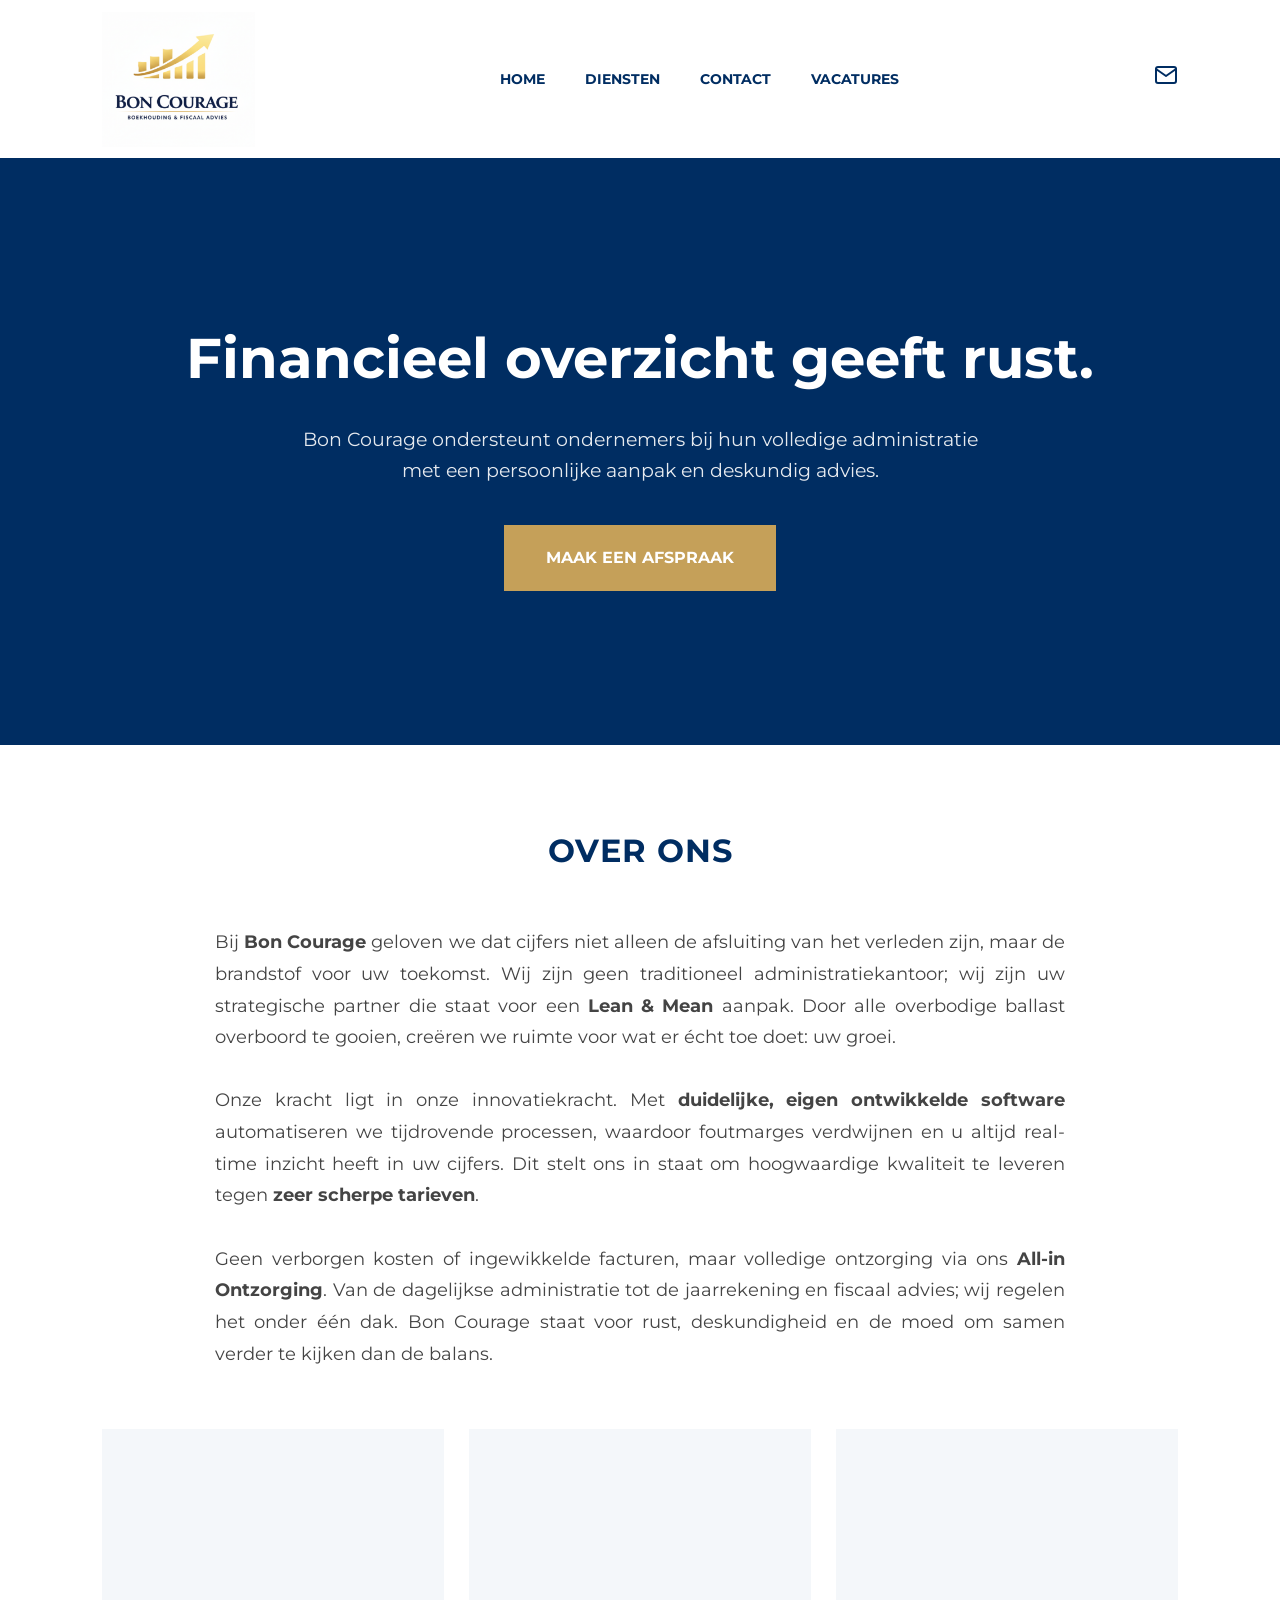
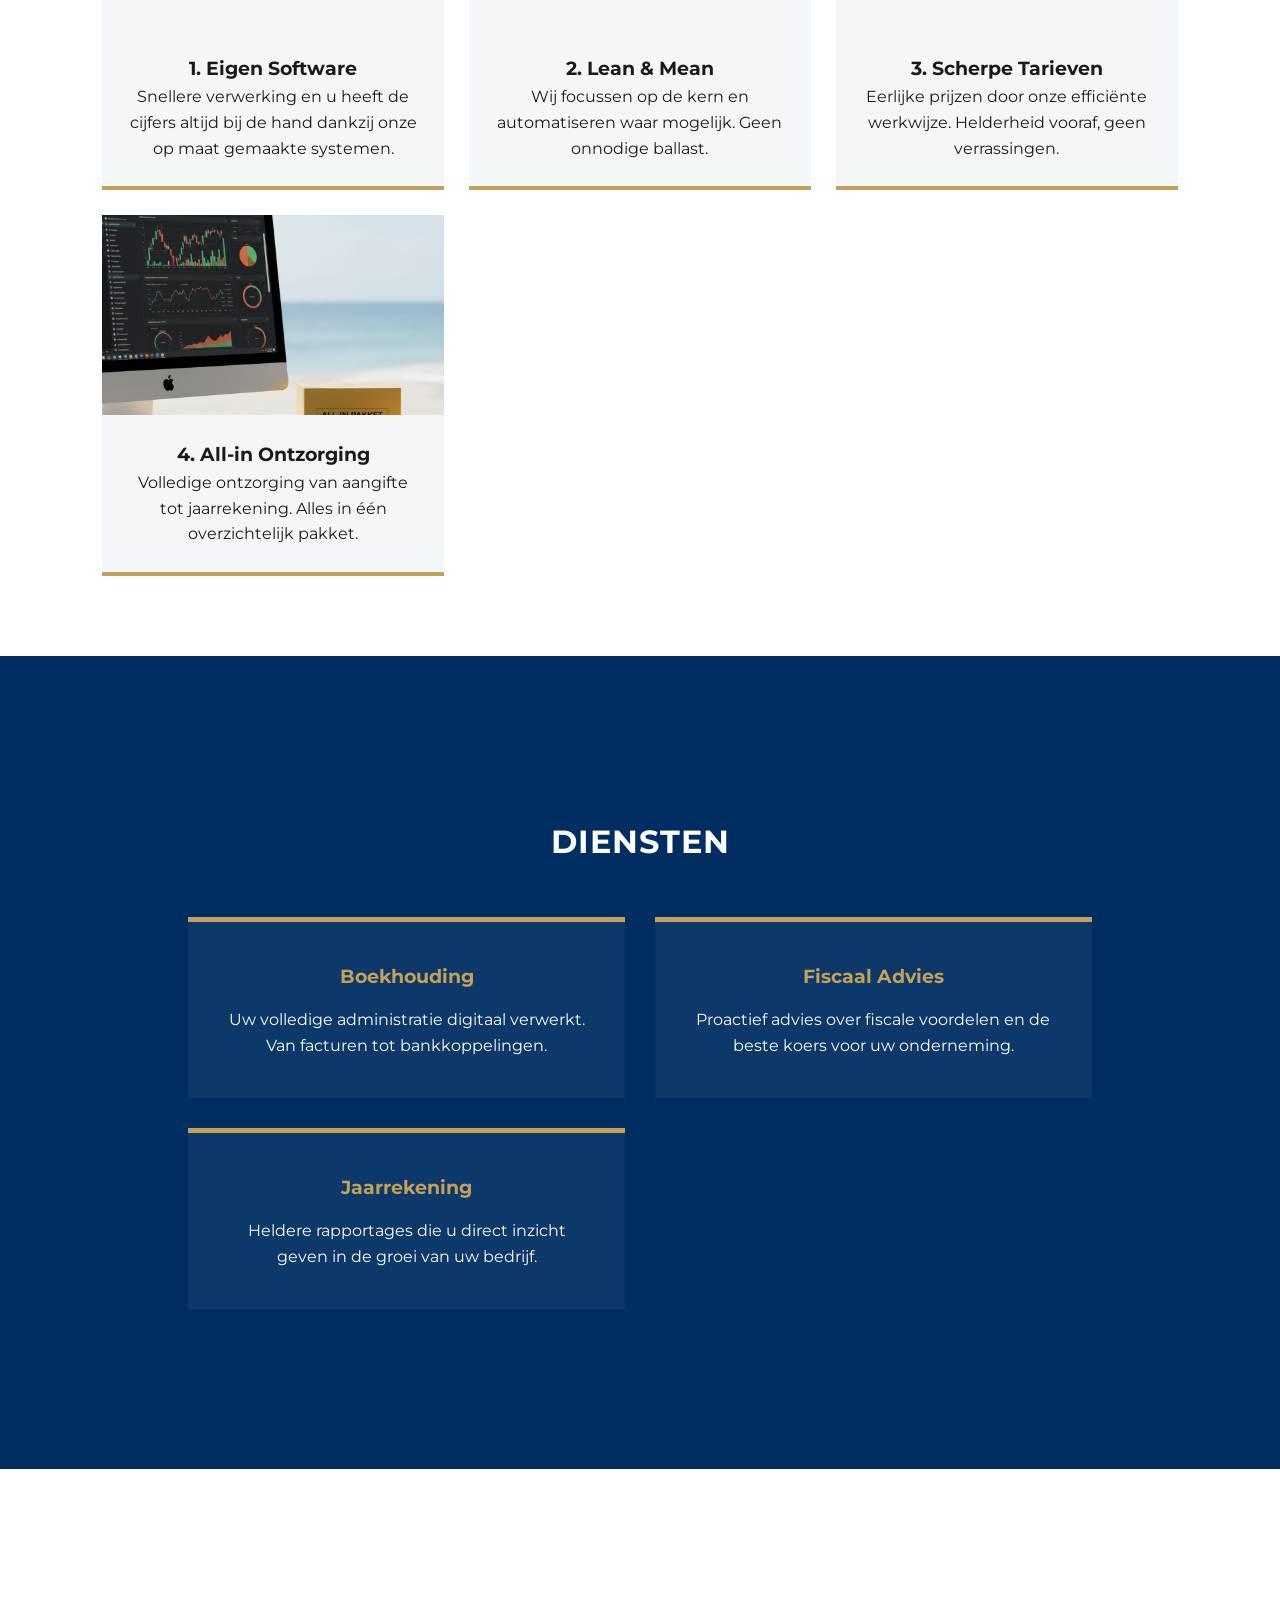
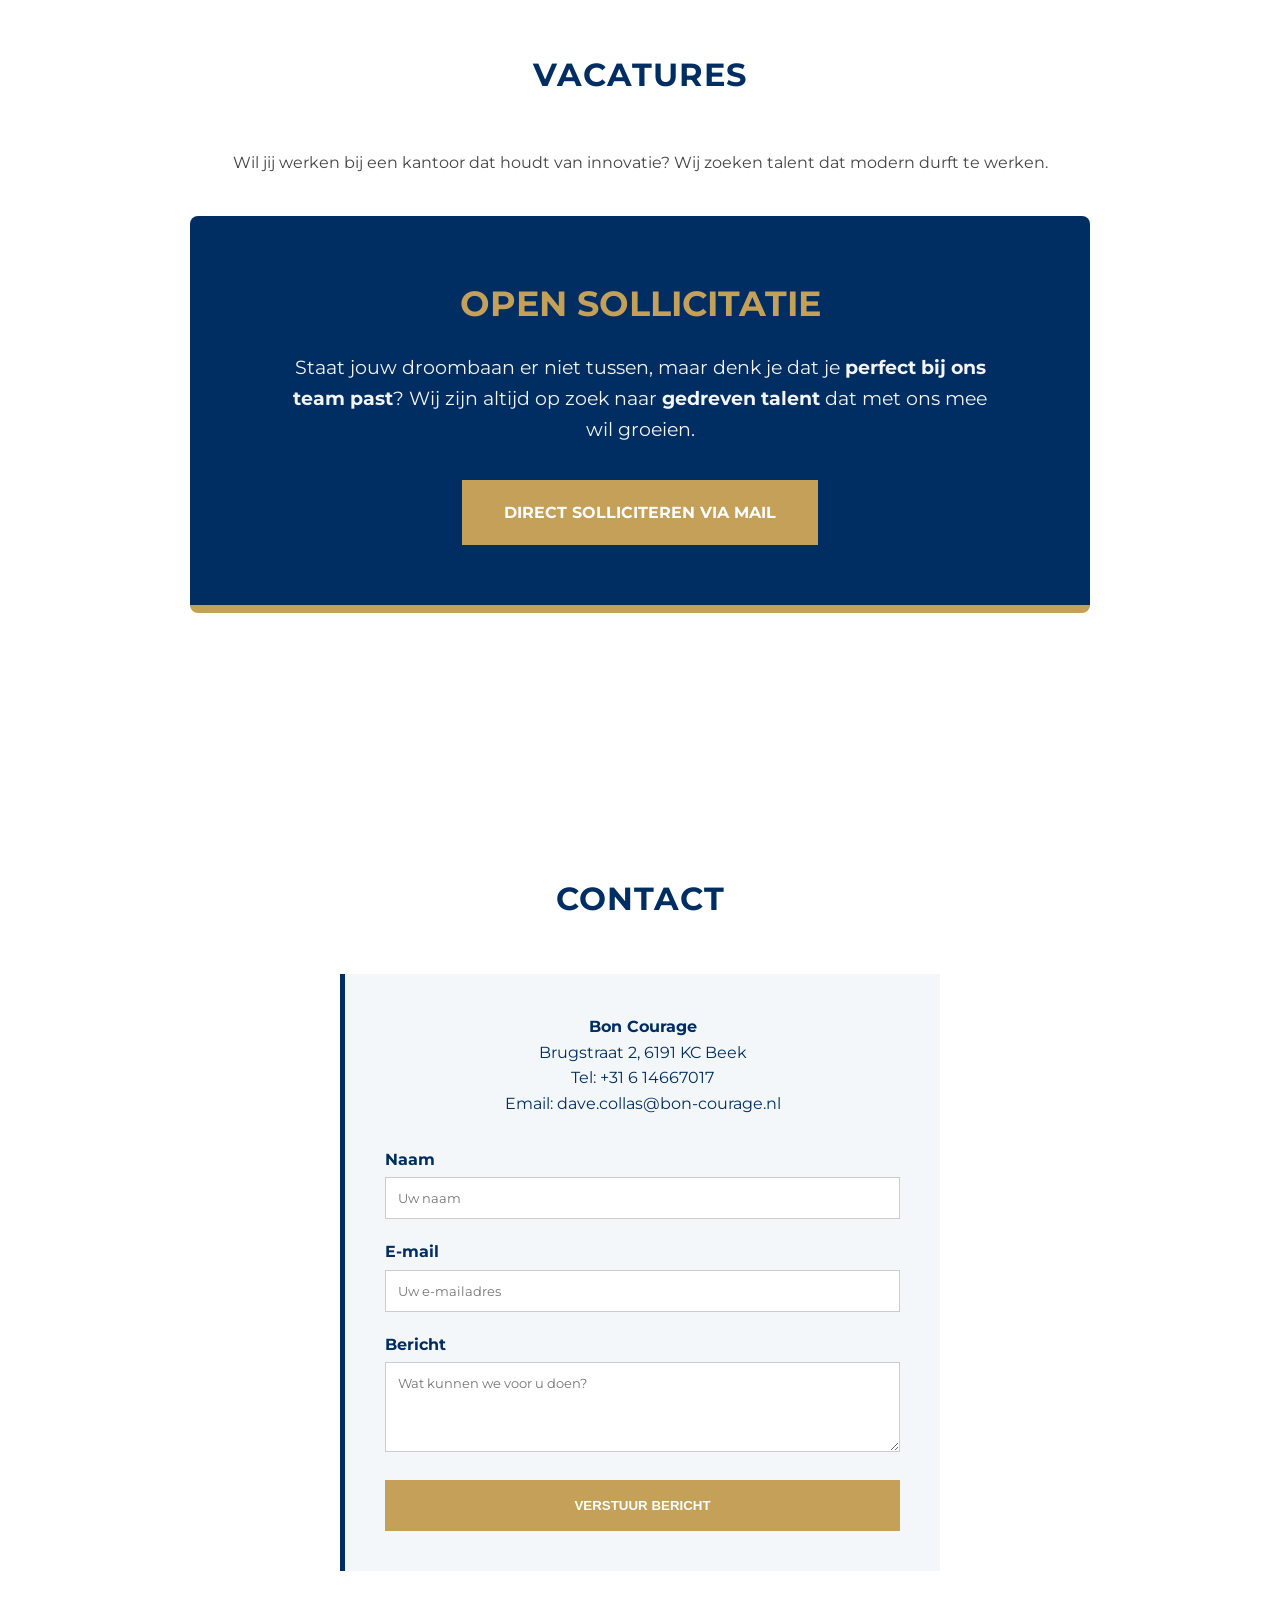
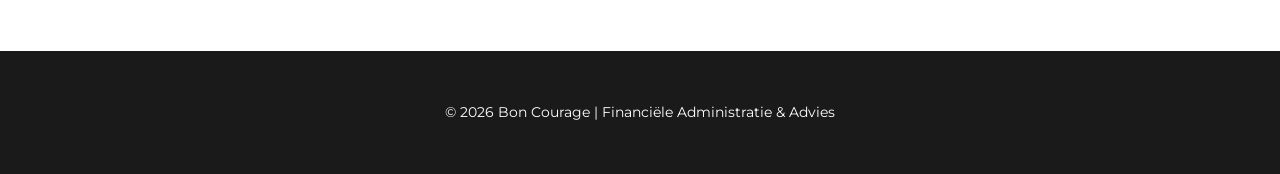
==== index.html @ af7e7f85 "Add files via upload" ====
<!DOCTYPE html>
<html lang="nl">
<head>
    <meta charset="UTF-8">
    <meta name="viewport" content="width=device-width, initial-scale=1.0">
    <title>Bon Courage | Financiële Administratie & Advies</title>
    <link href="https://fonts.googleapis.com/css2?family=Montserrat:wght@400;700&display=swap" rel="stylesheet">
    <link rel="stylesheet" href="style.css?v=1.2">
</head>
<body>

    <nav class="navbar">
        <div class="logo-container">
            <a href="#home">
                <img src="logo.png" alt="Bon Courage Logo" class="site-logo">
            </a>
        </div>
        
        <ul class="nav-links">
            <li><a href="#home">Home</a></li>
            <li><a href="#diensten">Diensten</a></li>
            <li><a href="#contact">Contact</a></li>
            <li><a href="#vacatures">Vacatures</a></li>
        </ul>
        
        <div class="nav-icons">
            <a href="mailto:dave.collas@bon-courage.nl" class="mail-icon">
                <svg xmlns="http://www.w3.org/2000/svg" width="24" height="24" viewBox="0 0 24 24" fill="none" stroke="currentColor" stroke-width="2" stroke-linecap="round" stroke-linejoin="round"><path d="M4 4h16c1.1 0 2 .9 2 2v12c0 1.1-.9 2-2 2H4c-1.1 0-2-.9-2-2V6c0-1.1.9-2 2-2z"></path><polyline points="22,6 12,13 2,6"></polyline></svg>
            </a>
        </div>
    </nav>

    <header id="home" class="hero">
        <div class="hero-content">
            <h1>Financieel overzicht geeft rust.</h1>
            <p>Bon Courage ondersteunt ondernemers bij hun volledige administratie met een persoonlijke aanpak en deskundig advies.</p>
            <a href="#contact" class="cta-button">Maak een afspraak</a>
        </div>
    </header>

    <section class="home-info container">
        <div class="mission-box">
            <h2 class="section-title">Over Ons</h2>
            <p class="mission-text">
                Bij <strong>Bon Courage</strong> geloven we dat cijfers niet alleen de afsluiting van het verleden zijn, maar de brandstof voor uw toekomst. Wij zijn geen traditioneel administratiekantoor; wij zijn uw strategische partner die staat voor een <strong>Lean & Mean</strong> aanpak. Door alle overbodige ballast overboord te gooien, creëren we ruimte voor wat er écht toe doet: uw groei.
                <br><br>
                Onze kracht ligt in onze innovatiekracht. Met <strong>duidelijke, eigen ontwikkelde software</strong> automatiseren we tijdrovende processen, waardoor foutmarges verdwijnen en u altijd real-time inzicht heeft in uw cijfers. Dit stelt ons in staat om hoogwaardige kwaliteit te leveren tegen <strong>zeer scherpe tarieven</strong>. 
                <br><br>
                Geen verborgen kosten of ingewikkelde facturen, maar volledige ontzorging via ons <strong>All-in Ontzorging</strong>. Van de dagelijkse administratie tot de jaarrekening en fiscaal advies; wij regelen het onder één dak. Bon Courage staat voor rust, deskundigheid en de moed om samen verder te kijken dan de balans.
            </p>
        </div>

        <div class="benefits-grid">
            <div class="benefit-item">
                <div class="benefit-img" style="background-image: url('https://images.unsplash.com/photo-1460925895917-afdab827c52f?auto=format&fit=crop&q=80&w=500');"></div>
                <div class="benefit-content">
                    <h3>1. Eigen Software</h3>
                    <p>Snellere verwerking en u heeft de cijfers altijd bij de hand dankzij onze op maat gemaakte systemen.</p>
                </div>
            </div>
            <div class="benefit-item">
                <div class="benefit-img" style="background-image: url('https://images.unsplash.com/photo-1499750310107-5fef28a66643?auto=format&fit=crop&q=80&w=500');"></div>
                <div class="benefit-content">
                    <h3>2. Lean & Mean</h3>
                    <p>Wij focussen op de kern en automatiseren waar mogelijk. Geen onnodige ballast.</p>
                </div>
            </div>
            <div class="benefit-item">
                <div class="benefit-img" style="background-image: url('https://images.unsplash.com/photo-1556742044-3c52d6e88c62?auto=format&fit=crop&q=80&w=500');"></div>
                <div class="benefit-content">
                    <h3>3. Scherpe Tarieven</h3>
                    <p>Eerlijke prijzen door onze efficiënte werkwijze. Helderheid vooraf, geen verrassingen.</p>
                </div>
            </div>
            <div class="benefit-item">
                <div class="benefit-img" style="background-image: url('all-in.jpg');"></div>
                <div class="benefit-content">
                    <h3>4. All-in Ontzorging</h3>
                    <p>Volledige ontzorging van aangifte tot jaarrekening. Alles in één overzichtelijk pakket.</p>
                </div>
            </div>
        </div>
    </section>

    <section id="diensten" class="services-section">
        <div class="container">
            <h2 class="section-title white-text">Diensten</h2>
            <div class="services-grid">
                <div class="service-card dark-card">
                    <h3>Boekhouding</h3>
                    <p>Uw volledige administratie digitaal verwerkt. Van facturen tot bankkoppelingen.</p>
                </div>
                <div class="service-card dark-card">
                    <h3>Fiscaal Advies</h3>
                    <p>Proactief advies over fiscale voordelen en de beste koers voor uw onderneming.</p>
                </div>
                <div class="service-card dark-card">
                    <h3>Jaarrekening</h3>
                    <p>Heldere rapportages die u direct inzicht geven in de groei van uw bedrijf.</p>
                </div>
            </div>
        </div>
    </section>

    <section id="vacatures" class="vacatures-section-white">
        <div class="container" style="text-align: center;">
            <h2 class="section-title">Vacatures</h2>
            <p style="margin-bottom: 40px; color: #444;">Wil jij werken bij een kantoor dat houdt van innovatie? Wij zoeken talent dat modern durft te werken.</p>
            
            <div class="open-sollicitatie-box standout">
                <h3>Open Sollicitatie</h3>
                <p>Staat jouw droombaan er niet tussen, maar denk je dat je <strong>perfect bij ons team past</strong>? Wij zijn altijd op zoek naar <strong>gedreven talent</strong> dat met ons mee wil groeien.</p>
                <a href="mailto:dave.collas@bon-courage.nl?subject=Open%20Sollicitatie%20Bon%20Courage" class="cta-button pulse-btn">Direct solliciteren via mail</a>
            </div>
        </div>
    </section>

    <section id="contact" class="container">
        <h2 class="section-title">Contact</h2>
        <div class="contact-wrapper">
            <div style="margin-bottom: 30px; text-align: center; color: #002D62;">
                <p><strong>Bon Courage</strong></p>
                <p>Brugstraat 2, 6191 KC Beek</p>
                <p>Tel: <a href="tel:+31614667017" style="color: inherit; text-decoration: none;">+31 6 14667017</a></p>
                <p>Email: <a href="mailto:dave.collas@bon-courage.nl" style="color: inherit; text-decoration: none;">dave.collas@bon-courage.nl</a></p>
            </div>
            <form class="contact-form">
                <div class="form-group">
                    <label>Naam</label>
                    <input type="text" placeholder="Uw naam" required>
                </div>
                <div class="form-group">
                    <label>E-mail</label>
                    <input type="email" placeholder="Uw e-mailadres" required>
                </div>
                <div class="form-group">
                    <label>Bericht</label>
                    <textarea rows="4" placeholder="Wat kunnen we voor u doen?"></textarea>
                </div>
                <button type="submit" class="cta-button" style="width: 100%; border: none;">Verstuur bericht</button>
            </form>
        </div>
    </section>

    <footer>
        <p>&copy; 2026 Bon Courage | Financiële Administratie & Advies</p>
    </footer>

</body>
</html>
---- style.css ----
/* =========================================
   1. RESET & BASIS
   ========================================= */
* {
    margin: 0;
    padding: 0;
    box-sizing: border-box;
}

body {
    font-family: 'Montserrat', sans-serif;
    line-height: 1.6;
    color: #1A1A1A;
    background-color: #FFFFFF;
    scroll-behavior: smooth;
    overflow-x: hidden;
}

/* =========================================
   2. NAVIGATIEBALK
   ========================================= */
.navbar {
    display: flex;
    justify-content: space-between;
    align-items: center;
    padding: 0 8%;
    background: #FFFFFF;
    position: sticky;
    top: 0;
    z-index: 1000;
    border-bottom: 2px solid #002D62;
    height: 160px; 
    transition: all 0.3s ease;
}

.logo-container {
    height: 100%;
    display: flex;
    align-items: center;
    flex: 1.5;
}

.site-logo {
    height: 135px; 
    width: auto;
    display: block;
    object-fit: contain;
}

.nav-links {
    display: flex;
    list-style: none;
    justify-content: center;
    align-items: center;
    height: 100%;
    flex: 2;
}

.nav-links li {
    margin: 0 20px;
}

.nav-links a {
    text-decoration: none;
    color: #002D62;
    font-size: 0.9rem;
    font-weight: 700;
    text-transform: uppercase;
    transition: 0.3s ease;
}

.nav-links a:hover {
    color: #C5A059;
}

.nav-icons {
    flex: 1;
    display: flex;
    justify-content: flex-end;
    align-items: center;
}

.mail-icon {
    color: #002D62;
    transition: 0.3s ease;
}

.mail-icon:hover {
    color: #C5A059;
    transform: scale(1.1);
}

/* =========================================
   3. HERO SECTIE
   ========================================= */
.hero {
    height: 65vh;
    min-height: 400px;
    background-color: #002D62;
    display: flex;
    align-items: center;
    justify-content: center;
    text-align: center;
    color: #FFFFFF;
    padding: 0 20px;
}

.hero h1 {
    font-size: clamp(2rem, 5vw, 3.5rem);
    margin-bottom: 20px;
    font-weight: 700;
}

.hero p {
    font-size: clamp(1rem, 2vw, 1.2rem);
    max-width: 700px;
    margin: 0 auto 40px auto;
    opacity: 0.9;
}

/* =========================================
   4. KNOPPEN & INTERACTIE
   ========================================= */
.cta-button {
    display: inline-block;
    background: #C5A059;
    color: #FFFFFF;
    padding: 18px 40px;
    text-decoration: none;
    font-weight: 700;
    text-transform: uppercase;
    border: 2px solid #C5A059;
    transition: 0.3s;
    cursor: pointer;
    text-align: center;
}

.cta-button:hover {
    background: transparent;
    border-color: #FFFFFF;
    color: #C5A059;
}

.pulse-btn:hover {
    background: #d4ae6a;
    box-shadow: 0 0 20px 5px rgba(197, 160, 89, 0.4);
    border-color: #d4ae6a;
    color: #FFFFFF;
}

/* =========================================
   5. OVER ONS
   ========================================= */
.container {
    padding: 80px 8%;
}

.section-title {
    text-align: center;
    margin-bottom: 50px;
    font-size: clamp(1.5rem, 4vw, 2rem);
    color: #002D62;
    text-transform: uppercase;
    letter-spacing: 1px;
}

.white-text {
    color: #FFFFFF !important;
}

.mission-box {
    text-align: center;
    max-width: 850px;
    margin: 0 auto 60px auto;
}

.mission-text {
    font-size: 1.1rem;
    color: #444;
    text-align: justify;
    text-justify: inter-word;
    line-height: 1.8;
}

.benefits-grid {
    display: grid;
    grid-template-columns: repeat(auto-fit, minmax(280px, 1fr));
    gap: 25px;
}

.benefit-item {
    background: #F4F7FA;
    border-bottom: 4px solid #C5A059;
    transition: 0.3s;
    overflow: hidden;
}

.benefit-item:hover {
    transform: translateY(-5px);
}

.benefit-img {
    width: 100%;
    height: 200px;
    background-size: cover;
    background-position: center;
}

.benefit-content {
    padding: 25px;
    text-align: center;
}

/* =========================================
   6. DIENSTEN (Blauw)
   ========================================= */
.services-section {
    background: #002D62;
    color: #FFFFFF;
    padding: 80px 8%;
}

.services-grid {
    display: grid;
    grid-template-columns: repeat(auto-fit, minmax(300px, 1fr));
    gap: 30px;
}

.service-card {
    padding: 40px;
    text-align: center;
    transition: 0.3s;
}

.dark-card {
    background: rgba(255, 255, 255, 0.05);
    border-top: 5px solid #C5A059;
}

.dark-card h3 {
    color: #C5A059;
    margin-bottom: 15px;
}

/* =========================================
   7. VACATURES
   ========================================= */
.vacatures-section-white {
    background: #FFFFFF;
    padding: 100px 8%;
}

.open-sollicitatie-box {
    background: #002D62;
    color: #FFF;
    padding: 60px 40px;
    border-radius: 8px;
    max-width: 900px;
    margin: 0 auto;
    border-bottom: 8px solid #C5A059;
    text-align: center;
}

.standout h3 {
    color: #C5A059;
    font-size: clamp(1.5rem, 4vw, 2.2rem);
    margin-bottom: 20px;
    font-weight: 700;
    text-transform: uppercase;
}

.standout p {
    font-size: 1.2rem;
    margin-bottom: 35px;
    opacity: 0.95;
    max-width: 700px;
    margin-left: auto;
    margin-right: auto;
}

/* =========================================
   8. CONTACT & FOOTER
   ========================================= */
.contact-wrapper {
    max-width: 600px;
    margin: auto;
    background: #F4F7FA;
    padding: 40px;
    border-left: 5px solid #002D62;
}

.form-group {
    margin-bottom: 20px;
}

.form-group label {
    display: block;
    margin-bottom: 5px;
    font-weight: 700;
    color: #002D62;
}

.form-group input, .form-group textarea {
    width: 100%;
    padding: 12px;
    border: 1px solid #CCC;
    font-family: inherit;
}

footer {
    text-align: center;
    padding: 50px;
    background: #1A1A1A;
    color: #FFF;
    font-size: 0.9rem;
}

/* =========================================
   9. RESPONSIVE DESIGN (MOBIEL)
   ========================================= */

@media (max-width: 1024px) {
    .navbar {
        padding: 0 4%;
        height: 130px;
    }
    .site-logo {
        height: 100px;
    }
}

@media (max-width: 768px) {
    .navbar {
        flex-direction: column;
        height: auto;
        padding: 20px 0;
    }

    .logo-container {
        margin-bottom: 10px;
    }

    .site-logo {
        height: 100px; /* Groter logo voor telefoon (was 80px) */
    }

    .nav-links {
        margin-bottom: 15px;
        width: 100%;
        justify-content: center;
    }

    .nav-links li {
        margin: 5px 10px;
    }

    .nav-links a {
        font-size: 0.8rem;
    }

    .nav-icons {
        display: none; 
    }

    .container {
        padding: 60px 5%;
    }

    .mission-text {
        text-align: center;
    }

    .hero {
        height: auto;
        padding: 100px 20px;
    }

    .open-sollicitatie-box {
        padding: 40px 20px;
    }
}

@media (max-width: 480px) {
    .site-logo {
        height: 90px; /* Blijft goed zichtbaar op kleine schermen */
    }
    .nav-links li {
        margin: 5px 6px;
    }
    .cta-button {
        padding: 15px 25px;
        width: 100%; 
    }
}
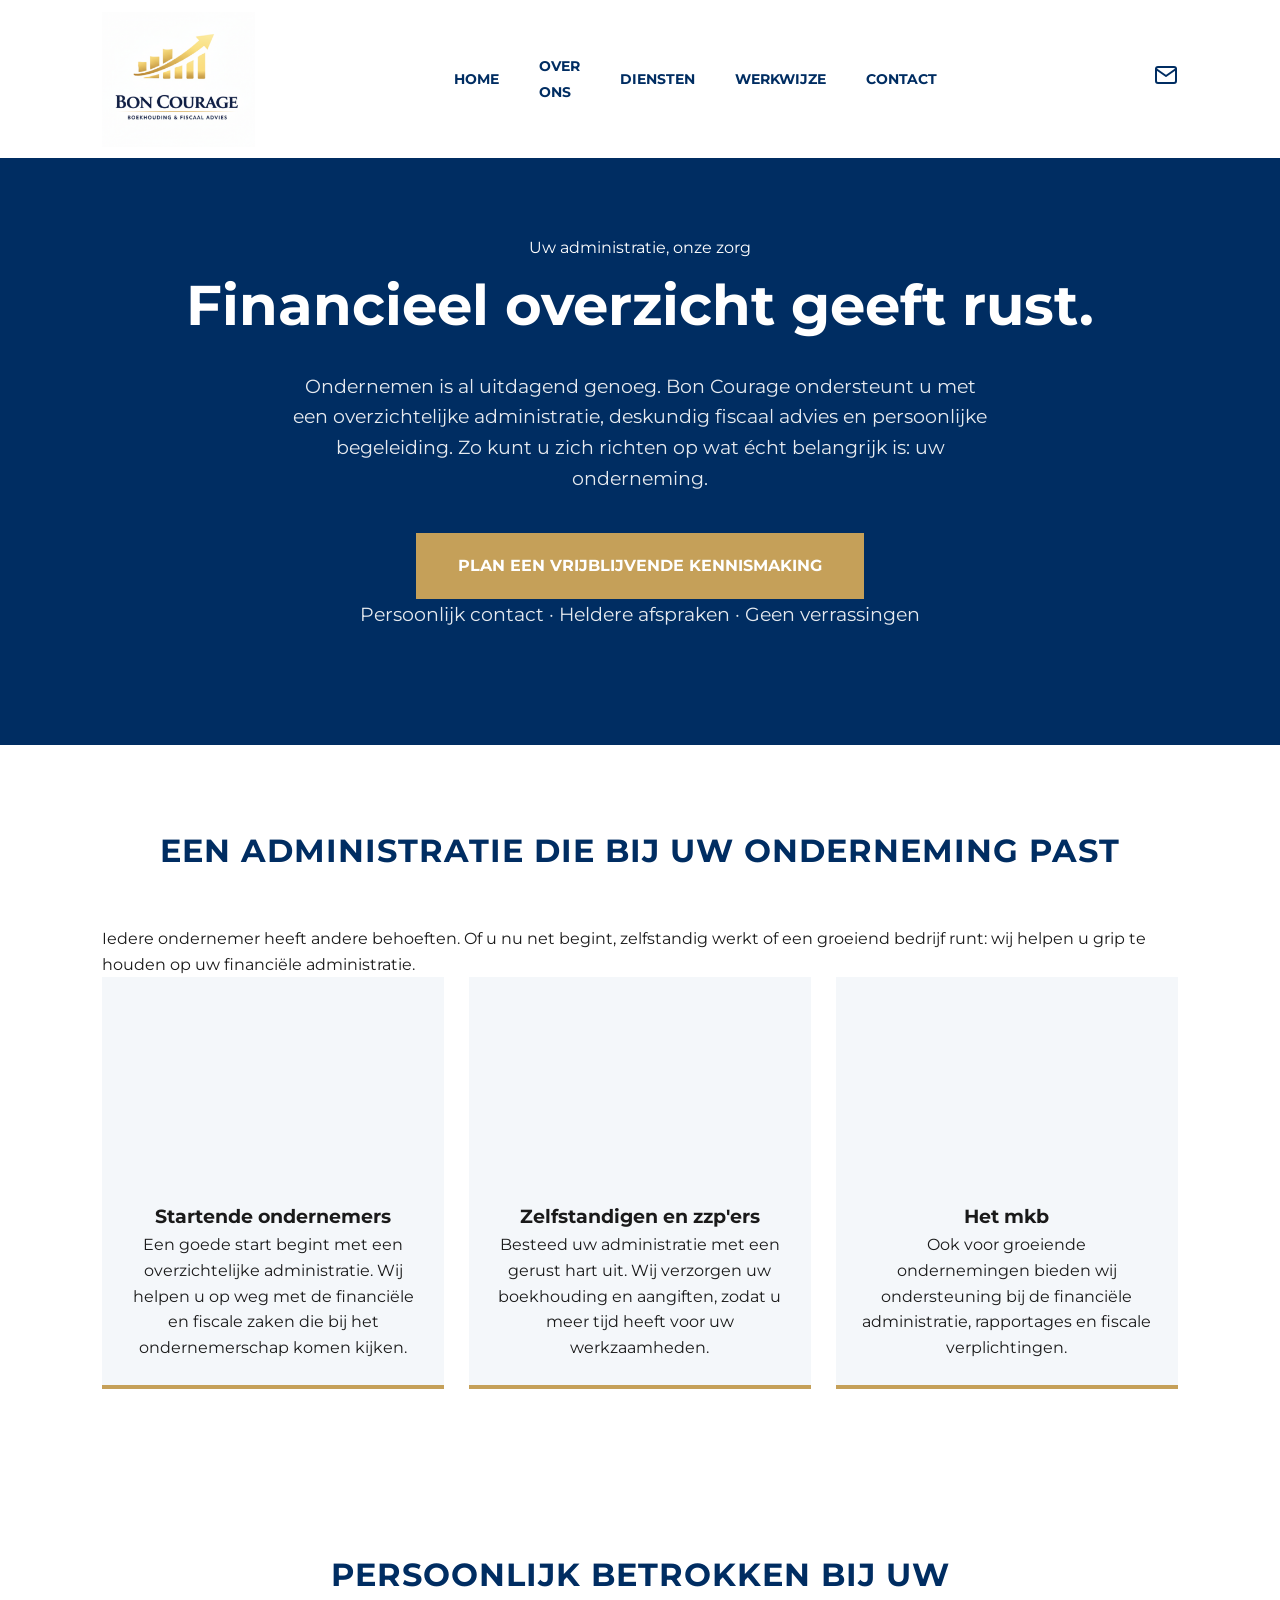
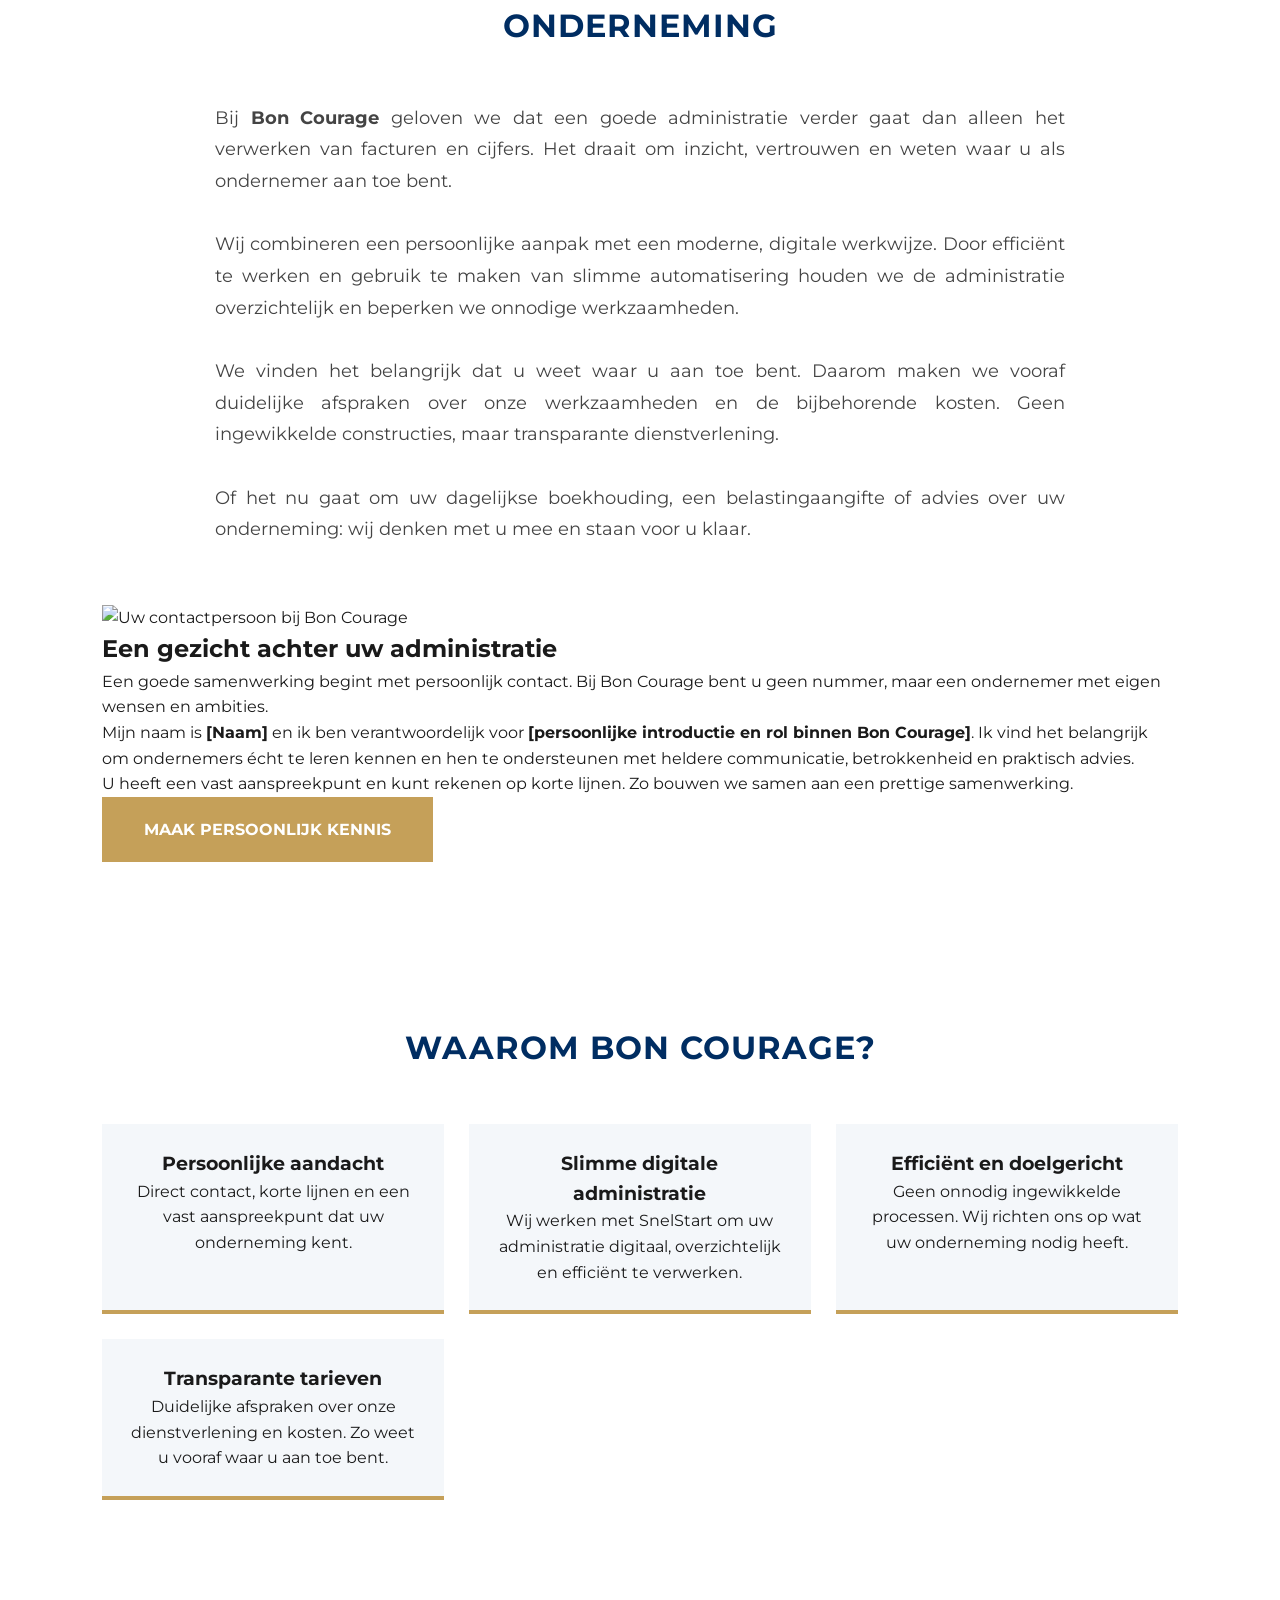
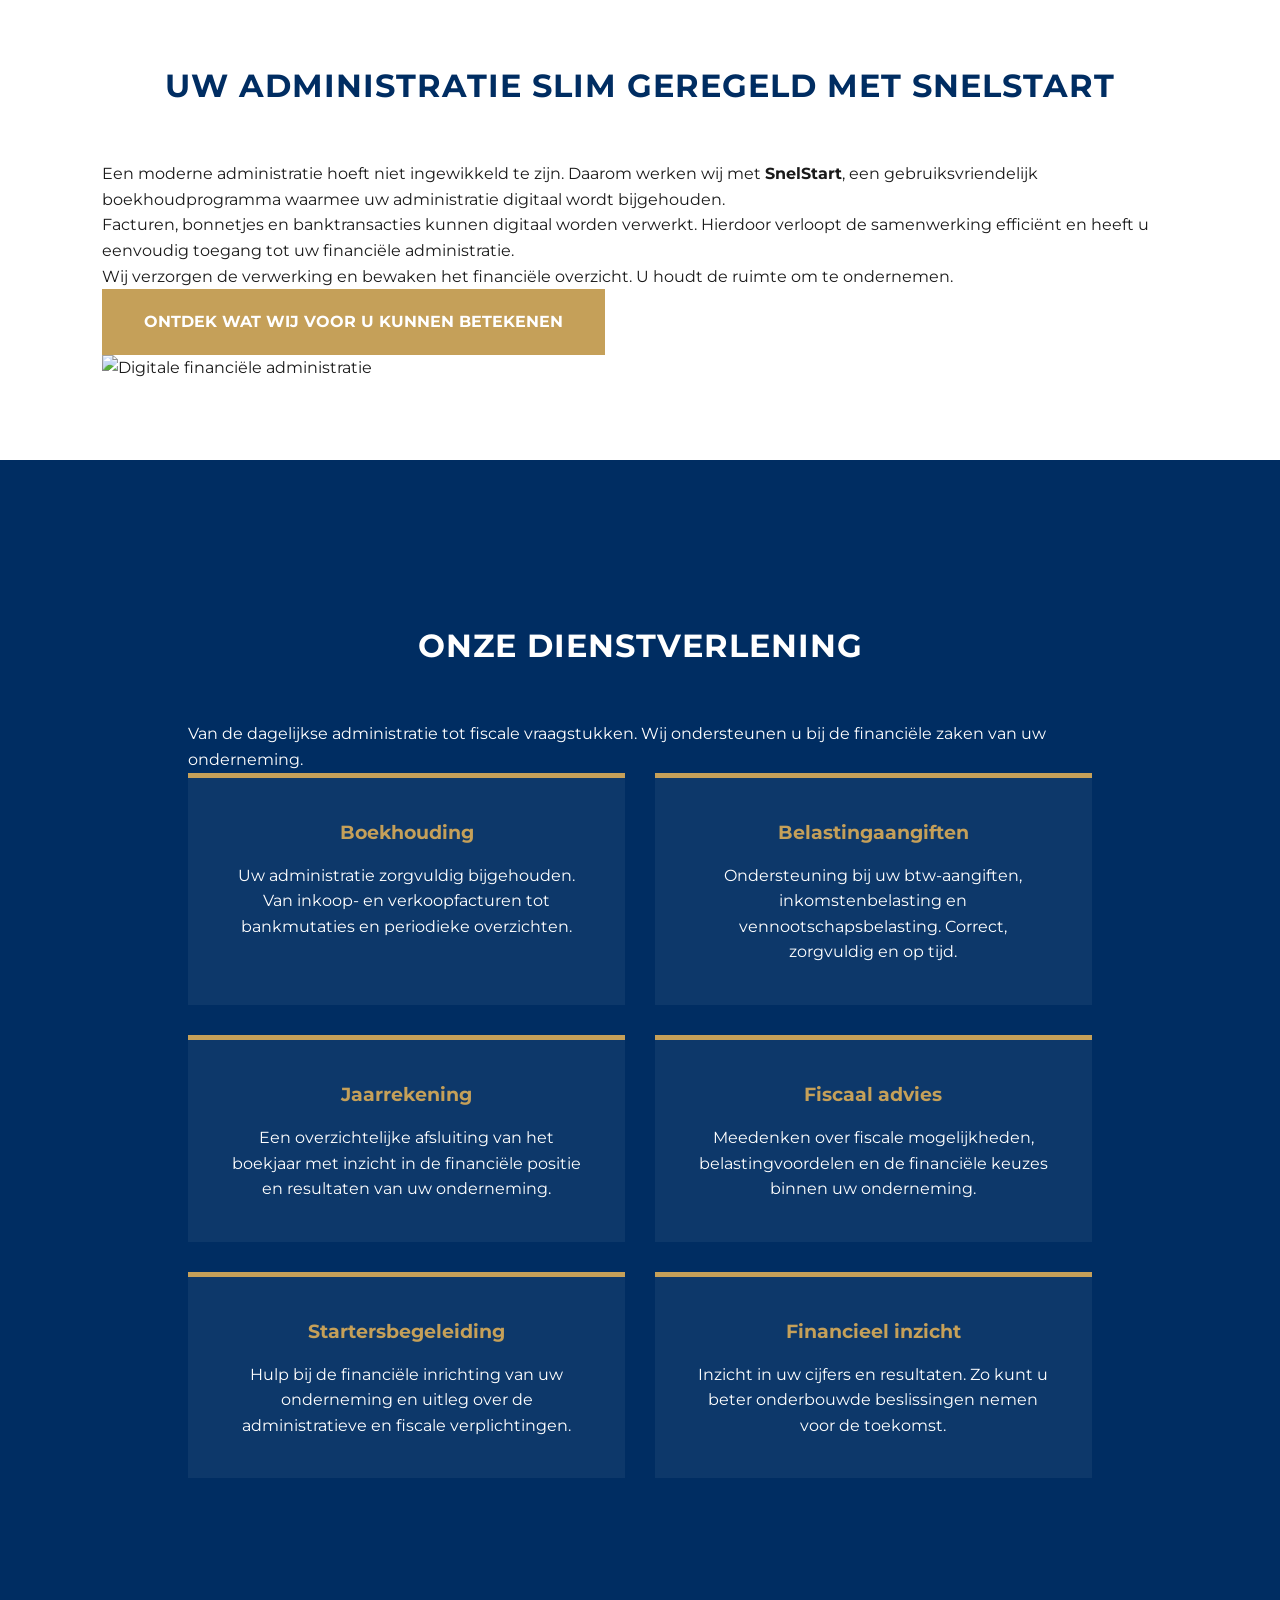
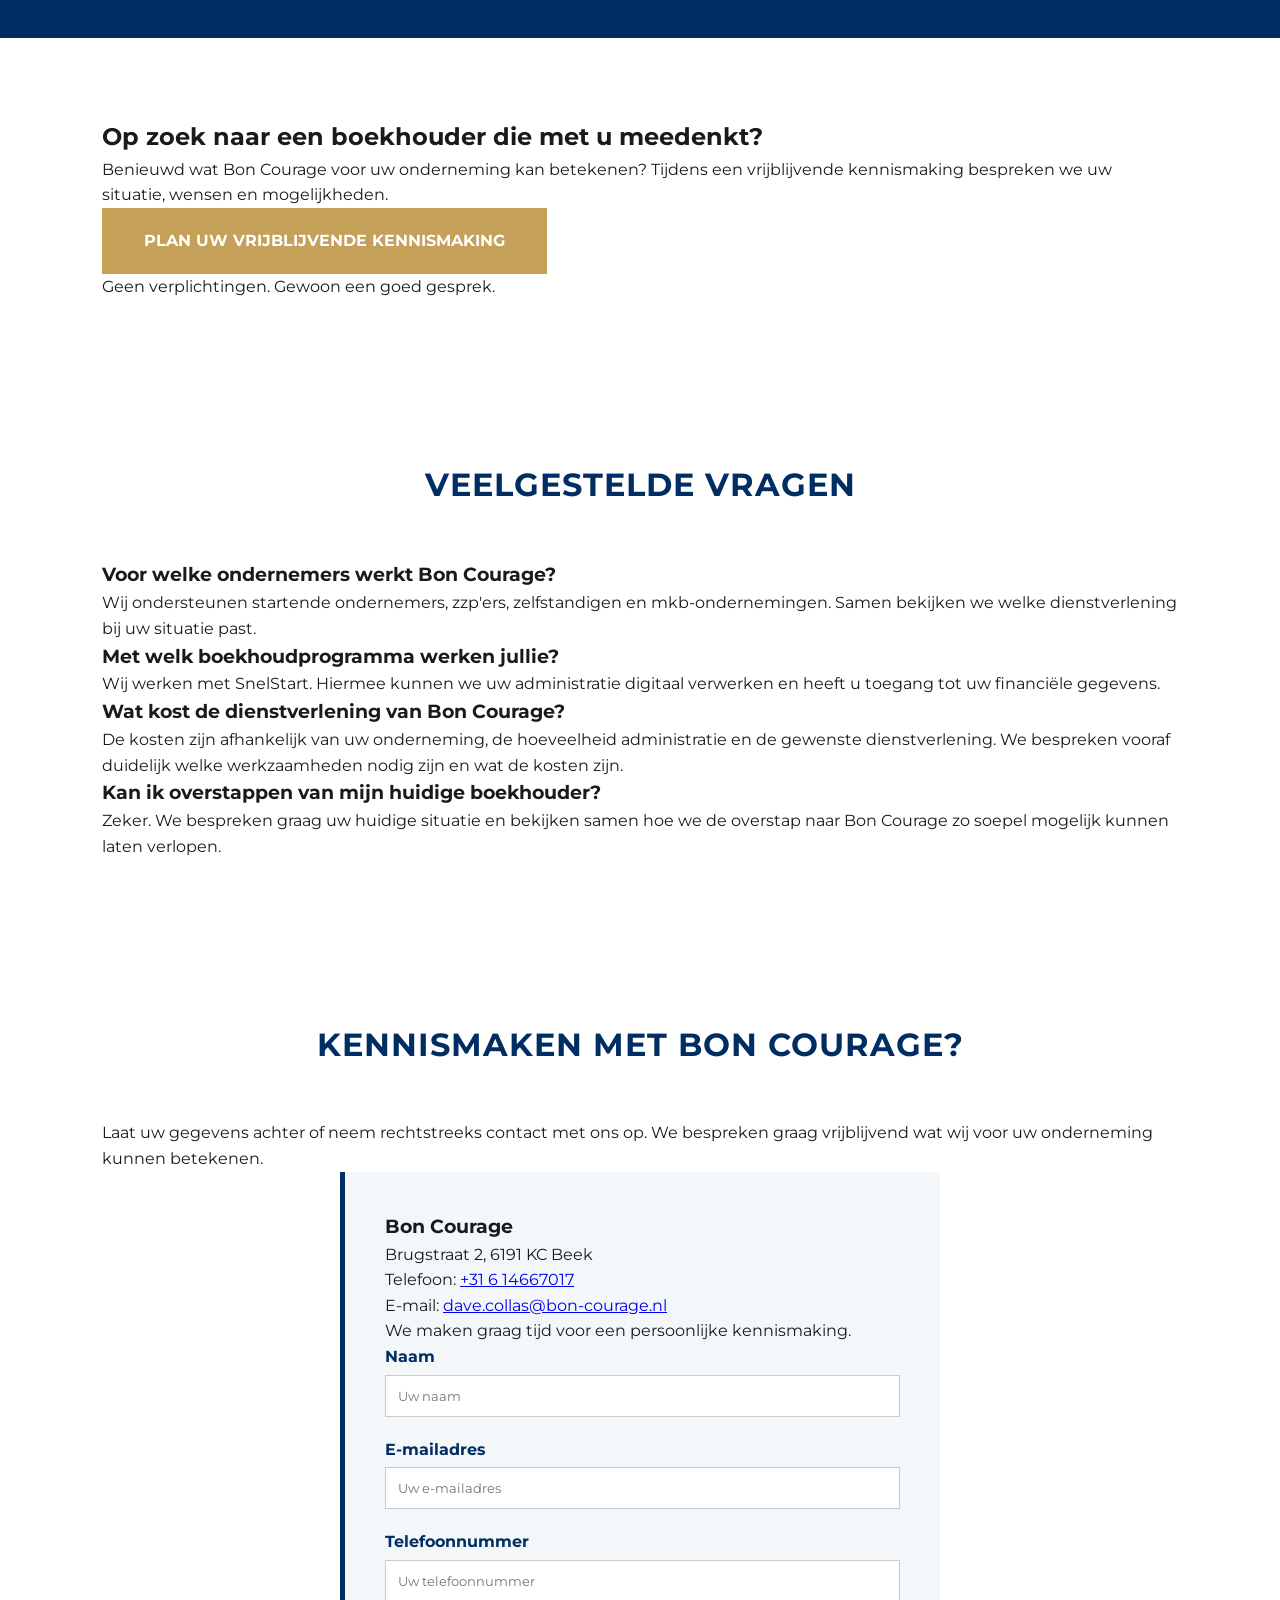
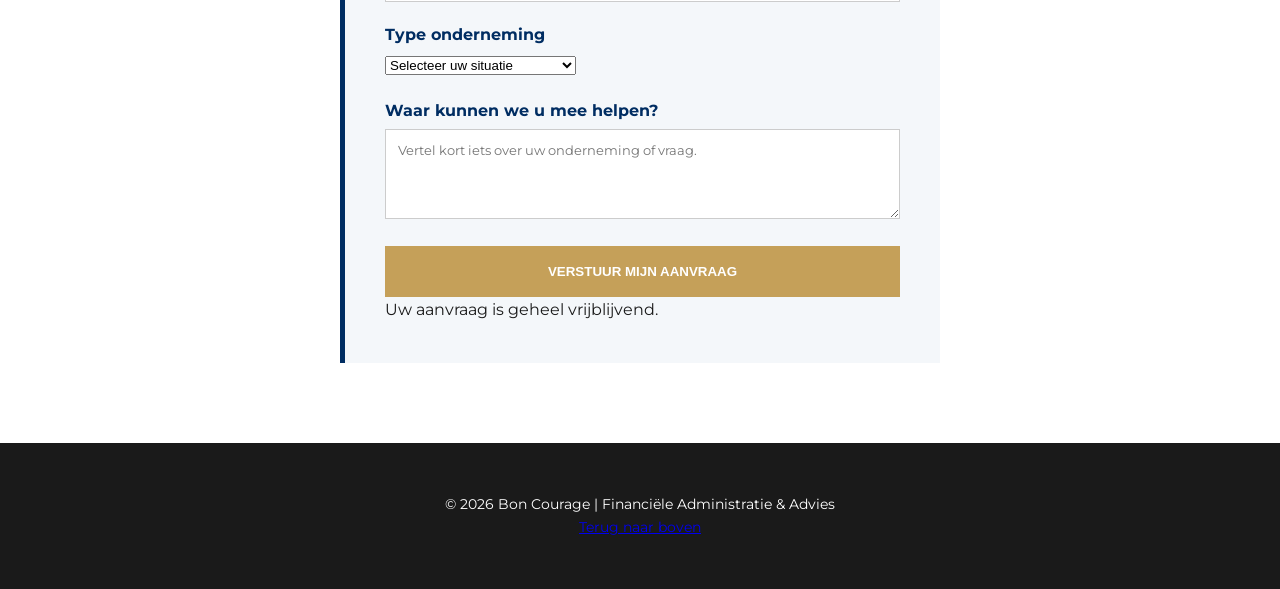
==== commit 3951c52e: "Revise index.html for updated branding and services Updated the content and structure of the index.h" ====
--- a/index.html
+++ b/index.html
@@ -1,150 +1,535 @@
+
 <!DOCTYPE html>
 <html lang="nl">
 <head>
     <meta charset="UTF-8">
     <meta name="viewport" content="width=device-width, initial-scale=1.0">
-    <title>Bon Courage | Financiële Administratie & Advies</title>
-    <link href="https://fonts.googleapis.com/css2?family=Montserrat:wght@400;700&display=swap" rel="stylesheet">
-    <link rel="stylesheet" href="style.css?v=1.2">
+
+    <title>Bon Courage | Boekhouding, Belastingadvies & Administratie</title>
+    <meta name="description" content="Bon Courage helpt zzp'ers, starters en mkb-ondernemers met hun boekhouding, belastingaangiften en jaarrekening. Persoonlijk, digitaal en transparant.">
+
+    <link href="https://fonts.googleapis.com/css2?family=Montserrat:wght@400;500;600;700&display=swap" rel="stylesheet">
+    <link rel="stylesheet" href="style.css?v=2.0">
 </head>
+
 <body>
 
+    <!-- Navigatie -->
     <nav class="navbar">
         <div class="logo-container">
             <a href="#home">
-                <img src="logo.png" alt="Bon Courage Logo" class="site-logo">
+                <img src="logo.png" alt="Bon Courage" class="site-logo">
             </a>
         </div>
-        
+
         <ul class="nav-links">
             <li><a href="#home">Home</a></li>
+            <li><a href="#over-ons">Over ons</a></li>
             <li><a href="#diensten">Diensten</a></li>
+            <li><a href="#werkwijze">Werkwijze</a></li>
             <li><a href="#contact">Contact</a></li>
-            <li><a href="#vacatures">Vacatures</a></li>
         </ul>
-        
+
         <div class="nav-icons">
-            <a href="mailto:dave.collas@bon-courage.nl" class="mail-icon">
-                <svg xmlns="http://www.w3.org/2000/svg" width="24" height="24" viewBox="0 0 24 24" fill="none" stroke="currentColor" stroke-width="2" stroke-linecap="round" stroke-linejoin="round"><path d="M4 4h16c1.1 0 2 .9 2 2v12c0 1.1-.9 2-2 2H4c-1.1 0-2-.9-2-2V6c0-1.1.9-2 2-2z"></path><polyline points="22,6 12,13 2,6"></polyline></svg>
+            <a href="mailto:dave.collas@bon-courage.nl" class="mail-icon" aria-label="Mail Bon Courage">
+                <svg xmlns="http://www.w3.org/2000/svg" width="24" height="24" viewBox="0 0 24 24" fill="none" stroke="currentColor" stroke-width="2" stroke-linecap="round" stroke-linejoin="round">
+                    <path d="M4 4h16c1.1 0 2 .9 2 2v12c0 1.1-.9 2-2 2H4c-1.1 0-2-.9-2-2V6c0-1.1.9-2 2-2z"></path>
+                    <polyline points="22,6 12,13 2,6"></polyline>
+                </svg>
             </a>
         </div>
     </nav>
 
+
+    <!-- Hero -->
     <header id="home" class="hero">
         <div class="hero-content">
+            <span class="hero-label">Uw administratie, onze zorg</span>
+
             <h1>Financieel overzicht geeft rust.</h1>
-            <p>Bon Courage ondersteunt ondernemers bij hun volledige administratie met een persoonlijke aanpak en deskundig advies.</p>
-            <a href="#contact" class="cta-button">Maak een afspraak</a>
+
+            <p>
+                Ondernemen is al uitdagend genoeg. Bon Courage ondersteunt
+                u met een overzichtelijke administratie, deskundig fiscaal
+                advies en persoonlijke begeleiding. Zo kunt u zich richten
+                op wat écht belangrijk is: uw onderneming.
+            </p>
+
+            <a href="#contact" class="cta-button">
+                Plan een vrijblijvende kennismaking
+            </a>
+
+            <p class="hero-subtext">
+                Persoonlijk contact · Heldere afspraken · Geen verrassingen
+            </p>
         </div>
     </header>
 
-    <section class="home-info container">
+
+    <!-- Voor wie -->
+    <section class="container doelgroep-section">
+        <h2 class="section-title">Een administratie die bij uw onderneming past</h2>
+
+        <p class="section-intro">
+            Iedere ondernemer heeft andere behoeften. Of u nu net begint,
+            zelfstandig werkt of een groeiend bedrijf runt: wij helpen u
+            grip te houden op uw financiële administratie.
+        </p>
+
+        <div class="benefits-grid">
+
+            <div class="benefit-item">
+                <div class="benefit-img"
+                     style="background-image: url('https://images.unsplash.com/photo-1454165804606-c3d57bc86b40?auto=format&fit=crop&q=80&w=500');">
+                </div>
+                <div class="benefit-content">
+                    <h3>Startende ondernemers</h3>
+                    <p>
+                        Een goede start begint met een overzichtelijke
+                        administratie. Wij helpen u op weg met de financiële
+                        en fiscale zaken die bij het ondernemerschap komen kijken.
+                    </p>
+                </div>
+            </div>
+
+            <div class="benefit-item">
+                <div class="benefit-img"
+                     style="background-image: url('https://images.unsplash.com/photo-1521737711867-e3b97375f902?auto=format&fit=crop&q=80&w=500');">
+                </div>
+                <div class="benefit-content">
+                    <h3>Zelfstandigen en zzp'ers</h3>
+                    <p>
+                        Besteed uw administratie met een gerust hart uit.
+                        Wij verzorgen uw boekhouding en aangiften, zodat
+                        u meer tijd heeft voor uw werkzaamheden.
+                    </p>
+                </div>
+            </div>
+
+            <div class="benefit-item">
+                <div class="benefit-img"
+                     style="background-image: url('https://images.unsplash.com/photo-1497366754035-f200968a6e72?auto=format&fit=crop&q=80&w=500');">
+                </div>
+                <div class="benefit-content">
+                    <h3>Het mkb</h3>
+                    <p>
+                        Ook voor groeiende ondernemingen bieden wij
+                        ondersteuning bij de financiële administratie,
+                        rapportages en fiscale verplichtingen.
+                    </p>
+                </div>
+            </div>
+
+        </div>
+    </section>
+
+
+    <!-- Over ons -->
+    <section id="over-ons" class="home-info container">
+
         <div class="mission-box">
-            <h2 class="section-title">Over Ons</h2>
+            <h2 class="section-title">Persoonlijk betrokken bij uw onderneming</h2>
+
             <p class="mission-text">
-                Bij <strong>Bon Courage</strong> geloven we dat cijfers niet alleen de afsluiting van het verleden zijn, maar de brandstof voor uw toekomst. Wij zijn geen traditioneel administratiekantoor; wij zijn uw strategische partner die staat voor een <strong>Lean & Mean</strong> aanpak. Door alle overbodige ballast overboord te gooien, creëren we ruimte voor wat er écht toe doet: uw groei.
+                Bij <strong>Bon Courage</strong> geloven we dat een goede
+                administratie verder gaat dan alleen het verwerken van
+                facturen en cijfers. Het draait om inzicht, vertrouwen
+                en weten waar u als ondernemer aan toe bent.
+
                 <br><br>
-                Onze kracht ligt in onze innovatiekracht. Met <strong>duidelijke, eigen ontwikkelde software</strong> automatiseren we tijdrovende processen, waardoor foutmarges verdwijnen en u altijd real-time inzicht heeft in uw cijfers. Dit stelt ons in staat om hoogwaardige kwaliteit te leveren tegen <strong>zeer scherpe tarieven</strong>. 
+
+                Wij combineren een persoonlijke aanpak met een moderne,
+                digitale werkwijze. Door efficiënt te werken en gebruik
+                te maken van slimme automatisering houden we de administratie
+                overzichtelijk en beperken we onnodige werkzaamheden.
+
                 <br><br>
-                Geen verborgen kosten of ingewikkelde facturen, maar volledige ontzorging via ons <strong>All-in Ontzorging</strong>. Van de dagelijkse administratie tot de jaarrekening en fiscaal advies; wij regelen het onder één dak. Bon Courage staat voor rust, deskundigheid en de moed om samen verder te kijken dan de balans.
-            </p>
-        </div>
-
-        <div class="benefits-grid">
-            <div class="benefit-item">
-                <div class="benefit-img" style="background-image: url('https://images.unsplash.com/photo-1460925895917-afdab827c52f?auto=format&fit=crop&q=80&w=500');"></div>
-                <div class="benefit-content">
-                    <h3>1. Eigen Software</h3>
-                    <p>Snellere verwerking en u heeft de cijfers altijd bij de hand dankzij onze op maat gemaakte systemen.</p>
-                </div>
-            </div>
-            <div class="benefit-item">
-                <div class="benefit-img" style="background-image: url('https://images.unsplash.com/photo-1499750310107-5fef28a66643?auto=format&fit=crop&q=80&w=500');"></div>
-                <div class="benefit-content">
-                    <h3>2. Lean & Mean</h3>
-                    <p>Wij focussen op de kern en automatiseren waar mogelijk. Geen onnodige ballast.</p>
-                </div>
-            </div>
-            <div class="benefit-item">
-                <div class="benefit-img" style="background-image: url('https://images.unsplash.com/photo-1556742044-3c52d6e88c62?auto=format&fit=crop&q=80&w=500');"></div>
-                <div class="benefit-content">
-                    <h3>3. Scherpe Tarieven</h3>
-                    <p>Eerlijke prijzen door onze efficiënte werkwijze. Helderheid vooraf, geen verrassingen.</p>
-                </div>
-            </div>
-            <div class="benefit-item">
-                <div class="benefit-img" style="background-image: url('all-in.jpg');"></div>
-                <div class="benefit-content">
-                    <h3>4. All-in Ontzorging</h3>
-                    <p>Volledige ontzorging van aangifte tot jaarrekening. Alles in één overzichtelijk pakket.</p>
-                </div>
-            </div>
-        </div>
-    </section>
-
+
+                We vinden het belangrijk dat u weet waar u aan toe bent.
+                Daarom maken we vooraf duidelijke afspraken over onze
+                werkzaamheden en de bijbehorende kosten. Geen ingewikkelde
+                constructies, maar transparante dienstverlening.
+
+                <br><br>
+
+                Of het nu gaat om uw dagelijkse boekhouding, een
+                belastingaangifte of advies over uw onderneming:
+                wij denken met u mee en staan voor u klaar.
+            </p>
+        </div>
+
+
+        <!-- Persoonlijke introductie -->
+        <div class="personal-intro">
+
+            <div class="personal-photo">
+                <!-- Vervang door een persoonlijke foto -->
+                <img src="persoonlijk.jpg" alt="Uw contactpersoon bij Bon Courage">
+            </div>
+
+            <div class="personal-content">
+                <h2>Een gezicht achter uw administratie</h2>
+
+                <p>
+                    Een goede samenwerking begint met persoonlijk contact.
+                    Bij Bon Courage bent u geen nummer, maar een ondernemer
+                    met eigen wensen en ambities.
+                </p>
+
+                <p>
+                    Mijn naam is <strong>[Naam]</strong> en ik ben
+                    verantwoordelijk voor <strong>[persoonlijke introductie
+                    en rol binnen Bon Courage]</strong>.
+                    Ik vind het belangrijk om ondernemers écht te leren
+                    kennen en hen te ondersteunen met heldere communicatie,
+                    betrokkenheid en praktisch advies.
+                </p>
+
+                <p>
+                    U heeft een vast aanspreekpunt en kunt rekenen op
+                    korte lijnen. Zo bouwen we samen aan een prettige
+                    samenwerking.
+                </p>
+
+                <a href="#contact" class="cta-button">
+                    Maak persoonlijk kennis
+                </a>
+            </div>
+
+        </div>
+
+    </section>
+
+
+    <!-- Voordelen -->
+    <section class="benefits-section">
+        <div class="container">
+
+            <h2 class="section-title">Waarom Bon Courage?</h2>
+
+            <div class="benefits-grid">
+
+                <div class="benefit-item">
+                    <div class="benefit-content">
+                        <h3>Persoonlijke aandacht</h3>
+                        <p>
+                            Direct contact, korte lijnen en een vast
+                            aanspreekpunt dat uw onderneming kent.
+                        </p>
+                    </div>
+                </div>
+
+                <div class="benefit-item">
+                    <div class="benefit-content">
+                        <h3>Slimme digitale administratie</h3>
+                        <p>
+                            Wij werken met SnelStart om uw administratie
+                            digitaal, overzichtelijk en efficiënt te verwerken.
+                        </p>
+                    </div>
+                </div>
+
+                <div class="benefit-item">
+                    <div class="benefit-content">
+                        <h3>Efficiënt en doelgericht</h3>
+                        <p>
+                            Geen onnodig ingewikkelde processen.
+                            Wij richten ons op wat uw onderneming nodig heeft.
+                        </p>
+                    </div>
+                </div>
+
+                <div class="benefit-item">
+                    <div class="benefit-content">
+                        <h3>Transparante tarieven</h3>
+                        <p>
+                            Duidelijke afspraken over onze dienstverlening
+                            en kosten. Zo weet u vooraf waar u aan toe bent.
+                        </p>
+                    </div>
+                </div>
+
+            </div>
+        </div>
+    </section>
+
+
+    <!-- SnelStart / werkwijze -->
+    <section id="werkwijze" class="werkwijze-section container">
+
+        <div class="werkwijze-content">
+            <h2 class="section-title">Uw administratie slim geregeld met SnelStart</h2>
+
+            <p>
+                Een moderne administratie hoeft niet ingewikkeld te zijn.
+                Daarom werken wij met <strong>SnelStart</strong>, een
+                gebruiksvriendelijk boekhoudprogramma waarmee uw
+                administratie digitaal wordt bijgehouden.
+            </p>
+
+            <p>
+                Facturen, bonnetjes en banktransacties kunnen digitaal
+                worden verwerkt. Hierdoor verloopt de samenwerking
+                efficiënt en heeft u eenvoudig toegang tot uw financiële
+                administratie.
+            </p>
+
+            <p>
+                Wij verzorgen de verwerking en bewaken het financiële
+                overzicht. U houdt de ruimte om te ondernemen.
+            </p>
+
+            <a href="#contact" class="cta-button">
+                Ontdek wat wij voor u kunnen betekenen
+            </a>
+        </div>
+
+        <div class="werkwijze-image">
+            <img src="https://images.unsplash.com/photo-1554224155-6726b3ff858f?auto=format&fit=crop&q=80&w=800"
+                 alt="Digitale financiële administratie">
+        </div>
+
+    </section>
+
+
+    <!-- Diensten -->
     <section id="diensten" class="services-section">
         <div class="container">
-            <h2 class="section-title white-text">Diensten</h2>
+
+            <h2 class="section-title white-text">Onze dienstverlening</h2>
+
+            <p class="section-intro white-text">
+                Van de dagelijkse administratie tot fiscale vraagstukken.
+                Wij ondersteunen u bij de financiële zaken van uw onderneming.
+            </p>
+
             <div class="services-grid">
+
                 <div class="service-card dark-card">
                     <h3>Boekhouding</h3>
-                    <p>Uw volledige administratie digitaal verwerkt. Van facturen tot bankkoppelingen.</p>
-                </div>
+                    <p>
+                        Uw administratie zorgvuldig bijgehouden.
+                        Van inkoop- en verkoopfacturen tot bankmutaties
+                        en periodieke overzichten.
+                    </p>
+                </div>
+
                 <div class="service-card dark-card">
-                    <h3>Fiscaal Advies</h3>
-                    <p>Proactief advies over fiscale voordelen en de beste koers voor uw onderneming.</p>
-                </div>
+                    <h3>Belastingaangiften</h3>
+                    <p>
+                        Ondersteuning bij uw btw-aangiften,
+                        inkomstenbelasting en vennootschapsbelasting.
+                        Correct, zorgvuldig en op tijd.
+                    </p>
+                </div>
+
                 <div class="service-card dark-card">
                     <h3>Jaarrekening</h3>
-                    <p>Heldere rapportages die u direct inzicht geven in de groei van uw bedrijf.</p>
-                </div>
-            </div>
-        </div>
-    </section>
-
-    <section id="vacatures" class="vacatures-section-white">
-        <div class="container" style="text-align: center;">
-            <h2 class="section-title">Vacatures</h2>
-            <p style="margin-bottom: 40px; color: #444;">Wil jij werken bij een kantoor dat houdt van innovatie? Wij zoeken talent dat modern durft te werken.</p>
-            
-            <div class="open-sollicitatie-box standout">
-                <h3>Open Sollicitatie</h3>
-                <p>Staat jouw droombaan er niet tussen, maar denk je dat je <strong>perfect bij ons team past</strong>? Wij zijn altijd op zoek naar <strong>gedreven talent</strong> dat met ons mee wil groeien.</p>
-                <a href="mailto:dave.collas@bon-courage.nl?subject=Open%20Sollicitatie%20Bon%20Courage" class="cta-button pulse-btn">Direct solliciteren via mail</a>
-            </div>
-        </div>
-    </section>
-
-    <section id="contact" class="container">
-        <h2 class="section-title">Contact</h2>
+                    <p>
+                        Een overzichtelijke afsluiting van het boekjaar
+                        met inzicht in de financiële positie en resultaten
+                        van uw onderneming.
+                    </p>
+                </div>
+
+                <div class="service-card dark-card">
+                    <h3>Fiscaal advies</h3>
+                    <p>
+                        Meedenken over fiscale mogelijkheden,
+                        belastingvoordelen en de financiële keuzes
+                        binnen uw onderneming.
+                    </p>
+                </div>
+
+                <div class="service-card dark-card">
+                    <h3>Startersbegeleiding</h3>
+                    <p>
+                        Hulp bij de financiële inrichting van uw
+                        onderneming en uitleg over de administratieve
+                        en fiscale verplichtingen.
+                    </p>
+                </div>
+
+                <div class="service-card dark-card">
+                    <h3>Financieel inzicht</h3>
+                    <p>
+                        Inzicht in uw cijfers en resultaten.
+                        Zo kunt u beter onderbouwde beslissingen
+                        nemen voor de toekomst.
+                    </p>
+                </div>
+
+            </div>
+        </div>
+    </section>
+
+
+    <!-- Kennismaking -->
+    <section class="kennismaking-section">
+        <div class="container">
+
+            <h2>Op zoek naar een boekhouder die met u meedenkt?</h2>
+
+            <p>
+                Benieuwd wat Bon Courage voor uw onderneming kan betekenen?
+                Tijdens een vrijblijvende kennismaking bespreken we uw
+                situatie, wensen en mogelijkheden.
+            </p>
+
+            <a href="#contact" class="cta-button">
+                Plan uw vrijblijvende kennismaking
+            </a>
+
+            <p class="kennismaking-subtext">
+                Geen verplichtingen. Gewoon een goed gesprek.
+            </p>
+
+        </div>
+    </section>
+
+
+    <!-- FAQ -->
+    <section class="faq-section container">
+
+        <h2 class="section-title">Veelgestelde vragen</h2>
+
+        <div class="faq-item">
+            <h3>Voor welke ondernemers werkt Bon Courage?</h3>
+            <p>
+                Wij ondersteunen startende ondernemers, zzp'ers,
+                zelfstandigen en mkb-ondernemingen. Samen bekijken
+                we welke dienstverlening bij uw situatie past.
+            </p>
+        </div>
+
+        <div class="faq-item">
+            <h3>Met welk boekhoudprogramma werken jullie?</h3>
+            <p>
+                Wij werken met SnelStart. Hiermee kunnen we uw
+                administratie digitaal verwerken en heeft u
+                toegang tot uw financiële gegevens.
+            </p>
+        </div>
+
+        <div class="faq-item">
+            <h3>Wat kost de dienstverlening van Bon Courage?</h3>
+            <p>
+                De kosten zijn afhankelijk van uw onderneming,
+                de hoeveelheid administratie en de gewenste
+                dienstverlening. We bespreken vooraf duidelijk
+                welke werkzaamheden nodig zijn en wat de kosten zijn.
+            </p>
+        </div>
+
+        <div class="faq-item">
+            <h3>Kan ik overstappen van mijn huidige boekhouder?</h3>
+            <p>
+                Zeker. We bespreken graag uw huidige situatie en
+                bekijken samen hoe we de overstap naar Bon Courage
+                zo soepel mogelijk kunnen laten verlopen.
+            </p>
+        </div>
+
+    </section>
+
+
+    <!-- Contact -->
+    <section id="contact" class="container contact-section">
+
+        <h2 class="section-title">Kennismaken met Bon Courage?</h2>
+
+        <p class="section-intro">
+            Laat uw gegevens achter of neem rechtstreeks contact met ons op.
+            We bespreken graag vrijblijvend wat wij voor uw onderneming
+            kunnen betekenen.
+        </p>
+
         <div class="contact-wrapper">
-            <div style="margin-bottom: 30px; text-align: center; color: #002D62;">
-                <p><strong>Bon Courage</strong></p>
+
+            <div class="contact-details">
+                <h3>Bon Courage</h3>
+
                 <p>Brugstraat 2, 6191 KC Beek</p>
-                <p>Tel: <a href="tel:+31614667017" style="color: inherit; text-decoration: none;">+31 6 14667017</a></p>
-                <p>Email: <a href="mailto:dave.collas@bon-courage.nl" style="color: inherit; text-decoration: none;">dave.collas@bon-courage.nl</a></p>
-            </div>
+
+                <p>
+                    Telefoon:
+                    <a href="tel:+31614667017">+31 6 14667017</a>
+                </p>
+
+                <p>
+                    E-mail:
+                    <a href="mailto:dave.collas@bon-courage.nl">
+                        dave.collas@bon-courage.nl
+                    </a>
+                </p>
+
+                <p class="contact-highlight">
+                    We maken graag tijd voor een persoonlijke kennismaking.
+                </p>
+            </div>
+
+
             <form class="contact-form">
+
                 <div class="form-group">
-                    <label>Naam</label>
-                    <input type="text" placeholder="Uw naam" required>
-                </div>
+                    <label for="naam">Naam</label>
+                    <input type="text" id="naam" name="naam"
+                           placeholder="Uw naam" required>
+                </div>
+
                 <div class="form-group">
-                    <label>E-mail</label>
-                    <input type="email" placeholder="Uw e-mailadres" required>
-                </div>
+                    <label for="email">E-mailadres</label>
+                    <input type="email" id="email" name="email"
+                           placeholder="Uw e-mailadres" required>
+                </div>
+
                 <div class="form-group">
-                    <label>Bericht</label>
-                    <textarea rows="4" placeholder="Wat kunnen we voor u doen?"></textarea>
-                </div>
-                <button type="submit" class="cta-button" style="width: 100%; border: none;">Verstuur bericht</button>
+                    <label for="telefoon">Telefoonnummer</label>
+                    <input type="tel" id="telefoon" name="telefoon"
+                           placeholder="Uw telefoonnummer">
+                </div>
+
+                <div class="form-group">
+                    <label for="onderneming">Type onderneming</label>
+                    <select id="onderneming" name="onderneming">
+                        <option value="">Selecteer uw situatie</option>
+                        <option value="Starter">Startende ondernemer</option>
+                        <option value="ZZP">Zelfstandige / ZZP</option>
+                        <option value="Eenmanszaak">Eenmanszaak</option>
+                        <option value="BV">Besloten vennootschap (BV)</option>
+                        <option value="MKB">Mkb-onderneming</option>
+                        <option value="Anders">Anders</option>
+                    </select>
+                </div>
+
+                <div class="form-group">
+                    <label for="bericht">Waar kunnen we u mee helpen?</label>
+                    <textarea id="bericht" name="bericht" rows="4"
+                              placeholder="Vertel kort iets over uw onderneming of vraag."></textarea>
+                </div>
+
+                <button type="submit" class="cta-button"
+                        style="width: 100%; border: none;">
+                    Verstuur mijn aanvraag
+                </button>
+
+                <p class="form-subtext">
+                    Uw aanvraag is geheel vrijblijvend.
+                </p>
+
             </form>
-        </div>
-    </section>
-
+
+        </div>
+    </section>
+
+
+    <!-- Footer -->
     <footer>
         <p>&copy; 2026 Bon Courage | Financiële Administratie & Advies</p>
+        <p>
+            <a href="#home">Terug naar boven</a>
+        </p>
     </footer>
 
 </body>
-</html>+</html>
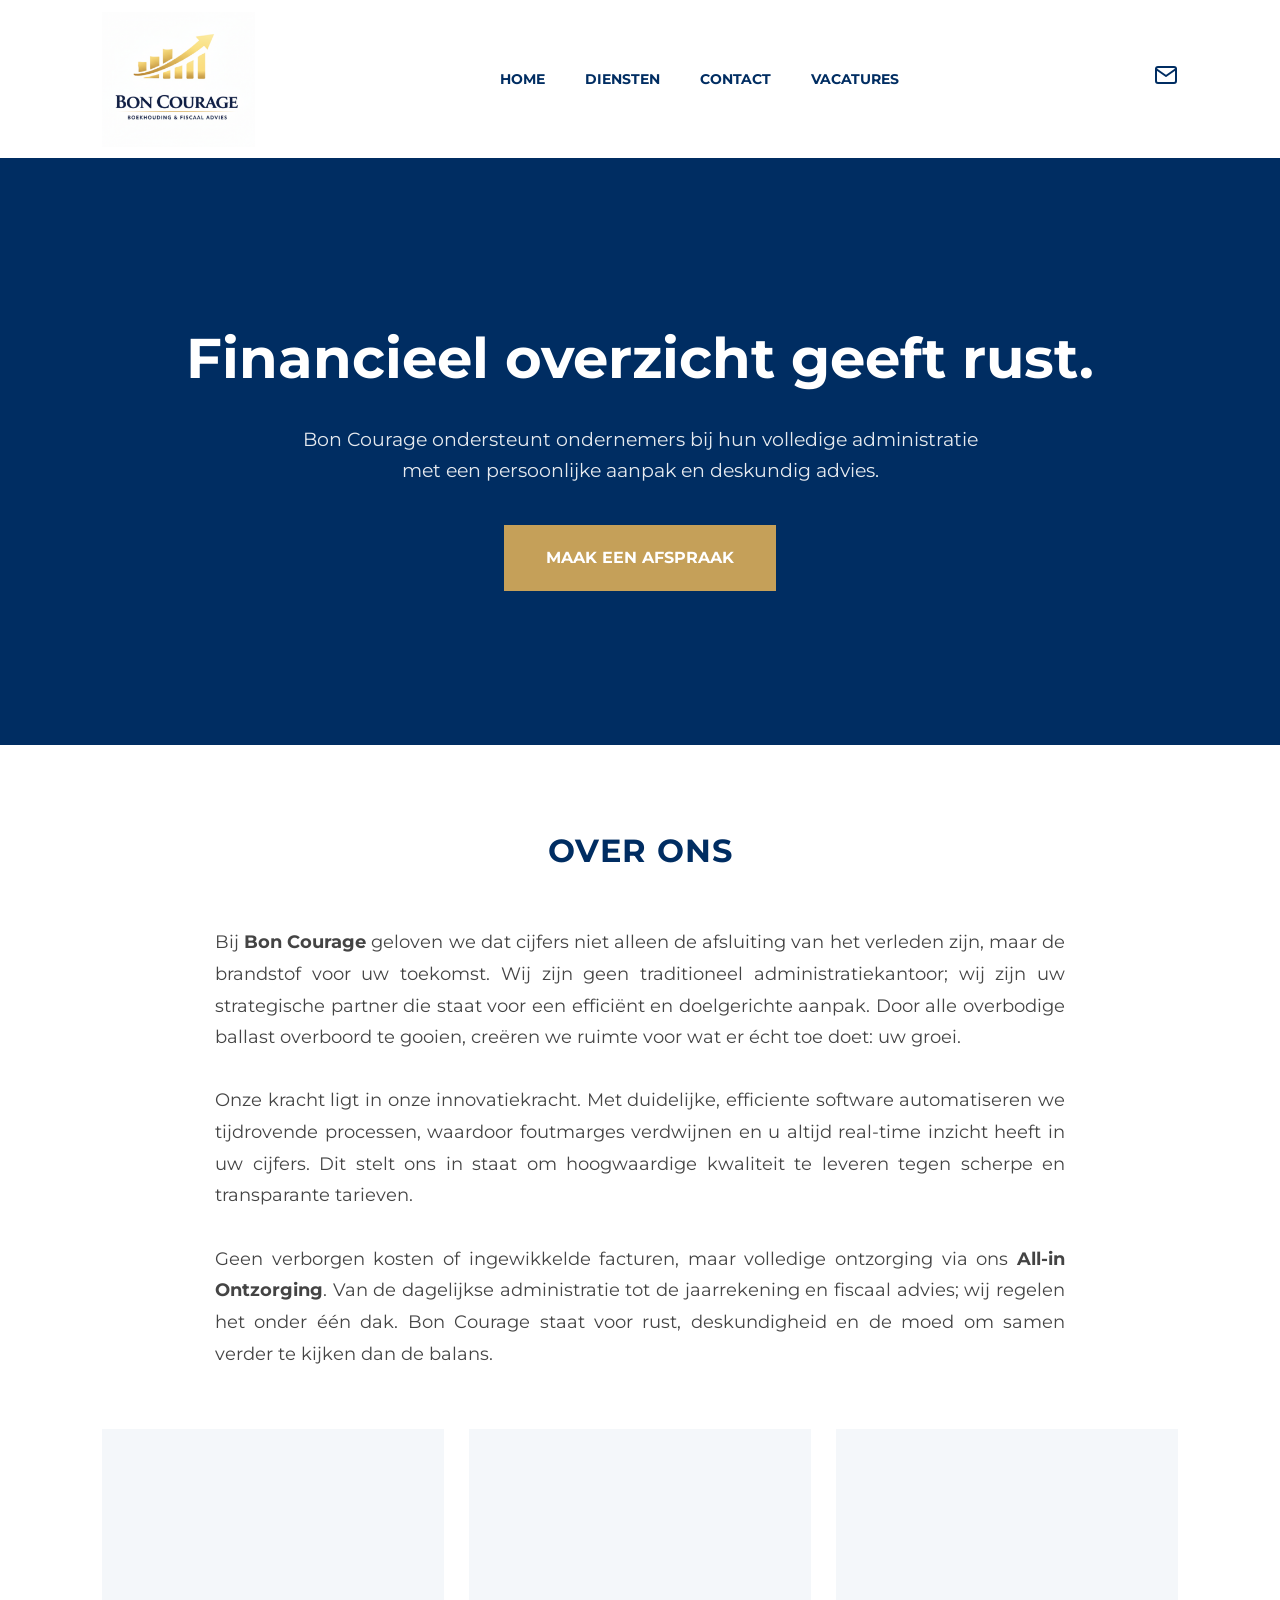
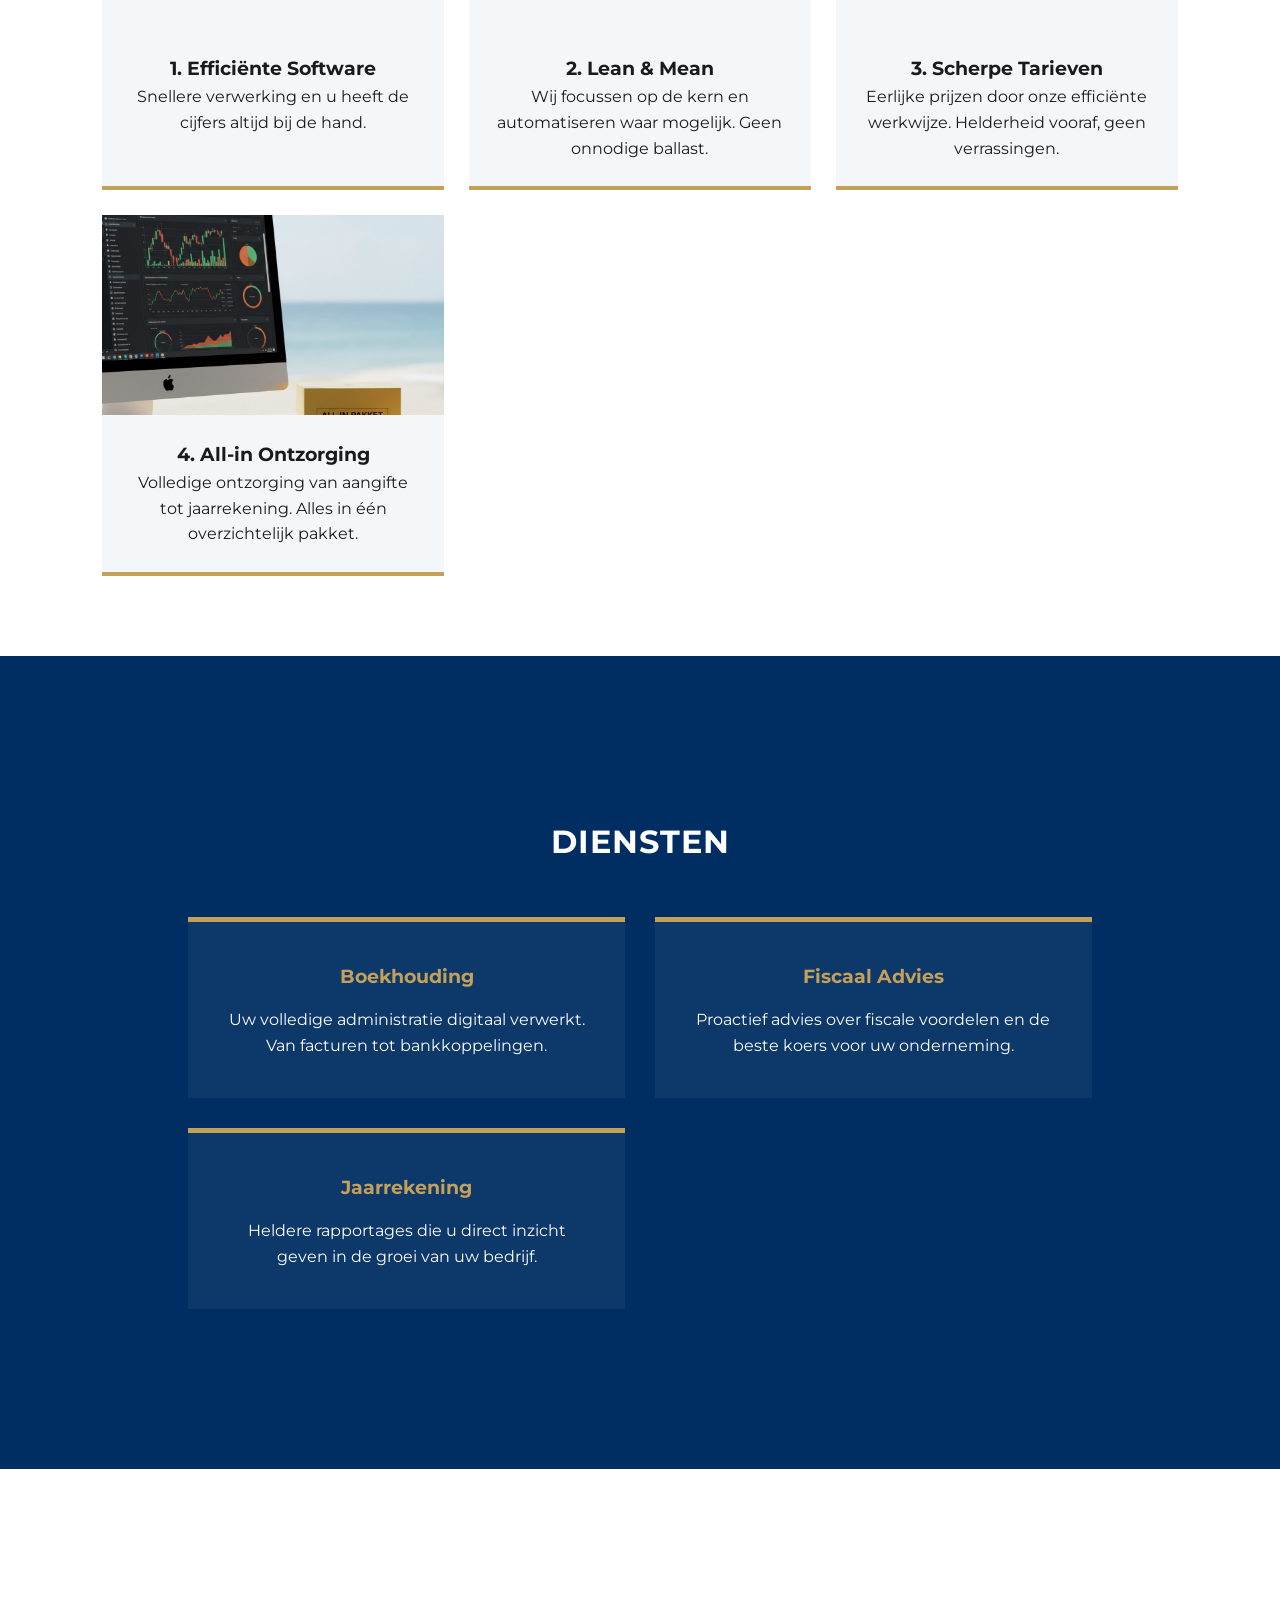
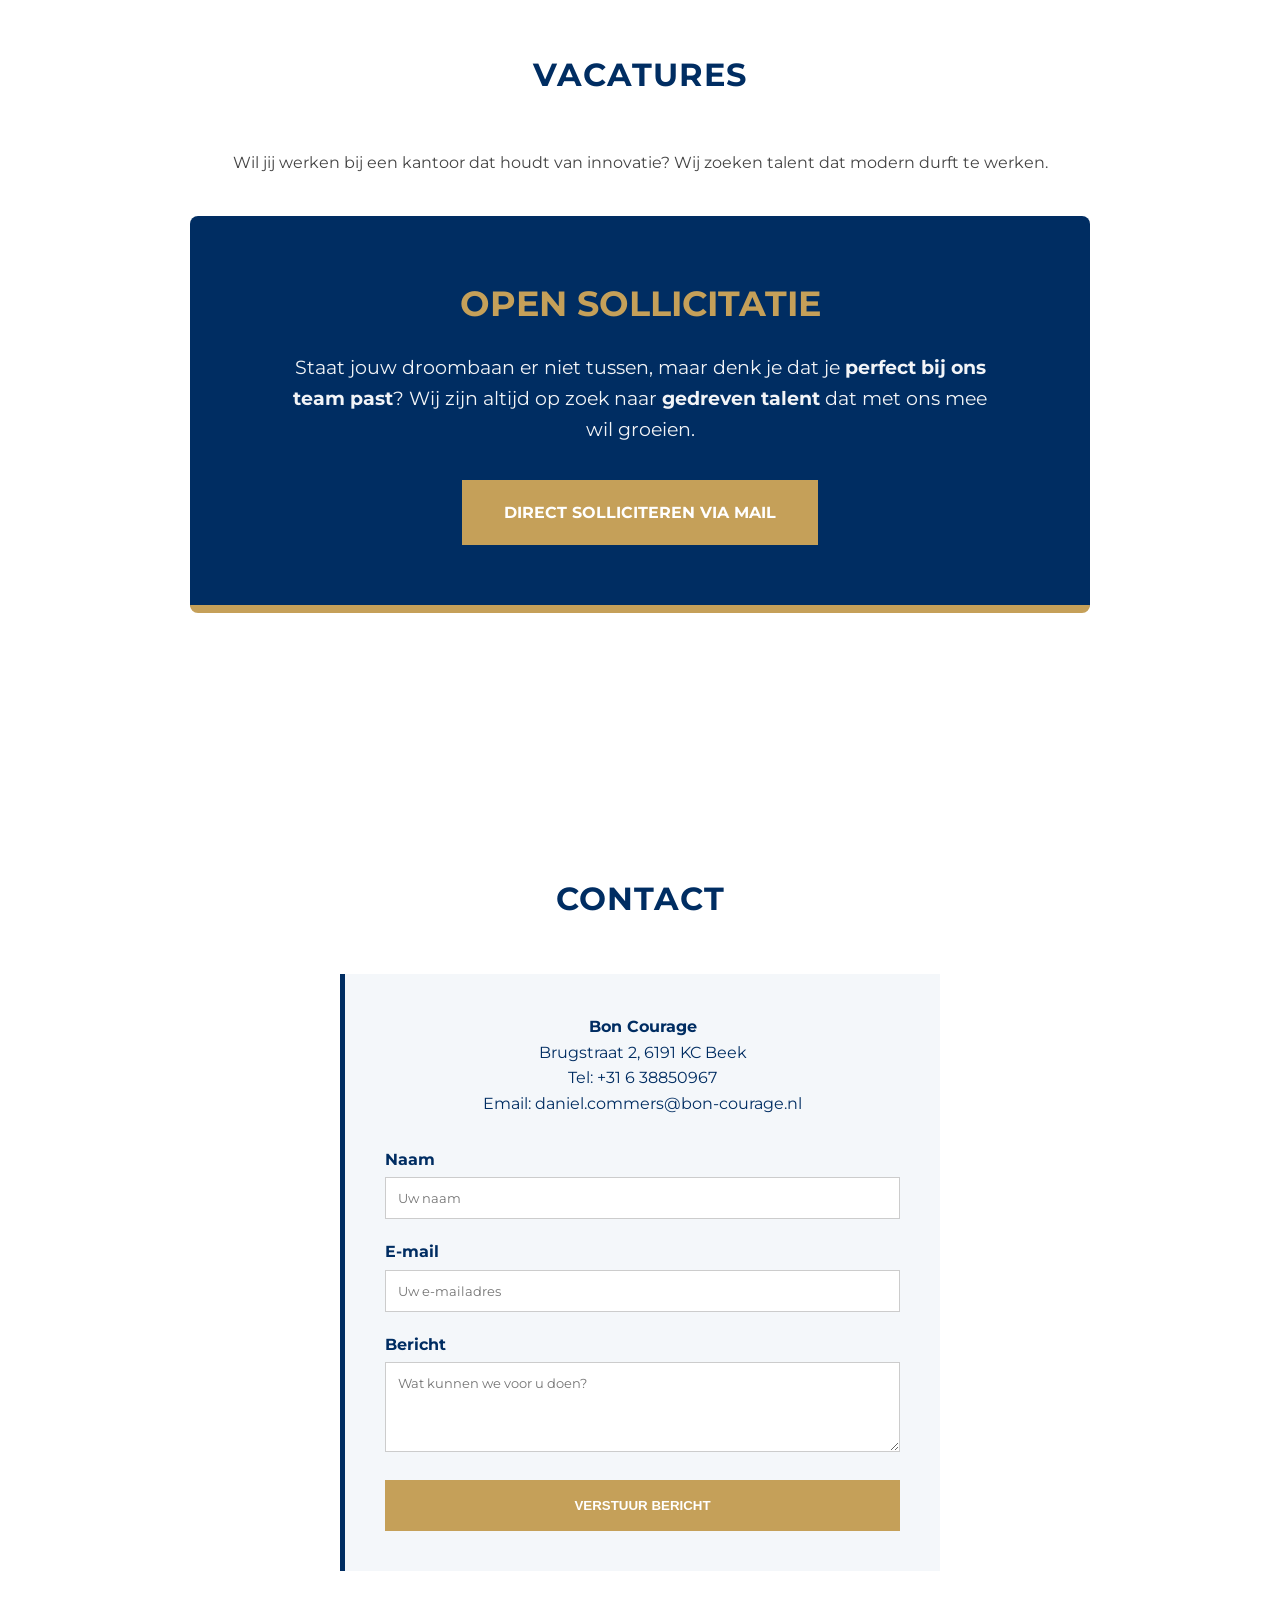
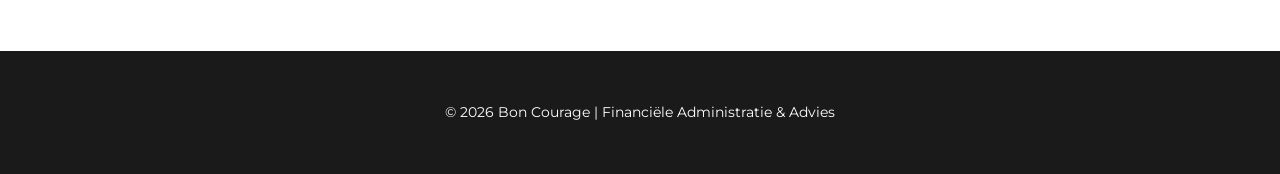
==== commit e8bd5803: "Update index.html for branding and content changes" ====
--- a/index.html
+++ b/index.html
@@ -1,534 +1,149 @@
-
 <!DOCTYPE html>
 <html lang="nl">
 <head>
     <meta charset="UTF-8">
     <meta name="viewport" content="width=device-width, initial-scale=1.0">
-
-    <title>Bon Courage | Boekhouding, Belastingadvies & Administratie</title>
-    <meta name="description" content="Bon Courage helpt zzp'ers, starters en mkb-ondernemers met hun boekhouding, belastingaangiften en jaarrekening. Persoonlijk, digitaal en transparant.">
-
-    <link href="https://fonts.googleapis.com/css2?family=Montserrat:wght@400;500;600;700&display=swap" rel="stylesheet">
-    <link rel="stylesheet" href="style.css?v=2.0">
+    <title>Bon Courage | Financiële Administratie & Advies</title>
+    <link href="https://fonts.googleapis.com/css2?family=Montserrat:wght@400;700&display=swap" rel="stylesheet">
+    <link rel="stylesheet" href="style.css?v=1.2">
 </head>
-
 <body>
 
-    <!-- Navigatie -->
     <nav class="navbar">
         <div class="logo-container">
             <a href="#home">
-                <img src="logo.png" alt="Bon Courage" class="site-logo">
+                <img src="logo.png" alt="Bon Courage Logo" class="site-logo">
             </a>
         </div>
-
+        
         <ul class="nav-links">
             <li><a href="#home">Home</a></li>
-            <li><a href="#over-ons">Over ons</a></li>
             <li><a href="#diensten">Diensten</a></li>
-            <li><a href="#werkwijze">Werkwijze</a></li>
             <li><a href="#contact">Contact</a></li>
+            <li><a href="#vacatures">Vacatures</a></li>
         </ul>
-
+        
         <div class="nav-icons">
-            <a href="mailto:dave.collas@bon-courage.nl" class="mail-icon" aria-label="Mail Bon Courage">
-                <svg xmlns="http://www.w3.org/2000/svg" width="24" height="24" viewBox="0 0 24 24" fill="none" stroke="currentColor" stroke-width="2" stroke-linecap="round" stroke-linejoin="round">
-                    <path d="M4 4h16c1.1 0 2 .9 2 2v12c0 1.1-.9 2-2 2H4c-1.1 0-2-.9-2-2V6c0-1.1.9-2 2-2z"></path>
-                    <polyline points="22,6 12,13 2,6"></polyline>
-                </svg>
+            <a href="mailto:dave.collas@bon-courage.nl" class="mail-icon">
+                <svg xmlns="http://www.w3.org/2000/svg" width="24" height="24" viewBox="0 0 24 24" fill="none" stroke="currentColor" stroke-width="2" stroke-linecap="round" stroke-linejoin="round"><path d="M4 4h16c1.1 0 2 .9 2 2v12c0 1.1-.9 2-2 2H4c-1.1 0-2-.9-2-2V6c0-1.1.9-2 2-2z"></path><polyline points="22,6 12,13 2,6"></polyline></svg>
             </a>
         </div>
     </nav>
 
-
-    <!-- Hero -->
     <header id="home" class="hero">
         <div class="hero-content">
-            <span class="hero-label">Uw administratie, onze zorg</span>
-
             <h1>Financieel overzicht geeft rust.</h1>
-
-            <p>
-                Ondernemen is al uitdagend genoeg. Bon Courage ondersteunt
-                u met een overzichtelijke administratie, deskundig fiscaal
-                advies en persoonlijke begeleiding. Zo kunt u zich richten
-                op wat écht belangrijk is: uw onderneming.
-            </p>
-
-            <a href="#contact" class="cta-button">
-                Plan een vrijblijvende kennismaking
-            </a>
-
-            <p class="hero-subtext">
-                Persoonlijk contact · Heldere afspraken · Geen verrassingen
-            </p>
+            <p>Bon Courage ondersteunt ondernemers bij hun volledige administratie met een persoonlijke aanpak en deskundig advies.</p>
+            <a href="#contact" class="cta-button">Maak een afspraak</a>
         </div>
     </header>
 
-
-    <!-- Voor wie -->
-    <section class="container doelgroep-section">
-        <h2 class="section-title">Een administratie die bij uw onderneming past</h2>
-
-        <p class="section-intro">
-            Iedere ondernemer heeft andere behoeften. Of u nu net begint,
-            zelfstandig werkt of een groeiend bedrijf runt: wij helpen u
-            grip te houden op uw financiële administratie.
-        </p>
-
-        <div class="benefits-grid">
-
-            <div class="benefit-item">
-                <div class="benefit-img"
-                     style="background-image: url('https://images.unsplash.com/photo-1454165804606-c3d57bc86b40?auto=format&fit=crop&q=80&w=500');">
-                </div>
-                <div class="benefit-content">
-                    <h3>Startende ondernemers</h3>
-                    <p>
-                        Een goede start begint met een overzichtelijke
-                        administratie. Wij helpen u op weg met de financiële
-                        en fiscale zaken die bij het ondernemerschap komen kijken.
-                    </p>
-                </div>
-            </div>
-
-            <div class="benefit-item">
-                <div class="benefit-img"
-                     style="background-image: url('https://images.unsplash.com/photo-1521737711867-e3b97375f902?auto=format&fit=crop&q=80&w=500');">
-                </div>
-                <div class="benefit-content">
-                    <h3>Zelfstandigen en zzp'ers</h3>
-                    <p>
-                        Besteed uw administratie met een gerust hart uit.
-                        Wij verzorgen uw boekhouding en aangiften, zodat
-                        u meer tijd heeft voor uw werkzaamheden.
-                    </p>
-                </div>
-            </div>
-
-            <div class="benefit-item">
-                <div class="benefit-img"
-                     style="background-image: url('https://images.unsplash.com/photo-1497366754035-f200968a6e72?auto=format&fit=crop&q=80&w=500');">
-                </div>
-                <div class="benefit-content">
-                    <h3>Het mkb</h3>
-                    <p>
-                        Ook voor groeiende ondernemingen bieden wij
-                        ondersteuning bij de financiële administratie,
-                        rapportages en fiscale verplichtingen.
-                    </p>
-                </div>
-            </div>
-
-        </div>
-    </section>
-
-
-    <!-- Over ons -->
-    <section id="over-ons" class="home-info container">
-
+    <section class="home-info container">
         <div class="mission-box">
-            <h2 class="section-title">Persoonlijk betrokken bij uw onderneming</h2>
-
+            <h2 class="section-title">Over Ons</h2>
             <p class="mission-text">
-                Bij <strong>Bon Courage</strong> geloven we dat een goede
-                administratie verder gaat dan alleen het verwerken van
-                facturen en cijfers. Het draait om inzicht, vertrouwen
-                en weten waar u als ondernemer aan toe bent.
-
+                Bij <strong>Bon Courage</strong> geloven we dat cijfers niet alleen de afsluiting van het verleden zijn, maar de brandstof voor uw toekomst. Wij zijn geen traditioneel administratiekantoor; wij zijn uw strategische partner die staat voor een efficiënt en doelgerichte aanpak. Door alle overbodige ballast overboord te gooien, creëren we ruimte voor wat er écht toe doet: uw groei.
                 <br><br>
-
-                Wij combineren een persoonlijke aanpak met een moderne,
-                digitale werkwijze. Door efficiënt te werken en gebruik
-                te maken van slimme automatisering houden we de administratie
-                overzichtelijk en beperken we onnodige werkzaamheden.
-
+                Onze kracht ligt in onze innovatiekracht. Met duidelijke, efficiente software automatiseren we tijdrovende processen, waardoor foutmarges verdwijnen en u altijd real-time inzicht heeft in uw cijfers. Dit stelt ons in staat om hoogwaardige kwaliteit te leveren tegen scherpe en transparante tarieven. 
                 <br><br>
-
-                We vinden het belangrijk dat u weet waar u aan toe bent.
-                Daarom maken we vooraf duidelijke afspraken over onze
-                werkzaamheden en de bijbehorende kosten. Geen ingewikkelde
-                constructies, maar transparante dienstverlening.
-
-                <br><br>
-
-                Of het nu gaat om uw dagelijkse boekhouding, een
-                belastingaangifte of advies over uw onderneming:
-                wij denken met u mee en staan voor u klaar.
+                Geen verborgen kosten of ingewikkelde facturen, maar volledige ontzorging via ons <strong>All-in Ontzorging</strong>. Van de dagelijkse administratie tot de jaarrekening en fiscaal advies; wij regelen het onder één dak. Bon Courage staat voor rust, deskundigheid en de moed om samen verder te kijken dan de balans.
             </p>
         </div>
 
-
-        <!-- Persoonlijke introductie -->
-        <div class="personal-intro">
-
-            <div class="personal-photo">
-                <!-- Vervang door een persoonlijke foto -->
-                <img src="persoonlijk.jpg" alt="Uw contactpersoon bij Bon Courage">
+        <div class="benefits-grid">
+            <div class="benefit-item">
+                <div class="benefit-img" style="background-image: url('https://images.unsplash.com/photo-1460925895917-afdab827c52f?auto=format&fit=crop&q=80&w=500');"></div>
+                <div class="benefit-content">
+                    <h3>1. Efficiënte Software</h3>
+                    <p>Snellere verwerking en u heeft de cijfers altijd bij de hand.</p>
+                </div>
             </div>
-
-            <div class="personal-content">
-                <h2>Een gezicht achter uw administratie</h2>
-
-                <p>
-                    Een goede samenwerking begint met persoonlijk contact.
-                    Bij Bon Courage bent u geen nummer, maar een ondernemer
-                    met eigen wensen en ambities.
-                </p>
-
-                <p>
-                    Mijn naam is <strong>[Naam]</strong> en ik ben
-                    verantwoordelijk voor <strong>[persoonlijke introductie
-                    en rol binnen Bon Courage]</strong>.
-                    Ik vind het belangrijk om ondernemers écht te leren
-                    kennen en hen te ondersteunen met heldere communicatie,
-                    betrokkenheid en praktisch advies.
-                </p>
-
-                <p>
-                    U heeft een vast aanspreekpunt en kunt rekenen op
-                    korte lijnen. Zo bouwen we samen aan een prettige
-                    samenwerking.
-                </p>
-
-                <a href="#contact" class="cta-button">
-                    Maak persoonlijk kennis
-                </a>
+            <div class="benefit-item">
+                <div class="benefit-img" style="background-image: url('https://images.unsplash.com/photo-1499750310107-5fef28a66643?auto=format&fit=crop&q=80&w=500');"></div>
+                <div class="benefit-content">
+                    <h3>2. Lean & Mean</h3>
+                    <p>Wij focussen op de kern en automatiseren waar mogelijk. Geen onnodige ballast.</p>
+                </div>
             </div>
-
-        </div>
-
-    </section>
-
-
-    <!-- Voordelen -->
-    <section class="benefits-section">
-        <div class="container">
-
-            <h2 class="section-title">Waarom Bon Courage?</h2>
-
-            <div class="benefits-grid">
-
-                <div class="benefit-item">
-                    <div class="benefit-content">
-                        <h3>Persoonlijke aandacht</h3>
-                        <p>
-                            Direct contact, korte lijnen en een vast
-                            aanspreekpunt dat uw onderneming kent.
-                        </p>
-                    </div>
+            <div class="benefit-item">
+                <div class="benefit-img" style="background-image: url('https://images.unsplash.com/photo-1556742044-3c52d6e88c62?auto=format&fit=crop&q=80&w=500');"></div>
+                <div class="benefit-content">
+                    <h3>3. Scherpe Tarieven</h3>
+                    <p>Eerlijke prijzen door onze efficiënte werkwijze. Helderheid vooraf, geen verrassingen.</p>
                 </div>
-
-                <div class="benefit-item">
-                    <div class="benefit-content">
-                        <h3>Slimme digitale administratie</h3>
-                        <p>
-                            Wij werken met SnelStart om uw administratie
-                            digitaal, overzichtelijk en efficiënt te verwerken.
-                        </p>
-                    </div>
+            </div>
+            <div class="benefit-item">
+                <div class="benefit-img" style="background-image: url('all-in.jpg');"></div>
+                <div class="benefit-content">
+                    <h3>4. All-in Ontzorging</h3>
+                    <p>Volledige ontzorging van aangifte tot jaarrekening. Alles in één overzichtelijk pakket.</p>
                 </div>
-
-                <div class="benefit-item">
-                    <div class="benefit-content">
-                        <h3>Efficiënt en doelgericht</h3>
-                        <p>
-                            Geen onnodig ingewikkelde processen.
-                            Wij richten ons op wat uw onderneming nodig heeft.
-                        </p>
-                    </div>
-                </div>
-
-                <div class="benefit-item">
-                    <div class="benefit-content">
-                        <h3>Transparante tarieven</h3>
-                        <p>
-                            Duidelijke afspraken over onze dienstverlening
-                            en kosten. Zo weet u vooraf waar u aan toe bent.
-                        </p>
-                    </div>
-                </div>
-
             </div>
         </div>
     </section>
 
-
-    <!-- SnelStart / werkwijze -->
-    <section id="werkwijze" class="werkwijze-section container">
-
-        <div class="werkwijze-content">
-            <h2 class="section-title">Uw administratie slim geregeld met SnelStart</h2>
-
-            <p>
-                Een moderne administratie hoeft niet ingewikkeld te zijn.
-                Daarom werken wij met <strong>SnelStart</strong>, een
-                gebruiksvriendelijk boekhoudprogramma waarmee uw
-                administratie digitaal wordt bijgehouden.
-            </p>
-
-            <p>
-                Facturen, bonnetjes en banktransacties kunnen digitaal
-                worden verwerkt. Hierdoor verloopt de samenwerking
-                efficiënt en heeft u eenvoudig toegang tot uw financiële
-                administratie.
-            </p>
-
-            <p>
-                Wij verzorgen de verwerking en bewaken het financiële
-                overzicht. U houdt de ruimte om te ondernemen.
-            </p>
-
-            <a href="#contact" class="cta-button">
-                Ontdek wat wij voor u kunnen betekenen
-            </a>
-        </div>
-
-        <div class="werkwijze-image">
-            <img src="https://images.unsplash.com/photo-1554224155-6726b3ff858f?auto=format&fit=crop&q=80&w=800"
-                 alt="Digitale financiële administratie">
-        </div>
-
-    </section>
-
-
-    <!-- Diensten -->
     <section id="diensten" class="services-section">
         <div class="container">
-
-            <h2 class="section-title white-text">Onze dienstverlening</h2>
-
-            <p class="section-intro white-text">
-                Van de dagelijkse administratie tot fiscale vraagstukken.
-                Wij ondersteunen u bij de financiële zaken van uw onderneming.
-            </p>
-
+            <h2 class="section-title white-text">Diensten</h2>
             <div class="services-grid">
-
                 <div class="service-card dark-card">
                     <h3>Boekhouding</h3>
-                    <p>
-                        Uw administratie zorgvuldig bijgehouden.
-                        Van inkoop- en verkoopfacturen tot bankmutaties
-                        en periodieke overzichten.
-                    </p>
+                    <p>Uw volledige administratie digitaal verwerkt. Van facturen tot bankkoppelingen.</p>
                 </div>
-
                 <div class="service-card dark-card">
-                    <h3>Belastingaangiften</h3>
-                    <p>
-                        Ondersteuning bij uw btw-aangiften,
-                        inkomstenbelasting en vennootschapsbelasting.
-                        Correct, zorgvuldig en op tijd.
-                    </p>
+                    <h3>Fiscaal Advies</h3>
+                    <p>Proactief advies over fiscale voordelen en de beste koers voor uw onderneming.</p>
                 </div>
-
                 <div class="service-card dark-card">
                     <h3>Jaarrekening</h3>
-                    <p>
-                        Een overzichtelijke afsluiting van het boekjaar
-                        met inzicht in de financiële positie en resultaten
-                        van uw onderneming.
-                    </p>
+                    <p>Heldere rapportages die u direct inzicht geven in de groei van uw bedrijf.</p>
                 </div>
-
-                <div class="service-card dark-card">
-                    <h3>Fiscaal advies</h3>
-                    <p>
-                        Meedenken over fiscale mogelijkheden,
-                        belastingvoordelen en de financiële keuzes
-                        binnen uw onderneming.
-                    </p>
-                </div>
-
-                <div class="service-card dark-card">
-                    <h3>Startersbegeleiding</h3>
-                    <p>
-                        Hulp bij de financiële inrichting van uw
-                        onderneming en uitleg over de administratieve
-                        en fiscale verplichtingen.
-                    </p>
-                </div>
-
-                <div class="service-card dark-card">
-                    <h3>Financieel inzicht</h3>
-                    <p>
-                        Inzicht in uw cijfers en resultaten.
-                        Zo kunt u beter onderbouwde beslissingen
-                        nemen voor de toekomst.
-                    </p>
-                </div>
-
             </div>
         </div>
     </section>
 
-
-    <!-- Kennismaking -->
-    <section class="kennismaking-section">
-        <div class="container">
-
-            <h2>Op zoek naar een boekhouder die met u meedenkt?</h2>
-
-            <p>
-                Benieuwd wat Bon Courage voor uw onderneming kan betekenen?
-                Tijdens een vrijblijvende kennismaking bespreken we uw
-                situatie, wensen en mogelijkheden.
-            </p>
-
-            <a href="#contact" class="cta-button">
-                Plan uw vrijblijvende kennismaking
-            </a>
-
-            <p class="kennismaking-subtext">
-                Geen verplichtingen. Gewoon een goed gesprek.
-            </p>
-
+    <section id="vacatures" class="vacatures-section-white">
+        <div class="container" style="text-align: center;">
+            <h2 class="section-title">Vacatures</h2>
+            <p style="margin-bottom: 40px; color: #444;">Wil jij werken bij een kantoor dat houdt van innovatie? Wij zoeken talent dat modern durft te werken.</p>
+            
+            <div class="open-sollicitatie-box standout">
+                <h3>Open Sollicitatie</h3>
+                <p>Staat jouw droombaan er niet tussen, maar denk je dat je <strong>perfect bij ons team past</strong>? Wij zijn altijd op zoek naar <strong>gedreven talent</strong> dat met ons mee wil groeien.</p>
+                <a href="mailto:daniel.commers@bon-courage.nl?subject=Open%20Sollicitatie%20Bon%20Courage" class="cta-button pulse-btn">Direct solliciteren via mail</a>
+            </div>
         </div>
     </section>
 
-
-    <!-- FAQ -->
-    <section class="faq-section container">
-
-        <h2 class="section-title">Veelgestelde vragen</h2>
-
-        <div class="faq-item">
-            <h3>Voor welke ondernemers werkt Bon Courage?</h3>
-            <p>
-                Wij ondersteunen startende ondernemers, zzp'ers,
-                zelfstandigen en mkb-ondernemingen. Samen bekijken
-                we welke dienstverlening bij uw situatie past.
-            </p>
-        </div>
-
-        <div class="faq-item">
-            <h3>Met welk boekhoudprogramma werken jullie?</h3>
-            <p>
-                Wij werken met SnelStart. Hiermee kunnen we uw
-                administratie digitaal verwerken en heeft u
-                toegang tot uw financiële gegevens.
-            </p>
-        </div>
-
-        <div class="faq-item">
-            <h3>Wat kost de dienstverlening van Bon Courage?</h3>
-            <p>
-                De kosten zijn afhankelijk van uw onderneming,
-                de hoeveelheid administratie en de gewenste
-                dienstverlening. We bespreken vooraf duidelijk
-                welke werkzaamheden nodig zijn en wat de kosten zijn.
-            </p>
-        </div>
-
-        <div class="faq-item">
-            <h3>Kan ik overstappen van mijn huidige boekhouder?</h3>
-            <p>
-                Zeker. We bespreken graag uw huidige situatie en
-                bekijken samen hoe we de overstap naar Bon Courage
-                zo soepel mogelijk kunnen laten verlopen.
-            </p>
-        </div>
-
-    </section>
-
-
-    <!-- Contact -->
-    <section id="contact" class="container contact-section">
-
-        <h2 class="section-title">Kennismaken met Bon Courage?</h2>
-
-        <p class="section-intro">
-            Laat uw gegevens achter of neem rechtstreeks contact met ons op.
-            We bespreken graag vrijblijvend wat wij voor uw onderneming
-            kunnen betekenen.
-        </p>
-
+    <section id="contact" class="container">
+        <h2 class="section-title">Contact</h2>
         <div class="contact-wrapper">
-
-            <div class="contact-details">
-                <h3>Bon Courage</h3>
-
+            <div style="margin-bottom: 30px; text-align: center; color: #002D62;">
+                <p><strong>Bon Courage</strong></p>
                 <p>Brugstraat 2, 6191 KC Beek</p>
-
-                <p>
-                    Telefoon:
-                    <a href="tel:+31614667017">+31 6 14667017</a>
-                </p>
-
-                <p>
-                    E-mail:
-                    <a href="mailto:dave.collas@bon-courage.nl">
-                        dave.collas@bon-courage.nl
-                    </a>
-                </p>
-
-                <p class="contact-highlight">
-                    We maken graag tijd voor een persoonlijke kennismaking.
-                </p>
+                <p>Tel: <a href="tel:+31638850967" style="color: inherit; text-decoration: none;">+31 6 38850967</a></p>
+                <p>Email: <a href="mailto:daniel.commers@bon-courage.nl" style="color: inherit; text-decoration: none;">daniel.commers@bon-courage.nl</a></p>
             </div>
-
-
             <form class="contact-form">
-
                 <div class="form-group">
-                    <label for="naam">Naam</label>
-                    <input type="text" id="naam" name="naam"
-                           placeholder="Uw naam" required>
+                    <label>Naam</label>
+                    <input type="text" placeholder="Uw naam" required>
                 </div>
-
                 <div class="form-group">
-                    <label for="email">E-mailadres</label>
-                    <input type="email" id="email" name="email"
-                           placeholder="Uw e-mailadres" required>
+                    <label>E-mail</label>
+                    <input type="email" placeholder="Uw e-mailadres" required>
                 </div>
-
                 <div class="form-group">
-                    <label for="telefoon">Telefoonnummer</label>
-                    <input type="tel" id="telefoon" name="telefoon"
-                           placeholder="Uw telefoonnummer">
+                    <label>Bericht</label>
+                    <textarea rows="4" placeholder="Wat kunnen we voor u doen?"></textarea>
                 </div>
-
-                <div class="form-group">
-                    <label for="onderneming">Type onderneming</label>
-                    <select id="onderneming" name="onderneming">
-                        <option value="">Selecteer uw situatie</option>
-                        <option value="Starter">Startende ondernemer</option>
-                        <option value="ZZP">Zelfstandige / ZZP</option>
-                        <option value="Eenmanszaak">Eenmanszaak</option>
-                        <option value="BV">Besloten vennootschap (BV)</option>
-                        <option value="MKB">Mkb-onderneming</option>
-                        <option value="Anders">Anders</option>
-                    </select>
-                </div>
-
-                <div class="form-group">
-                    <label for="bericht">Waar kunnen we u mee helpen?</label>
-                    <textarea id="bericht" name="bericht" rows="4"
-                              placeholder="Vertel kort iets over uw onderneming of vraag."></textarea>
-                </div>
-
-                <button type="submit" class="cta-button"
-                        style="width: 100%; border: none;">
-                    Verstuur mijn aanvraag
-                </button>
-
-                <p class="form-subtext">
-                    Uw aanvraag is geheel vrijblijvend.
-                </p>
-
+                <button type="submit" class="cta-button" style="width: 100%; border: none;">Verstuur bericht</button>
             </form>
-
         </div>
     </section>
 
-
-    <!-- Footer -->
     <footer>
         <p>&copy; 2026 Bon Courage | Financiële Administratie & Advies</p>
-        <p>
-            <a href="#home">Terug naar boven</a>
-        </p>
     </footer>
 
 </body>
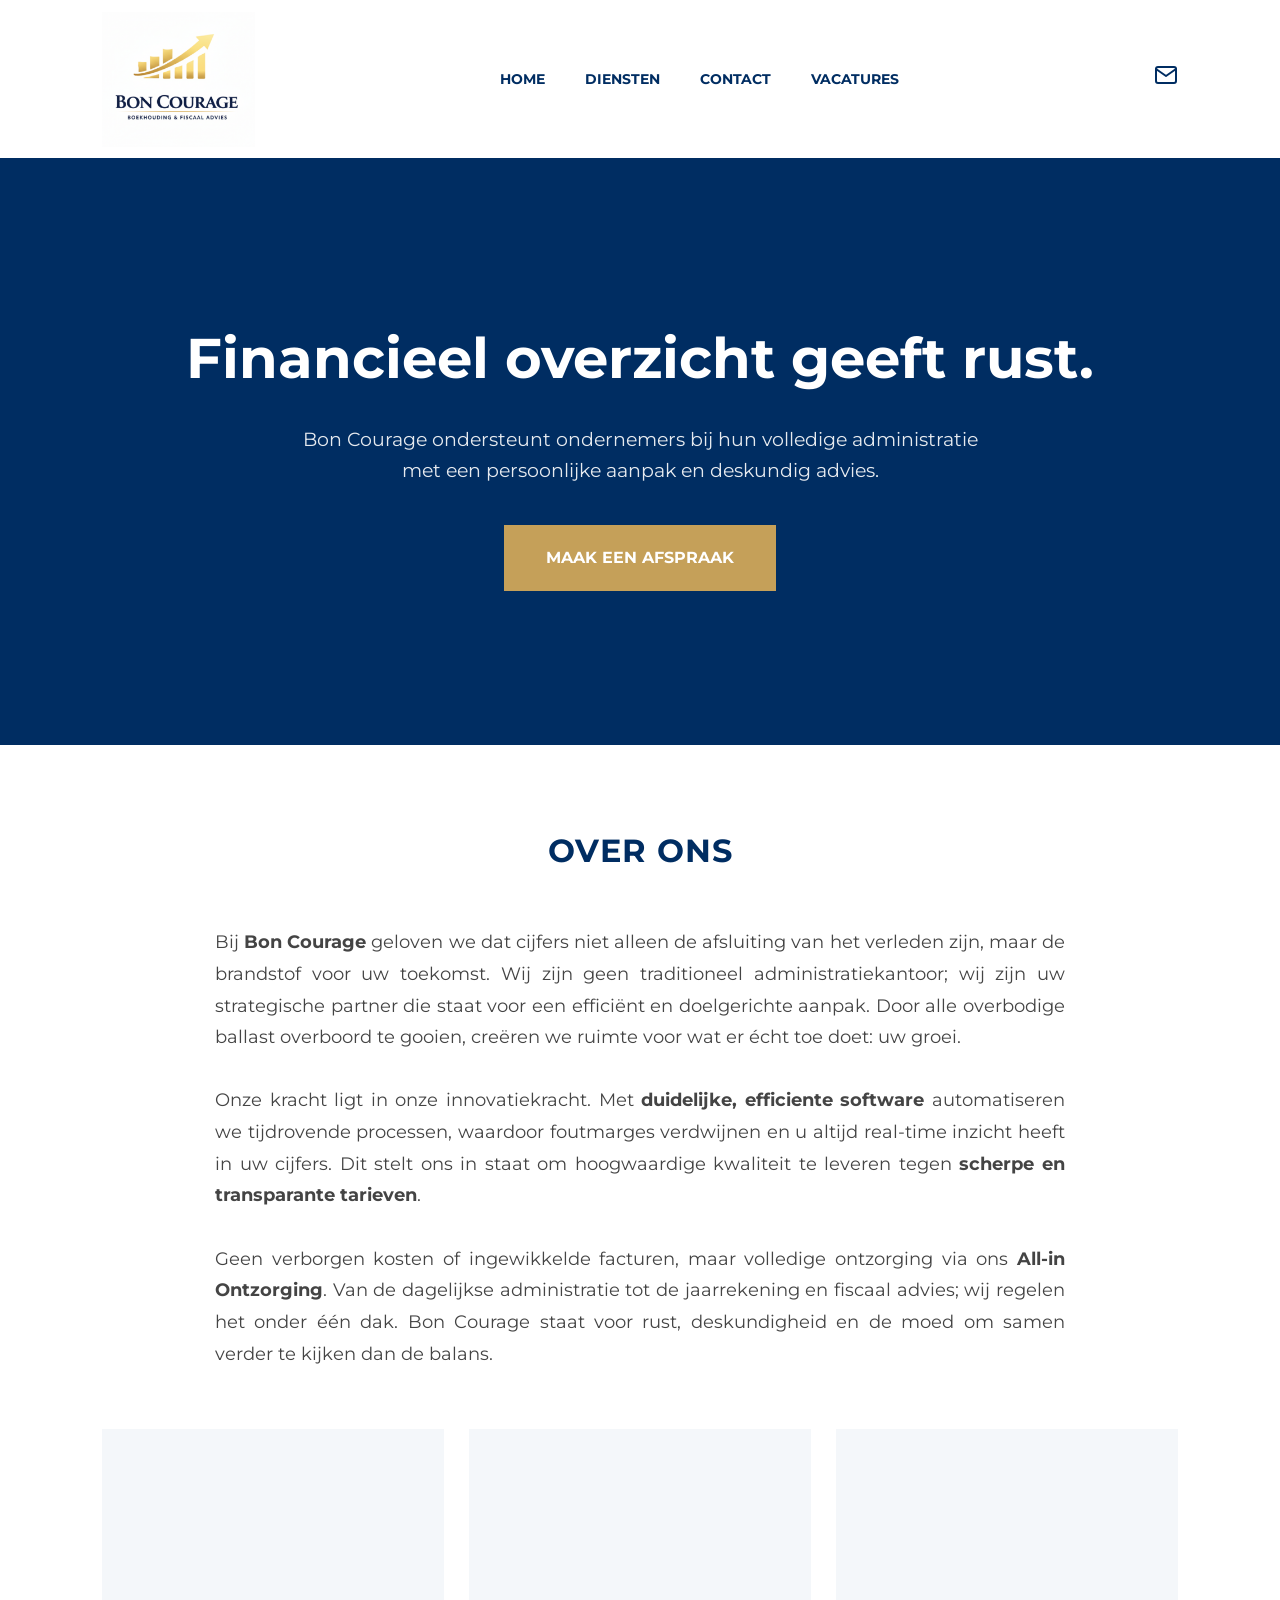
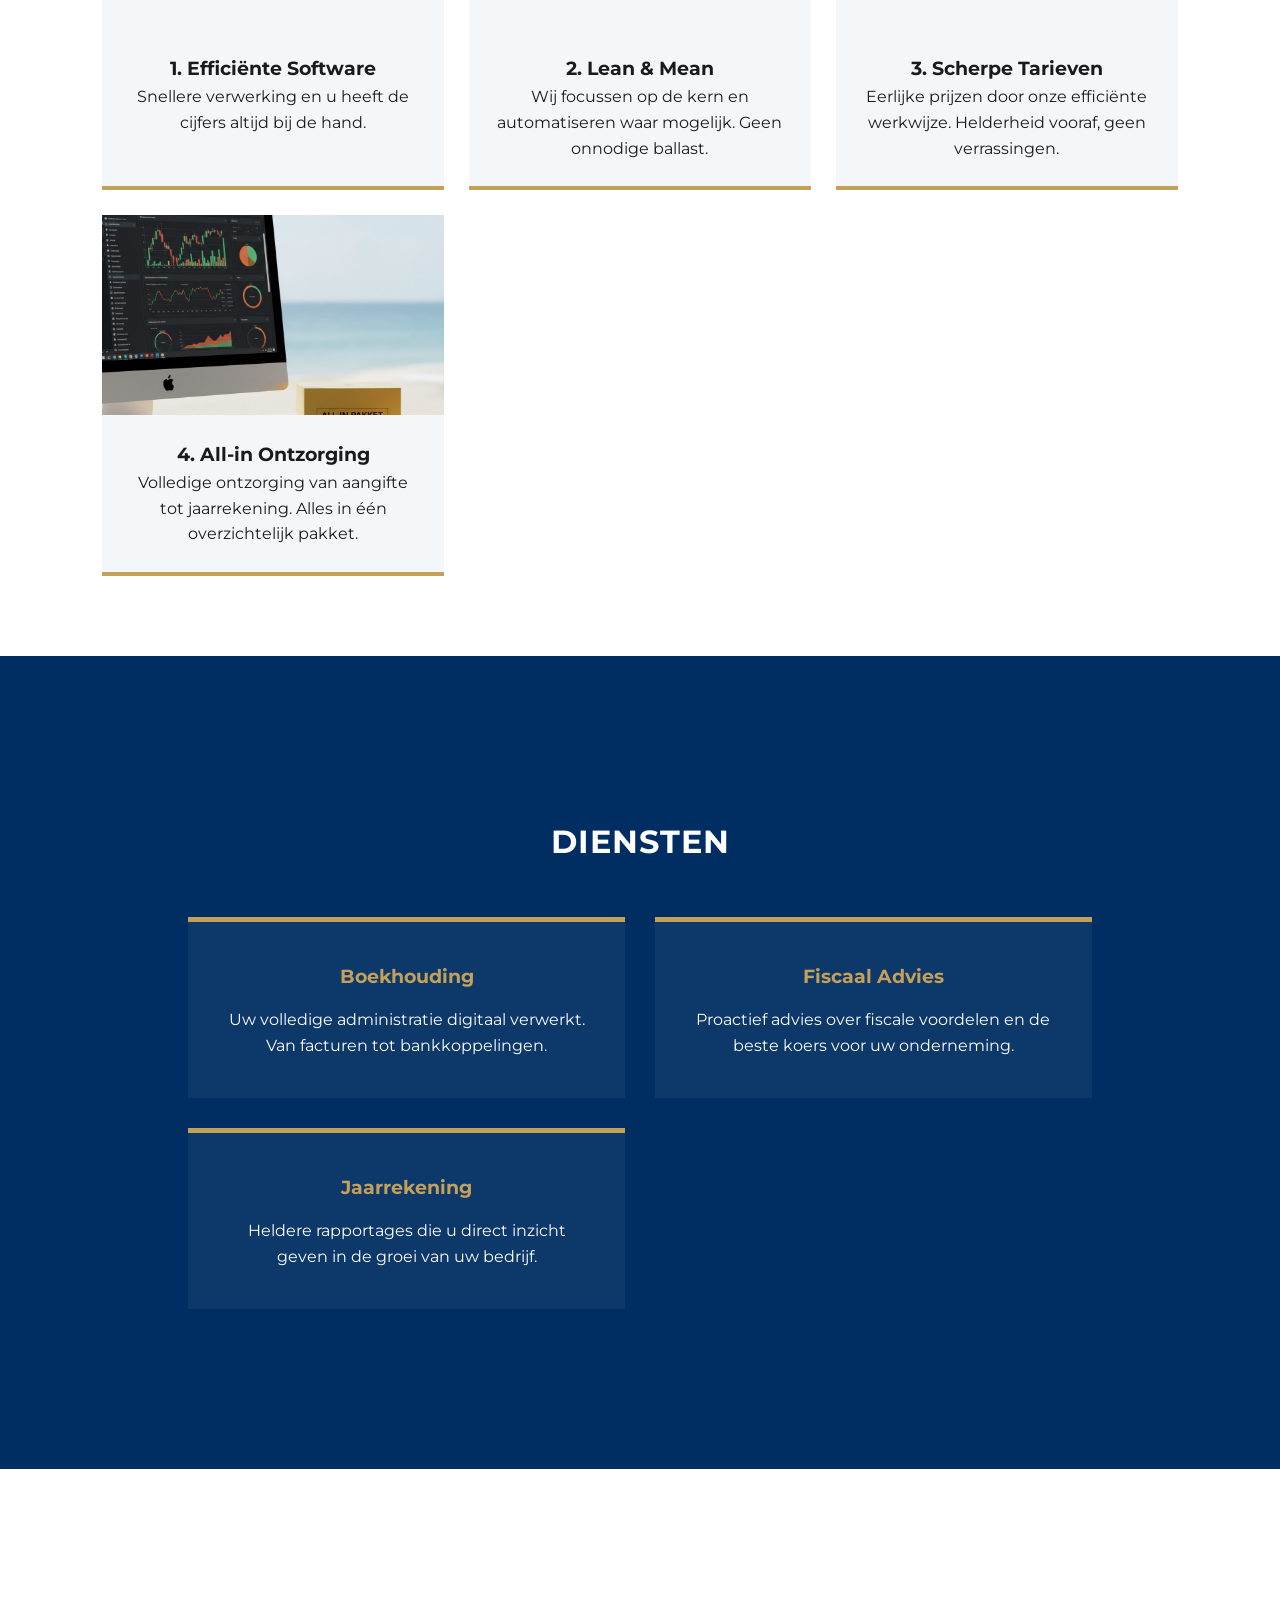
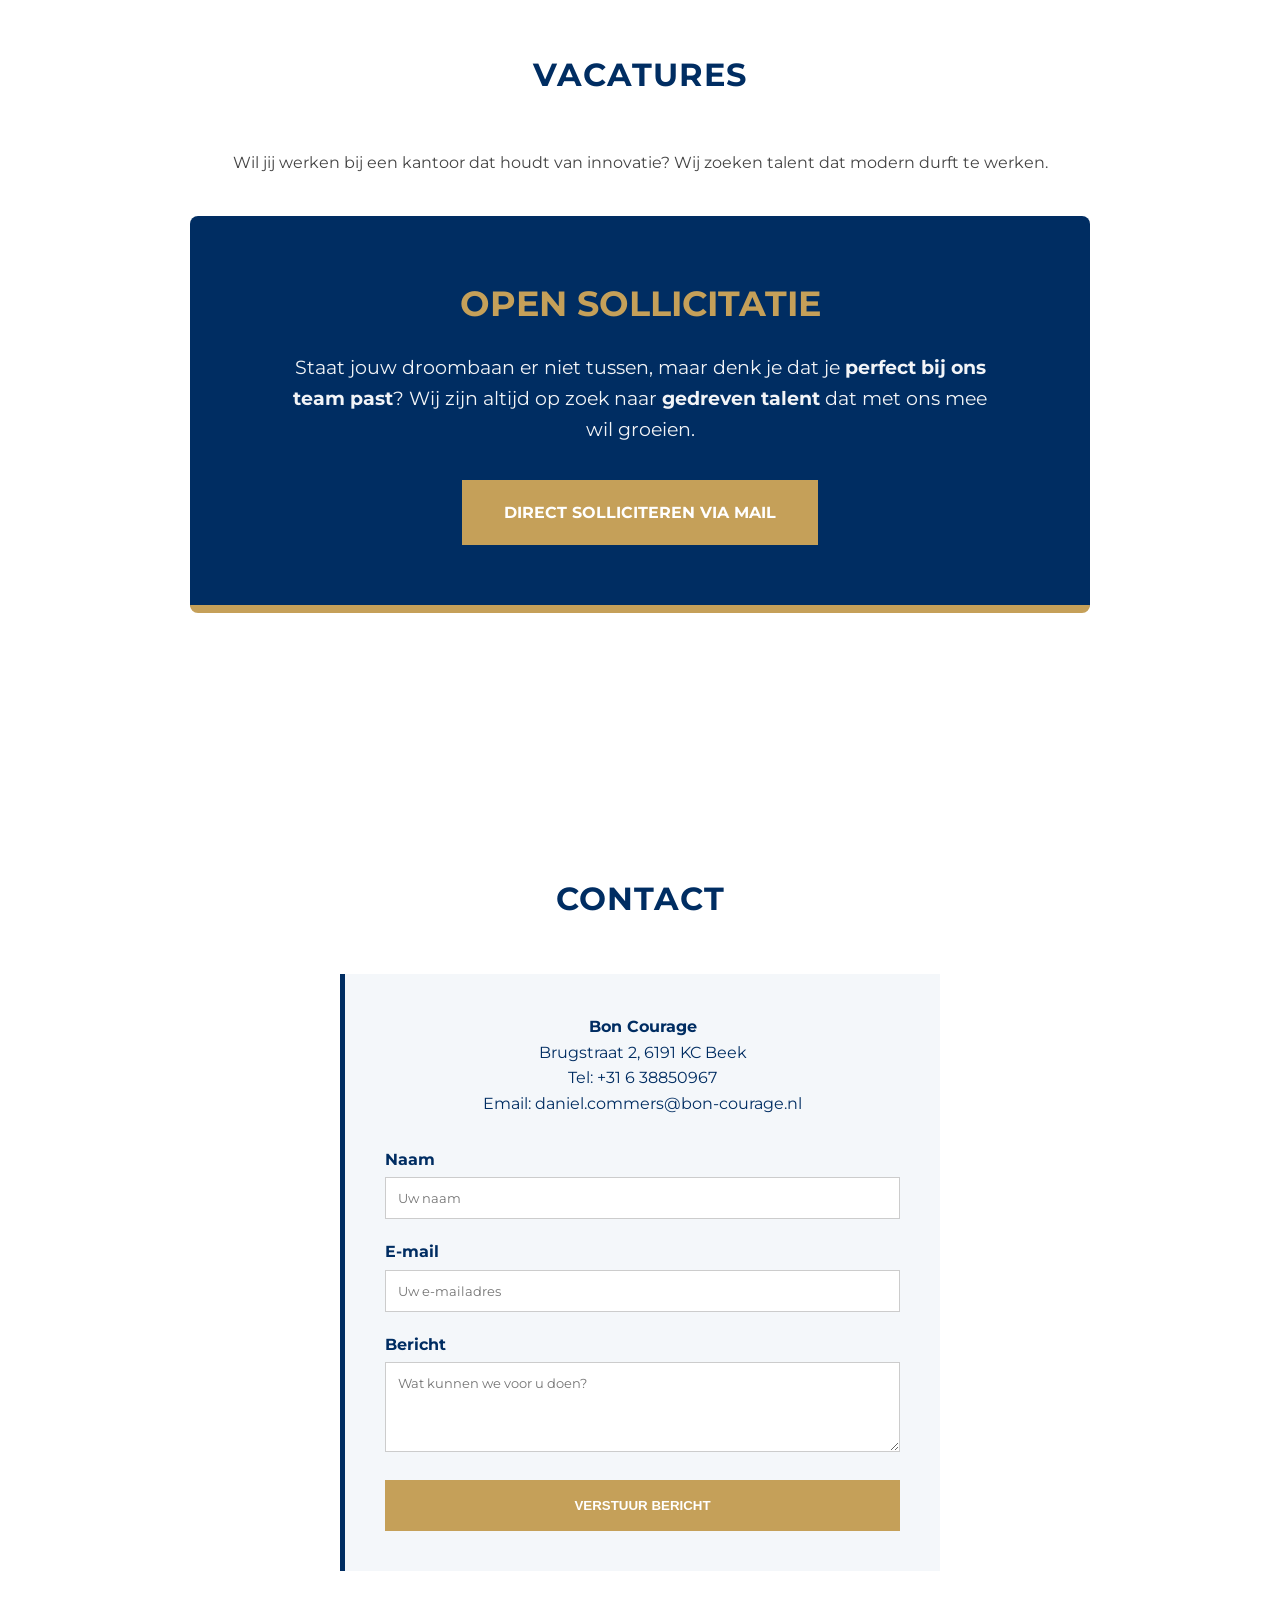
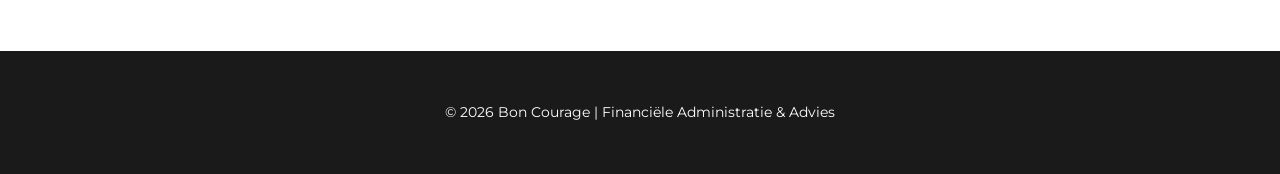
==== commit c8aca828: "Update index.html" ====
--- a/index.html
+++ b/index.html
@@ -44,7 +44,7 @@
             <p class="mission-text">
                 Bij <strong>Bon Courage</strong> geloven we dat cijfers niet alleen de afsluiting van het verleden zijn, maar de brandstof voor uw toekomst. Wij zijn geen traditioneel administratiekantoor; wij zijn uw strategische partner die staat voor een efficiënt en doelgerichte aanpak. Door alle overbodige ballast overboord te gooien, creëren we ruimte voor wat er écht toe doet: uw groei.
                 <br><br>
-                Onze kracht ligt in onze innovatiekracht. Met duidelijke, efficiente software automatiseren we tijdrovende processen, waardoor foutmarges verdwijnen en u altijd real-time inzicht heeft in uw cijfers. Dit stelt ons in staat om hoogwaardige kwaliteit te leveren tegen scherpe en transparante tarieven. 
+                Onze kracht ligt in onze innovatiekracht. Met <strong>duidelijke, efficiente software</strong> automatiseren we tijdrovende processen, waardoor foutmarges verdwijnen en u altijd real-time inzicht heeft in uw cijfers. Dit stelt ons in staat om hoogwaardige kwaliteit te leveren tegen <strong>scherpe en transparante tarieven</strong>. 
                 <br><br>
                 Geen verborgen kosten of ingewikkelde facturen, maar volledige ontzorging via ons <strong>All-in Ontzorging</strong>. Van de dagelijkse administratie tot de jaarrekening en fiscaal advies; wij regelen het onder één dak. Bon Courage staat voor rust, deskundigheid en de moed om samen verder te kijken dan de balans.
             </p>
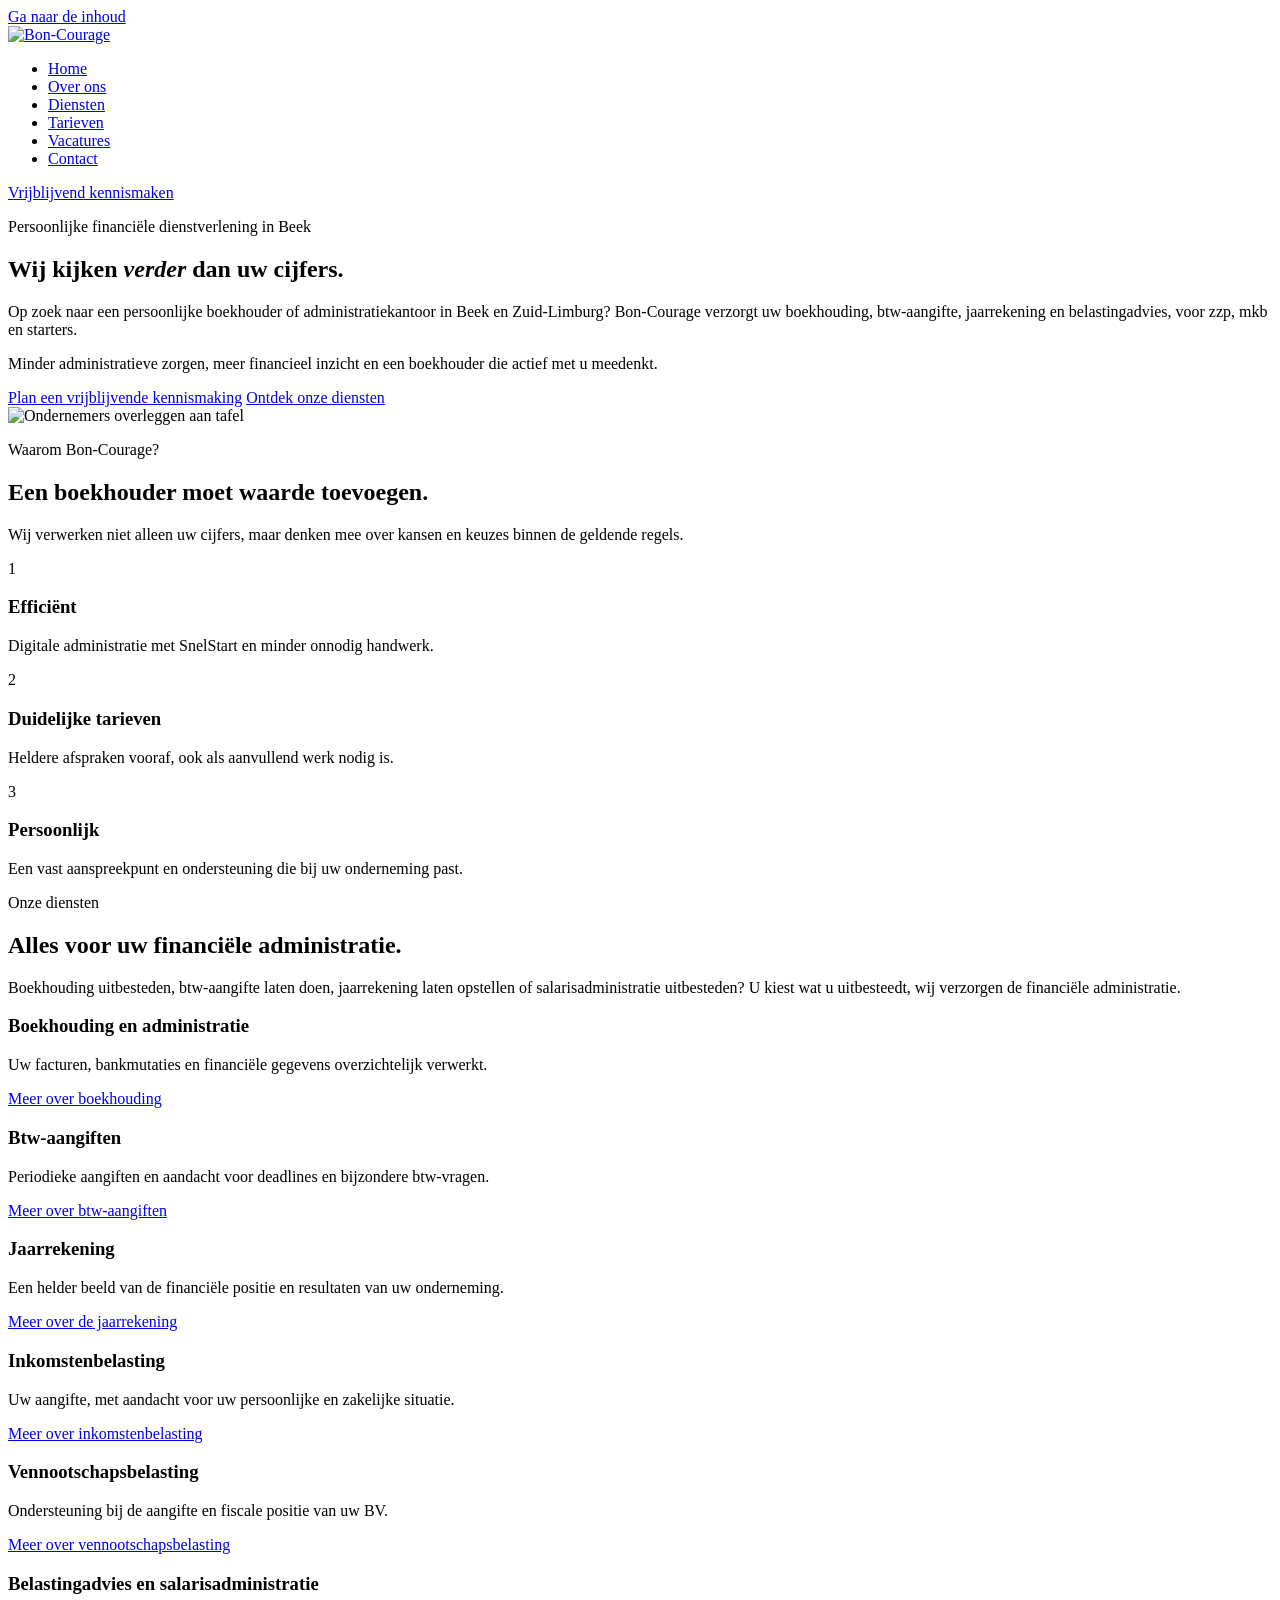
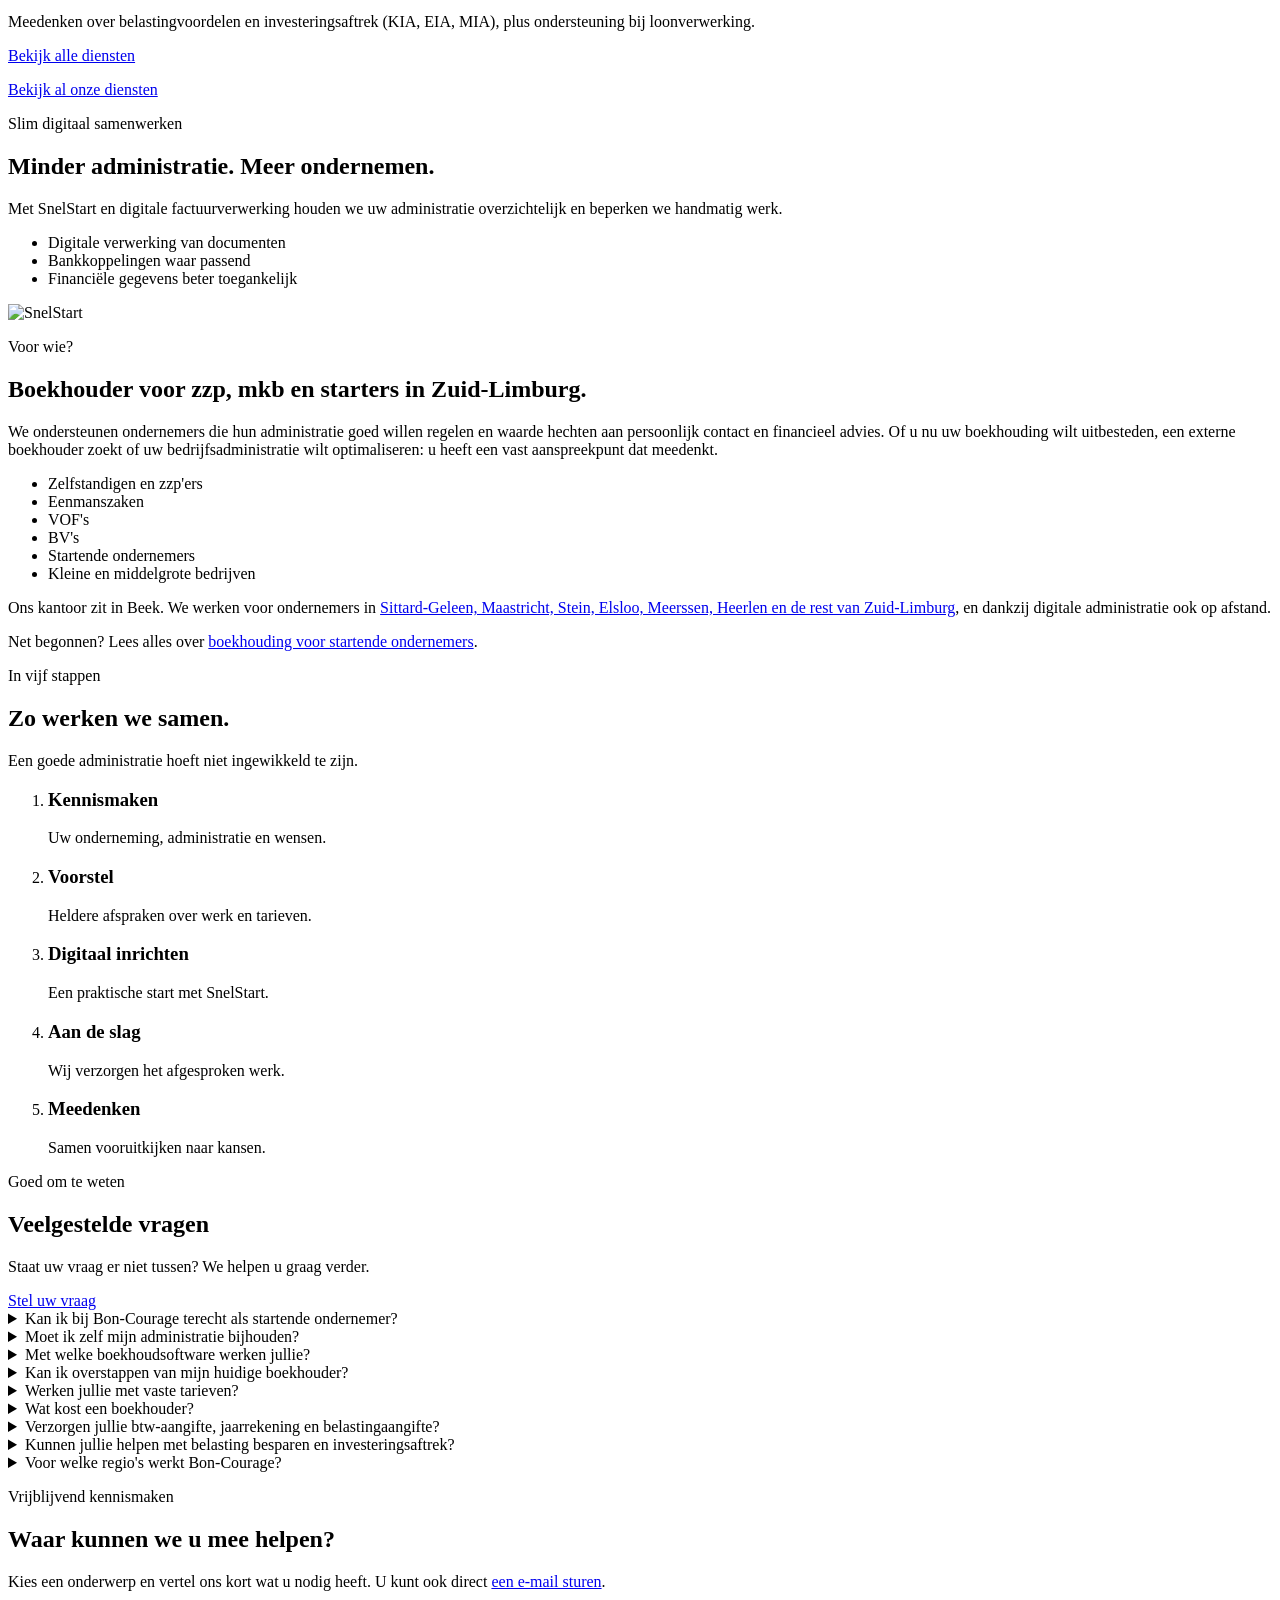
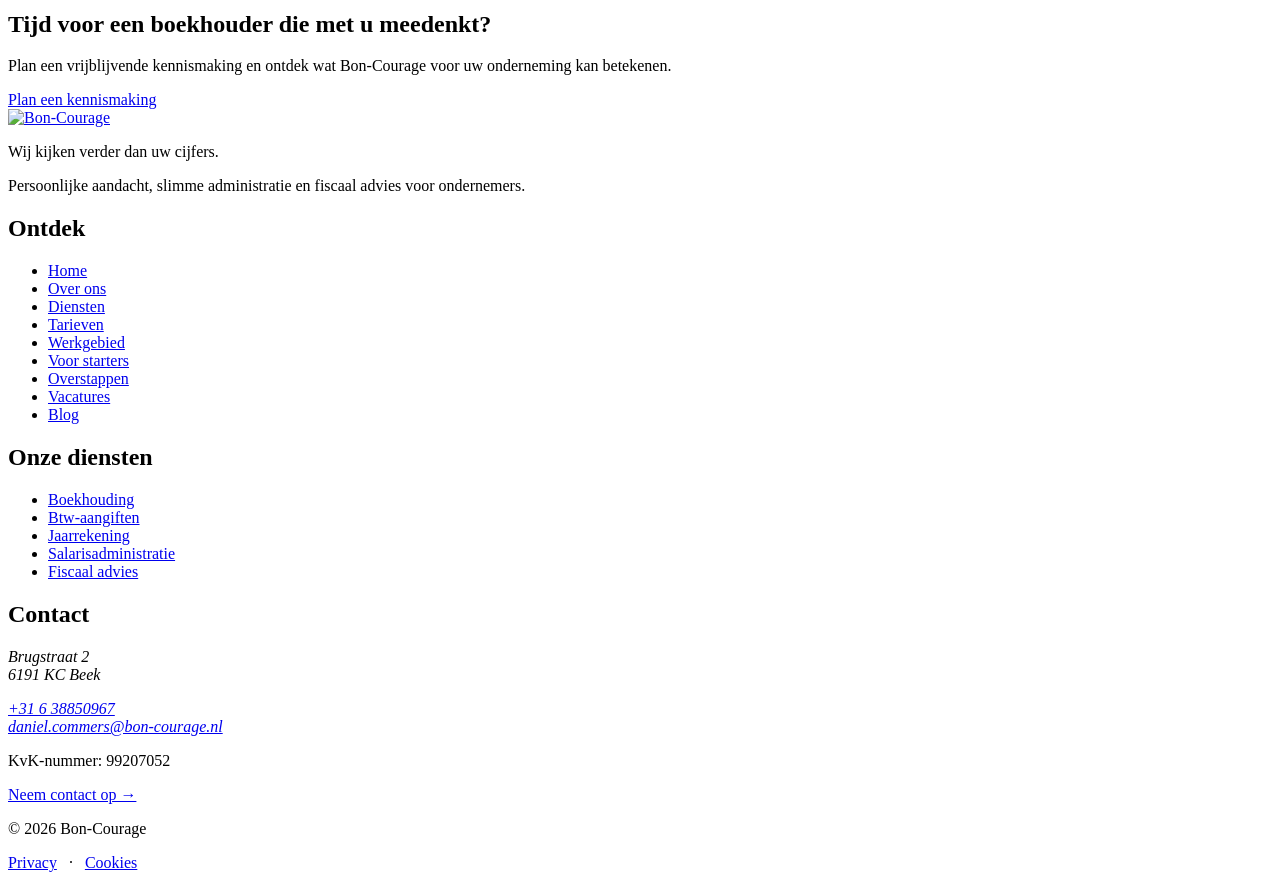
==== commit d34d8a77: "V2 website Nieuw design, betere seo,  nieuw logo" ====
--- a/index.html
+++ b/index.html
@@ -1,150 +1,308 @@
-<!DOCTYPE html>
+<!doctype html>
 <html lang="nl">
 <head>
-    <meta charset="UTF-8">
-    <meta name="viewport" content="width=device-width, initial-scale=1.0">
-    <title>Bon Courage | Financiële Administratie & Advies</title>
-    <link href="https://fonts.googleapis.com/css2?family=Montserrat:wght@400;700&display=swap" rel="stylesheet">
-    <link rel="stylesheet" href="style.css?v=1.2">
+    <meta charset="utf-8">
+    <meta name="viewport" content="width=device-width, initial-scale=1">
+    <meta name="description" content="Persoonlijke boekhouder en administratiekantoor in Beek voor zzp, mkb en starters in Zuid-Limburg. Boekhouding uitbesteden, btw, jaarrekening en belastingadvies met duidelijke tarieven.">
+    <link rel="canonical" href="https://bon-courage.nl/">
+    <meta name="theme-color" content="#f5ecde">
+    <meta property="og:type" content="website">
+    <meta property="og:locale" content="nl_NL">
+    <meta property="og:site_name" content="Bon Courage">
+    <meta property="og:url" content="https://bon-courage.nl/">
+    <meta property="og:title" content="Boekhouder Beek en Zuid-Limburg | Bon-Courage">
+    <meta property="og:description" content="Persoonlijke boekhouder en administratiekantoor voor zzp, mkb en starters in Beek, Sittard-Geleen, Maastricht en heel Zuid-Limburg.">
+    <title>Boekhouder Beek &amp; Zuid-Limburg | Administratiekantoor voor ondernemers | Bon-Courage</title>
+    <link rel="icon" href="favicon.ico" sizes="48x48">
+    <link rel="icon" href="favicon.svg" type="image/svg+xml">
+    <link rel="apple-touch-icon" href="apple-touch-icon.png">
+    <link rel="manifest" href="site.webmanifest">
+    <meta property="og:image" content="https://bon-courage.nl/assets/images/og-image-1200x630.png">
+    <link rel="stylesheet" href="assets/css/style.css">
+    <script src="assets/js/animations.js" defer></script>
+    <script src="assets/js/aanvraag.js" defer></script>
+    <script type="application/ld+json">
+        {
+            "@context": "https://schema.org",
+            "@type": "AccountingService",
+            "name": "Bon-Courage",
+            "url": "https://bon-courage.nl/",
+            "email": "daniel.commers@bon-courage.nl",
+            "telephone": "+31 6 38850967",
+            "address": {
+                "@type": "PostalAddress",
+                "streetAddress": "Brugstraat 2",
+                "postalCode": "6191 KC",
+                "addressLocality": "Beek",
+                "addressCountry": "NL"
+            },
+            "image": "https://bon-courage.nl/assets/images/logo.png",
+            "description": "Persoonlijk administratiekantoor en boekhouder voor zzp'ers, mkb, starters en BV's in Beek en Zuid-Limburg.",
+            "areaServed": [
+                {"@type": "City", "name": "Beek"},
+                {"@type": "City", "name": "Sittard-Geleen"},
+                {"@type": "City", "name": "Maastricht"},
+                {"@type": "City", "name": "Stein"},
+                {"@type": "City", "name": "Elsloo"},
+                {"@type": "City", "name": "Meerssen"},
+                {"@type": "City", "name": "Born"},
+                {"@type": "City", "name": "Echt"},
+                {"@type": "City", "name": "Schinnen"},
+                {"@type": "City", "name": "Heerlen"},
+                {"@type": "City", "name": "Valkenburg"},
+                {"@type": "City", "name": "Nuth"},
+                {"@type": "City", "name": "Brunssum"},
+                {"@type": "City", "name": "Kerkrade"},
+                {"@type": "City", "name": "Landgraaf"},
+                {"@type": "AdministrativeArea", "name": "Zuid-Limburg"},
+                {"@type": "AdministrativeArea", "name": "Limburg"}
+            ],
+            "knowsAbout": ["Boekhouding", "Btw-aangifte", "Jaarrekening", "Inkomstenbelasting", "Vennootschapsbelasting", "Salarisadministratie", "Belastingadvies", "Investeringsaftrek"],
+            "hasOfferCatalog": {
+                "@type": "OfferCatalog",
+                "name": "Diensten",
+                "itemListElement": [
+                    {"@type": "Offer", "itemOffered": {"@type": "Service", "name": "Boekhouding en financiële administratie uitbesteden"}},
+                    {"@type": "Offer", "itemOffered": {"@type": "Service", "name": "Btw-aangifte en ICP-opgaaf"}},
+                    {"@type": "Offer", "itemOffered": {"@type": "Service", "name": "Jaarrekening laten opstellen"}},
+                    {"@type": "Offer", "itemOffered": {"@type": "Service", "name": "Inkomstenbelasting- en vennootschapsbelastingaangifte"}},
+                    {"@type": "Offer", "itemOffered": {"@type": "Service", "name": "Salarisadministratie"}},
+                    {"@type": "Offer", "itemOffered": {"@type": "Service", "name": "Belastingadvies en investeringsaftrek (KIA, EIA, MIA)"}}
+                ]
+            }
+        }
+    </script>
+    <script type="application/ld+json">
+        {
+            "@context": "https://schema.org",
+            "@type": "FAQPage",
+            "mainEntity": [
+                {"@type": "Question", "name": "Kan ik bij Bon-Courage terecht als startende ondernemer?", "acceptedAnswer": {"@type": "Answer", "text": "Zeker. We helpen u de administratie praktisch in te richten en bespreken de financiële en fiscale aandachtspunten bij de start."}},
+                {"@type": "Question", "name": "Wat kost een boekhouder?", "acceptedAnswer": {"@type": "Answer", "text": "Dat hangt af van het aantal transacties, de rechtsvorm en hoeveel u zelf doet. Voor terugkerend werk maken we zoveel mogelijk vaste prijsafspraken, bijvoorbeeld een vast maandbedrag, die we vooraf met u bespreken."}},
+                {"@type": "Question", "name": "Moet ik zelf mijn administratie bijhouden?", "acceptedAnswer": {"@type": "Answer", "text": "Niet per se. U kunt uw administratie zelf voorbereiden of meer van de verwerking aan ons uitbesteden. We bespreken samen wat past."}},
+                {"@type": "Question", "name": "Met welke boekhoudsoftware werken jullie?", "acceptedAnswer": {"@type": "Answer", "text": "We werken met SnelStart om administraties digitaal te verwerken en waar mogelijk processen te automatiseren."}},
+                {"@type": "Question", "name": "Kan ik overstappen van mijn huidige boekhouder?", "acceptedAnswer": {"@type": "Answer", "text": "Ja. We bekijken samen hoe uw administratie is ingericht en wat nodig is voor een soepele overstap."}},
+                {"@type": "Question", "name": "Werken jullie met vaste tarieven?", "acceptedAnswer": {"@type": "Answer", "text": "Voor standaardwerkzaamheden maken we zoveel mogelijk vaste prijsafspraken. Aanvullende werkzaamheden bespreken we vooraf."}},
+                {"@type": "Question", "name": "Verzorgen jullie btw-aangifte, jaarrekening en belastingaangifte?", "acceptedAnswer": {"@type": "Answer", "text": "Ja. Naast de dagelijkse boekhouding verzorgen we btw-aangiften en ICP-opgaaf, de jaarrekening en de aangifte inkomstenbelasting of vennootschapsbelasting."}},
+                {"@type": "Question", "name": "Kunnen jullie helpen met belasting besparen en investeringsaftrek?", "acceptedAnswer": {"@type": "Answer", "text": "We denken actief mee over fiscale mogelijkheden binnen de geldende regels, zoals de kleinschaligheidsinvesteringsaftrek (KIA), energie-investeringsaftrek (EIA) en milieu-investeringsaftrek (MIA), en controleren of u hier gebruik van kunt maken."}},
+                {"@type": "Question", "name": "Voor welke regio's werkt Bon-Courage?", "acceptedAnswer": {"@type": "Answer", "text": "Vanuit Beek werken we voor ondernemers in heel Zuid-Limburg, onder meer in Sittard-Geleen, Maastricht, Stein, Elsloo, Meerssen, Heerlen en omgeving. Dankzij digitale administratie kan dat ook op afstand."}}
+            ]
+        }
+    </script>
 </head>
 <body>
-
-    <nav class="navbar">
-        <div class="logo-container">
-            <a href="#home">
-                <img src="logo.png" alt="Bon Courage Logo" class="site-logo">
+    <a class="skip-link" href="#main">Ga naar de inhoud</a>
+
+    <header class="site-header">
+        <nav class="navbar container" aria-label="Hoofdnavigatie">
+            <a class="brand" href="index.html" aria-label="Bon Courage, naar de startpagina">
+                <img src="assets/images/logo-navbar.png" alt="Bon-Courage" class="site-logo" width="870" height="609">
             </a>
-        </div>
-        
-        <ul class="nav-links">
-            <li><a href="#home">Home</a></li>
-            <li><a href="#diensten">Diensten</a></li>
-            <li><a href="#contact">Contact</a></li>
-            <li><a href="#vacatures">Vacatures</a></li>
-        </ul>
-        
-        <div class="nav-icons">
-            <a href="mailto:dave.collas@bon-courage.nl" class="mail-icon">
-                <svg xmlns="http://www.w3.org/2000/svg" width="24" height="24" viewBox="0 0 24 24" fill="none" stroke="currentColor" stroke-width="2" stroke-linecap="round" stroke-linejoin="round"><path d="M4 4h16c1.1 0 2 .9 2 2v12c0 1.1-.9 2-2 2H4c-1.1 0-2-.9-2-2V6c0-1.1.9-2 2-2z"></path><polyline points="22,6 12,13 2,6"></polyline></svg>
-            </a>
-        </div>
-    </nav>
-
-    <header id="home" class="hero">
-        <div class="hero-content">
-            <h1>Financieel overzicht geeft rust.</h1>
-            <p>Bon Courage ondersteunt ondernemers bij hun volledige administratie met een persoonlijke aanpak en deskundig advies.</p>
-            <a href="#contact" class="cta-button">Maak een afspraak</a>
-        </div>
+            <ul class="nav-links">
+                <li><a href="index.html" class="nav-active">Home</a></li>
+                <li><a href="over.html">Over ons</a></li>
+                <li><a href="diensten.html">Diensten</a></li>
+                <li><a href="tarieven.html">Tarieven</a></li>
+                <li><a href="vacatures.html">Vacatures</a></li>
+                <li><a href="contact.html">Contact</a></li>
+            </ul>
+            <a class="button button-primary nav-cta" href="contact.html">Vrijblijvend kennismaken</a>
+        </nav>
     </header>
 
-    <section class="home-info container">
-        <div class="mission-box">
-            <h2 class="section-title">Over Ons</h2>
-            <p class="mission-text">
-                Bij <strong>Bon Courage</strong> geloven we dat cijfers niet alleen de afsluiting van het verleden zijn, maar de brandstof voor uw toekomst. Wij zijn geen traditioneel administratiekantoor; wij zijn uw strategische partner die staat voor een efficiënt en doelgerichte aanpak. Door alle overbodige ballast overboord te gooien, creëren we ruimte voor wat er écht toe doet: uw groei.
-                <br><br>
-                Onze kracht ligt in onze innovatiekracht. Met <strong>duidelijke, efficiente software</strong> automatiseren we tijdrovende processen, waardoor foutmarges verdwijnen en u altijd real-time inzicht heeft in uw cijfers. Dit stelt ons in staat om hoogwaardige kwaliteit te leveren tegen <strong>scherpe en transparante tarieven</strong>. 
-                <br><br>
-                Geen verborgen kosten of ingewikkelde facturen, maar volledige ontzorging via ons <strong>All-in Ontzorging</strong>. Van de dagelijkse administratie tot de jaarrekening en fiscaal advies; wij regelen het onder één dak. Bon Courage staat voor rust, deskundigheid en de moed om samen verder te kijken dan de balans.
-            </p>
-        </div>
-
-        <div class="benefits-grid">
-            <div class="benefit-item">
-                <div class="benefit-img" style="background-image: url('https://images.unsplash.com/photo-1460925895917-afdab827c52f?auto=format&fit=crop&q=80&w=500');"></div>
-                <div class="benefit-content">
-                    <h3>1. Efficiënte Software</h3>
-                    <p>Snellere verwerking en u heeft de cijfers altijd bij de hand.</p>
-                </div>
-            </div>
-            <div class="benefit-item">
-                <div class="benefit-img" style="background-image: url('https://images.unsplash.com/photo-1499750310107-5fef28a66643?auto=format&fit=crop&q=80&w=500');"></div>
-                <div class="benefit-content">
-                    <h3>2. Lean & Mean</h3>
-                    <p>Wij focussen op de kern en automatiseren waar mogelijk. Geen onnodige ballast.</p>
-                </div>
-            </div>
-            <div class="benefit-item">
-                <div class="benefit-img" style="background-image: url('https://images.unsplash.com/photo-1556742044-3c52d6e88c62?auto=format&fit=crop&q=80&w=500');"></div>
-                <div class="benefit-content">
-                    <h3>3. Scherpe Tarieven</h3>
-                    <p>Eerlijke prijzen door onze efficiënte werkwijze. Helderheid vooraf, geen verrassingen.</p>
-                </div>
-            </div>
-            <div class="benefit-item">
-                <div class="benefit-img" style="background-image: url('all-in.jpg');"></div>
-                <div class="benefit-content">
-                    <h3>4. All-in Ontzorging</h3>
-                    <p>Volledige ontzorging van aangifte tot jaarrekening. Alles in één overzichtelijk pakket.</p>
-                </div>
-            </div>
-        </div>
-    </section>
-
-    <section id="diensten" class="services-section">
-        <div class="container">
-            <h2 class="section-title white-text">Diensten</h2>
-            <div class="services-grid">
-                <div class="service-card dark-card">
-                    <h3>Boekhouding</h3>
-                    <p>Uw volledige administratie digitaal verwerkt. Van facturen tot bankkoppelingen.</p>
-                </div>
-                <div class="service-card dark-card">
-                    <h3>Fiscaal Advies</h3>
-                    <p>Proactief advies over fiscale voordelen en de beste koers voor uw onderneming.</p>
-                </div>
-                <div class="service-card dark-card">
-                    <h3>Jaarrekening</h3>
-                    <p>Heldere rapportages die u direct inzicht geven in de groei van uw bedrijf.</p>
-                </div>
-            </div>
-        </div>
-    </section>
-
-    <section id="vacatures" class="vacatures-section-white">
-        <div class="container" style="text-align: center;">
-            <h2 class="section-title">Vacatures</h2>
-            <p style="margin-bottom: 40px; color: #444;">Wil jij werken bij een kantoor dat houdt van innovatie? Wij zoeken talent dat modern durft te werken.</p>
-            
-            <div class="open-sollicitatie-box standout">
-                <h3>Open Sollicitatie</h3>
-                <p>Staat jouw droombaan er niet tussen, maar denk je dat je <strong>perfect bij ons team past</strong>? Wij zijn altijd op zoek naar <strong>gedreven talent</strong> dat met ons mee wil groeien.</p>
-                <a href="mailto:daniel.commers@bon-courage.nl?subject=Open%20Sollicitatie%20Bon%20Courage" class="cta-button pulse-btn">Direct solliciteren via mail</a>
-            </div>
-        </div>
-    </section>
-
-    <section id="contact" class="container">
-        <h2 class="section-title">Contact</h2>
-        <div class="contact-wrapper">
-            <div style="margin-bottom: 30px; text-align: center; color: #002D62;">
-                <p><strong>Bon Courage</strong></p>
-                <p>Brugstraat 2, 6191 KC Beek</p>
-                <p>Tel: <a href="tel:+31638850967" style="color: inherit; text-decoration: none;">+31 6 38850967</a></p>
-                <p>Email: <a href="mailto:daniel.commers@bon-courage.nl" style="color: inherit; text-decoration: none;">daniel.commers@bon-courage.nl</a></p>
-            </div>
-            <form class="contact-form">
-                <div class="form-group">
-                    <label>Naam</label>
-                    <input type="text" placeholder="Uw naam" required>
-                </div>
-                <div class="form-group">
-                    <label>E-mail</label>
-                    <input type="email" placeholder="Uw e-mailadres" required>
-                </div>
-                <div class="form-group">
-                    <label>Bericht</label>
-                    <textarea rows="4" placeholder="Wat kunnen we voor u doen?"></textarea>
-                </div>
-                <button type="submit" class="cta-button" style="width: 100%; border: none;">Verstuur bericht</button>
-            </form>
-        </div>
-    </section>
-
-    <footer>
-        <p>&copy; 2026 Bon Courage | Financiële Administratie & Advies</p>
+    <main id="main">
+        <section class="home-hero shape-divider shape-to-white">
+            <div class="container home-hero-layout">
+                <div class="home-hero-copy">
+                    <p class="hero-eyebrow">Persoonlijke financiële dienstverlening in Beek</p>
+                    <h1>Wij kijken <em>verder</em> dan uw cijfers.</h1>
+                    <p class="hero-lead">Op zoek naar een persoonlijke boekhouder of administratiekantoor in Beek en Zuid-Limburg? Bon-Courage verzorgt uw boekhouding, btw-aangifte, jaarrekening en belastingadvies, voor zzp, mkb en starters.</p>
+                    <p class="hero-promise">Minder administratieve zorgen, meer financieel inzicht en een boekhouder die actief met u meedenkt.</p>
+                    <div class="hero-actions">
+                        <a class="button button-primary" href="contact.html">Plan een vrijblijvende kennismaking</a>
+                        <a class="hero-link" href="diensten.html">Ontdek onze diensten</a>
+                    </div>
+                </div>
+                <div class="home-hero-photo">
+                    <img src="assets/images/overleg-stock.jpg" alt="Ondernemers overleggen aan tafel" width="800" height="533">
+                </div>
+            </div>
+        </section>
+
+        <section class="section-space section-warm home-values-section shape-divider shape-to-navy">
+            <div class="container">
+                <div class="section-heading">
+                    <div><p class="section-label">Waarom Bon-Courage?</p><h2>Een boekhouder moet waarde toevoegen.</h2></div>
+                    <p>Wij verwerken niet alleen uw cijfers, maar denken mee over kansen en keuzes binnen de geldende regels.</p>
+                </div>
+                <div class="value-grid">
+                    <article class="value-card"><span class="value-number">1</span><h3>Efficiënt</h3><p>Digitale administratie met SnelStart en minder onnodig handwerk.</p></article>
+                    <article class="value-card"><span class="value-number">2</span><h3>Duidelijke tarieven</h3><p>Heldere afspraken vooraf, ook als aanvullend werk nodig is.</p></article>
+                    <article class="value-card"><span class="value-number">3</span><h3>Persoonlijk</h3><p>Een vast aanspreekpunt en ondersteuning die bij uw onderneming past.</p></article>
+                </div>
+            </div>
+        </section>
+
+        <section class="section-space home-services-section shape-divider shape-to-warm">
+            <div class="container">
+                <div class="section-heading">
+                    <div><p class="section-label">Onze diensten</p><h2>Alles voor uw financiële administratie.</h2></div>
+                    <p>Boekhouding uitbesteden, btw-aangifte laten doen, jaarrekening laten opstellen of salarisadministratie uitbesteden? U kiest wat u uitbesteedt, wij verzorgen de financiële administratie.</p>
+                </div>
+                <div class="feature-grid home-bento">
+                    <article class="service-card"><h3>Boekhouding en administratie</h3><p>Uw facturen, bankmutaties en financiële gegevens overzichtelijk verwerkt.</p><a href="diensten.html#boekhouding">Meer over boekhouding</a></article>
+                    <article class="service-card"><h3>Btw-aangiften</h3><p>Periodieke aangiften en aandacht voor deadlines en bijzondere btw-vragen.</p><a href="diensten.html#btw">Meer over btw-aangiften</a></article>
+                    <article class="service-card"><h3>Jaarrekening</h3><p>Een helder beeld van de financiële positie en resultaten van uw onderneming.</p><a href="diensten.html#jaarrekening">Meer over de jaarrekening</a></article>
+                    <article class="service-card"><h3>Inkomstenbelasting</h3><p>Uw aangifte, met aandacht voor uw persoonlijke en zakelijke situatie.</p><a href="diensten.html#inkomstenbelasting">Meer over inkomstenbelasting</a></article>
+                    <article class="service-card"><h3>Vennootschapsbelasting</h3><p>Ondersteuning bij de aangifte en fiscale positie van uw BV.</p><a href="diensten.html#vennootschapsbelasting">Meer over vennootschapsbelasting</a></article>
+                    <article class="service-card"><h3>Belastingadvies en salarisadministratie</h3><p>Meedenken over belastingvoordelen en investeringsaftrek (KIA, EIA, MIA), plus ondersteuning bij loonverwerking.</p><a href="diensten.html#advies">Bekijk alle diensten</a></article>
+                </div>
+                <p class="hero-actions"><a class="button button-outline" href="diensten.html">Bekijk al onze diensten</a></p>
+            </div>
+        </section>
+
+        <section class="section-space section-warm home-software-section shape-divider shape-to-blue">
+            <div class="container software-panel">
+                <div>
+                    <p class="section-label">Slim digitaal samenwerken</p>
+                    <h2>Minder administratie. Meer ondernemen.</h2>
+                    <p>Met SnelStart en digitale factuurverwerking houden we uw administratie overzichtelijk en beperken we handmatig werk.</p>
+                    <ul class="check-list"><li>Digitale verwerking van documenten</li><li>Bankkoppelingen waar passend</li><li>Financiële gegevens beter toegankelijk</li></ul>
+                </div>
+                <div class="software-mark"><img src="assets/images/snelstart-logo.svg" alt="SnelStart" width="4000" height="706" loading="lazy"></div>
+            </div>
+        </section>
+
+        <section class="section-space home-audience-section shape-divider shape-to-warm">
+            <div class="container editorial-split">
+                <div><p class="section-label">Voor wie?</p><h2>Boekhouder voor zzp, mkb en starters in Zuid-Limburg.</h2></div>
+                <div class="editorial-copy">
+                    <p>We ondersteunen ondernemers die hun administratie goed willen regelen en waarde hechten aan persoonlijk contact en financieel advies. Of u nu uw boekhouding wilt uitbesteden, een externe boekhouder zoekt of uw bedrijfsadministratie wilt optimaliseren: u heeft een vast aanspreekpunt dat meedenkt.</p>
+                    <ul class="audience-list"><li>Zelfstandigen en zzp'ers</li><li>Eenmanszaken</li><li>VOF's</li><li>BV's</li><li>Startende ondernemers</li><li>Kleine en middelgrote bedrijven</li></ul>
+                    <p>Ons kantoor zit in Beek. We werken voor ondernemers in <a class="text-link" href="werkgebied.html">Sittard-Geleen, Maastricht, Stein, Elsloo, Meerssen, Heerlen en de rest van Zuid-Limburg</a>, en dankzij digitale administratie ook op afstand.</p>
+                    <p>Net begonnen? Lees alles over <a class="text-link" href="starters.html">boekhouding voor startende ondernemers</a>.</p>
+                </div>
+            </div>
+        </section>
+
+        <section class="section-space section-warm process-section home-process-section shape-divider shape-to-white">
+            <div class="container">
+                <div class="section-heading"><div><p class="section-label">In vijf stappen</p><h2>Zo werken we samen.</h2></div><p>Een goede administratie hoeft niet ingewikkeld te zijn.</p></div>
+                <ol class="steps">
+                    <li><h3>Kennismaken</h3><p>Uw onderneming, administratie en wensen.</p></li>
+                    <li><h3>Voorstel</h3><p>Heldere afspraken over werk en tarieven.</p></li>
+                    <li><h3>Digitaal inrichten</h3><p>Een praktische start met SnelStart.</p></li>
+                    <li><h3>Aan de slag</h3><p>Wij verzorgen het afgesproken werk.</p></li>
+                    <li><h3>Meedenken</h3><p>Samen vooruitkijken naar kansen.</p></li>
+                </ol>
+            </div>
+        </section>
+
+        <section class="section-space faq-section home-faq-section shape-divider shape-to-blue">
+            <div class="container faq-layout">
+                <div><p class="section-label">Goed om te weten</p><h2>Veelgestelde vragen</h2><p>Staat uw vraag er niet tussen? We helpen u graag verder.</p><a class="text-link" href="contact.html">Stel uw vraag</a></div>
+                <div class="faq-list">
+                    <details><summary>Kan ik bij Bon-Courage terecht als startende ondernemer?</summary><p>Zeker. We helpen u de administratie praktisch in te richten en bespreken de financiële en fiscale aandachtspunten bij de start.</p></details>
+                    <details><summary>Moet ik zelf mijn administratie bijhouden?</summary><p>Niet per se. U kunt uw administratie zelf voorbereiden of meer van de verwerking aan ons uitbesteden. We bespreken samen wat past.</p></details>
+                    <details><summary>Met welke boekhoudsoftware werken jullie?</summary><p>We werken met SnelStart om administraties digitaal te verwerken en waar mogelijk processen te automatiseren.</p></details>
+                    <details><summary>Kan ik overstappen van mijn huidige boekhouder?</summary><p>Ja. We bekijken samen hoe uw administratie is ingericht en wat nodig is voor een soepele overstap.</p></details>
+                    <details><summary>Werken jullie met vaste tarieven?</summary><p>Voor standaardwerkzaamheden maken we zoveel mogelijk vaste prijsafspraken. Aanvullende werkzaamheden bespreken we vooraf.</p></details>
+                    <details><summary>Wat kost een boekhouder?</summary><p>Dat hangt af van het aantal transacties, uw rechtsvorm en hoeveel u zelf doet. Voor terugkerend werk maken we zoveel mogelijk vaste prijsafspraken, bijvoorbeeld een vast maandbedrag. <a href="tarieven.html">Lees hoe onze tarieven werken</a>.</p></details>
+                    <details><summary>Verzorgen jullie btw-aangifte, jaarrekening en belastingaangifte?</summary><p>Ja. Naast de dagelijkse boekhouding verzorgen we btw-aangiften en ICP-opgaaf, de jaarrekening en de aangifte inkomstenbelasting of vennootschapsbelasting.</p></details>
+                    <details><summary>Kunnen jullie helpen met belasting besparen en investeringsaftrek?</summary><p>We denken actief mee over fiscale mogelijkheden binnen de geldende regels, zoals de kleinschaligheidsinvesteringsaftrek (KIA), energie-investeringsaftrek (EIA) en milieu-investeringsaftrek (MIA), en controleren of u hier gebruik van kunt maken.</p></details>
+                    <details><summary>Voor welke regio's werkt Bon-Courage?</summary><p>Vanuit Beek werken we voor ondernemers in heel Zuid-Limburg, onder meer in Sittard-Geleen, Maastricht, Stein, Elsloo, Meerssen, Heerlen en omgeving. <a href="werkgebied.html">Bekijk ons werkgebied</a>.</p></details>
+                </div>
+            </div>
+        </section>
+
+        <section class="section-space expertise-section home-expertise-section shape-divider shape-to-navy" id="aanvraag">
+            <div class="container">
+                <div class="section-heading">
+                    <div><p class="section-label">Vrijblijvend kennismaken</p><h2>Waar kunnen we u mee helpen?</h2></div>
+                    <p>Kies een onderwerp en vertel ons kort wat u nodig heeft. U kunt ook direct <a href="mailto:daniel.commers@bon-courage.nl">een e-mail sturen</a>.</p>
+                </div>
+                <form id="aanvraag-form" class="request-form" hidden>
+                    <fieldset id="expertise-step">
+                        <legend>Kies uw onderwerpen</legend>
+                        <div class="choice-grid">
+                            <label class="choice-card"><input type="checkbox" name="expertise" value="Boekhouding"><span><strong>Boekhouding</strong><small>Facturen, uitgaven en administratie</small></span></label>
+                            <label class="choice-card"><input type="checkbox" name="expertise" value="Btw-aangiften"><span><strong>Btw-aangiften</strong><small>Aangiften en btw-vragen</small></span></label>
+                            <label class="choice-card"><input type="checkbox" name="expertise" value="Belastingaangiften"><span><strong>Belastingaangiften</strong><small>Inkomsten- of vennootschapsbelasting</small></span></label>
+                            <label class="choice-card"><input type="checkbox" name="expertise" value="Advies"><span><strong>Advies</strong><small>Financiële en fiscale keuzes</small></span></label>
+                            <label class="choice-card"><input type="checkbox" name="expertise" value="Anders"><span><strong>Anders</strong><small>Vertel ons wat u nodig heeft</small></span></label>
+                        </div>
+                        <p id="expertise-error" class="form-error" role="alert" hidden>Kies minimaal één onderwerp om verder te gaan.</p>
+                        <button class="button button-primary" id="request-next" type="button">Verder naar uw gegevens</button>
+                    </fieldset>
+                    <fieldset id="details-step" hidden disabled>
+                        <legend>Uw gegevens</legend>
+                        <div class="form-grid">
+                            <label>Naam <span aria-hidden="true">*</span><input name="name" autocomplete="name" maxlength="100" required></label>
+                            <label>E-mailadres <span aria-hidden="true">*</span><input name="email" type="email" autocomplete="email" maxlength="254" required></label>
+                            <label>Telefoonnummer <span class="optional">(optioneel)</span><input name="phone" type="tel" autocomplete="tel" maxlength="40"></label>
+                            <label>Bedrijfsnaam <span class="optional">(optioneel)</span><input name="company" autocomplete="organization" maxlength="100"></label>
+                            <label class="form-wide">Uw vraag <span aria-hidden="true">*</span><textarea name="message" rows="5" maxlength="1500" required></textarea></label>
+                        </div>
+                        <p class="form-note">Hiermee maakt u een e-mail aan in uw eigen e-mailprogramma. U controleert en verstuurt het bericht zelf.</p>
+                        <div class="form-actions"><button class="button button-outline" id="request-back" type="button">Terug</button><button class="button button-primary" type="submit">Maak e-mail klaar</button></div>
+                        <p id="request-ready" class="request-ready" role="status" hidden>Uw bericht is nog niet verstuurd. <a id="request-mail" href="mailto:daniel.commers@bon-courage.nl">Open uw e-mailprogramma</a> en verstuur het daar.</p>
+                    </fieldset>
+                </form>
+                <noscript><p>Om de keuzehulp te gebruiken is JavaScript nodig. U kunt ook direct <a href="mailto:daniel.commers@bon-courage.nl">een e-mail sturen</a>.</p></noscript>
+            </div>
+        </section>
+
+        <section class="contact-band shape-divider shape-to-deep">
+            <div class="container contact-band-inner">
+                <div><h2>Tijd voor een boekhouder die met u meedenkt?</h2><p>Plan een vrijblijvende kennismaking en ontdek wat Bon-Courage voor uw onderneming kan betekenen.</p></div>
+                <a class="button button-light" href="contact.html">Plan een kennismaking</a>
+            </div>
+        </section>
+    </main>
+
+    <footer class="site-footer">
+        <div class="container footer-grid">
+            <div class="footer-col footer-brand">
+                <a class="footer-logo" href="index.html" aria-label="Bon-Courage, naar de startpagina"><img src="assets/images/logo-footer.png" alt="Bon-Courage" width="870" height="609" loading="lazy"></a>
+                <p class="footer-tagline">Wij kijken verder dan uw cijfers.</p>
+                <p>Persoonlijke aandacht, slimme administratie en fiscaal advies voor ondernemers.</p>
+            </div>
+            <nav class="footer-col" aria-label="Footer navigatie">
+                <h2>Ontdek</h2>
+                <ul>
+                    <li><a href="index.html">Home</a></li>
+                    <li><a href="over.html">Over ons</a></li>
+                    <li><a href="diensten.html">Diensten</a></li>
+                    <li><a href="tarieven.html">Tarieven</a></li>
+                    <li><a href="werkgebied.html">Werkgebied</a></li>
+                    <li><a href="starters.html">Voor starters</a></li>
+                    <li><a href="overstappen.html">Overstappen</a></li>
+                    <li><a href="vacatures.html">Vacatures</a></li>
+                    <li><a href="blog.html">Blog</a></li>
+                </ul>
+            </nav>
+            <nav class="footer-col" aria-label="Onze diensten">
+                <h2>Onze diensten</h2>
+                <ul>
+                    <li><a href="diensten.html#boekhouding">Boekhouding</a></li>
+                    <li><a href="diensten.html#btw">Btw-aangiften</a></li>
+                    <li><a href="diensten.html#jaarrekening">Jaarrekening</a></li>
+                    <li><a href="diensten.html#salarisadministratie">Salarisadministratie</a></li>
+                    <li><a href="diensten.html#advies">Fiscaal advies</a></li>
+                </ul>
+            </nav>
+            <div class="footer-col">
+                <h2>Contact</h2>
+                <address class="footer-address"><p>Brugstraat 2<br>6191 KC Beek</p>
+                    <p><a class="footer-contact-link" href="tel:+31638850967">+31 6 38850967</a><br><a class="footer-contact-link" href="mailto:daniel.commers@bon-courage.nl">daniel.commers@bon-courage.nl</a></p></address>
+                <p class="footer-kvk">KvK-nummer: 99207052</p>
+                <a class="footer-contact-link" href="contact.html">Neem contact op &rarr;</a>
+            </div>
+        </div>
+        <div class="container footer-bottom">
+            <p>&copy; 2026 Bon-Courage</p>
+            <p><a href="privacy.html">Privacy</a> &nbsp; &middot; &nbsp; <a href="cookies.html">Cookies</a></p>
+        </div>
     </footer>
-
 </body>
 </html>
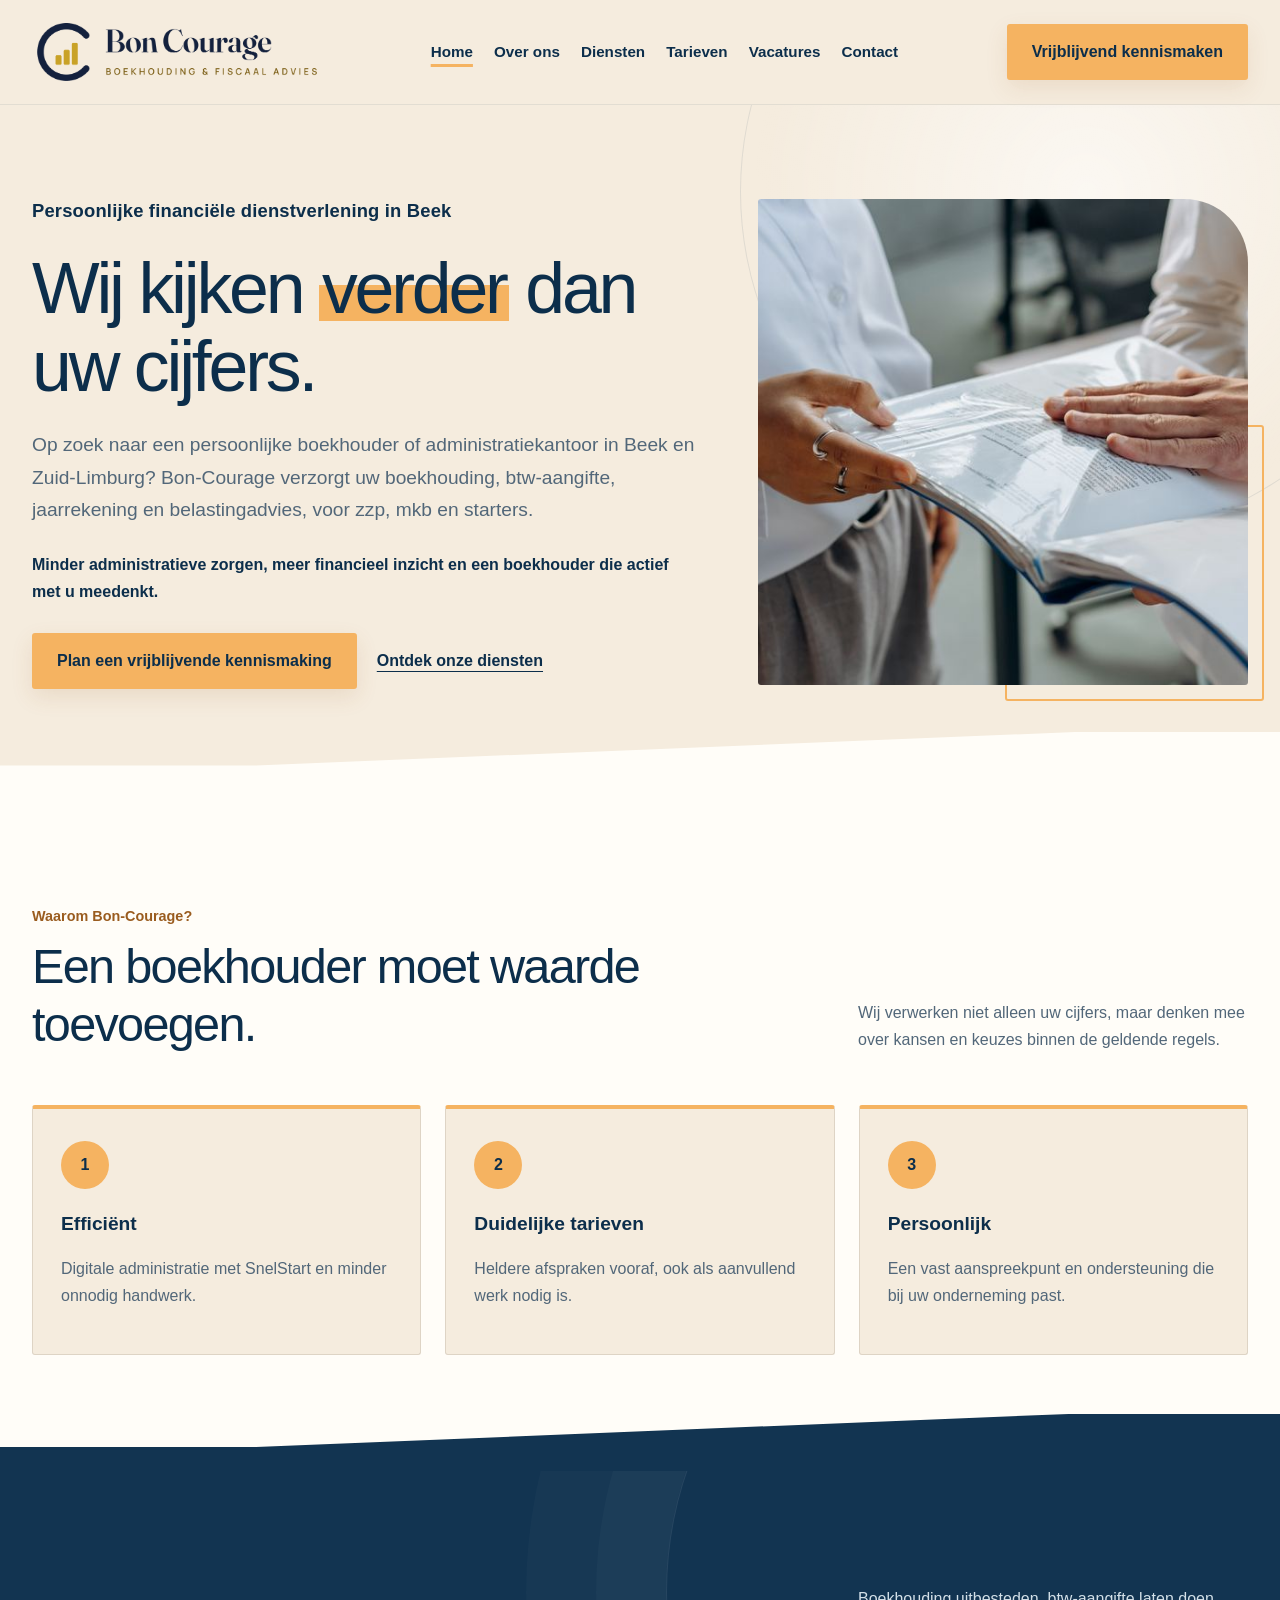
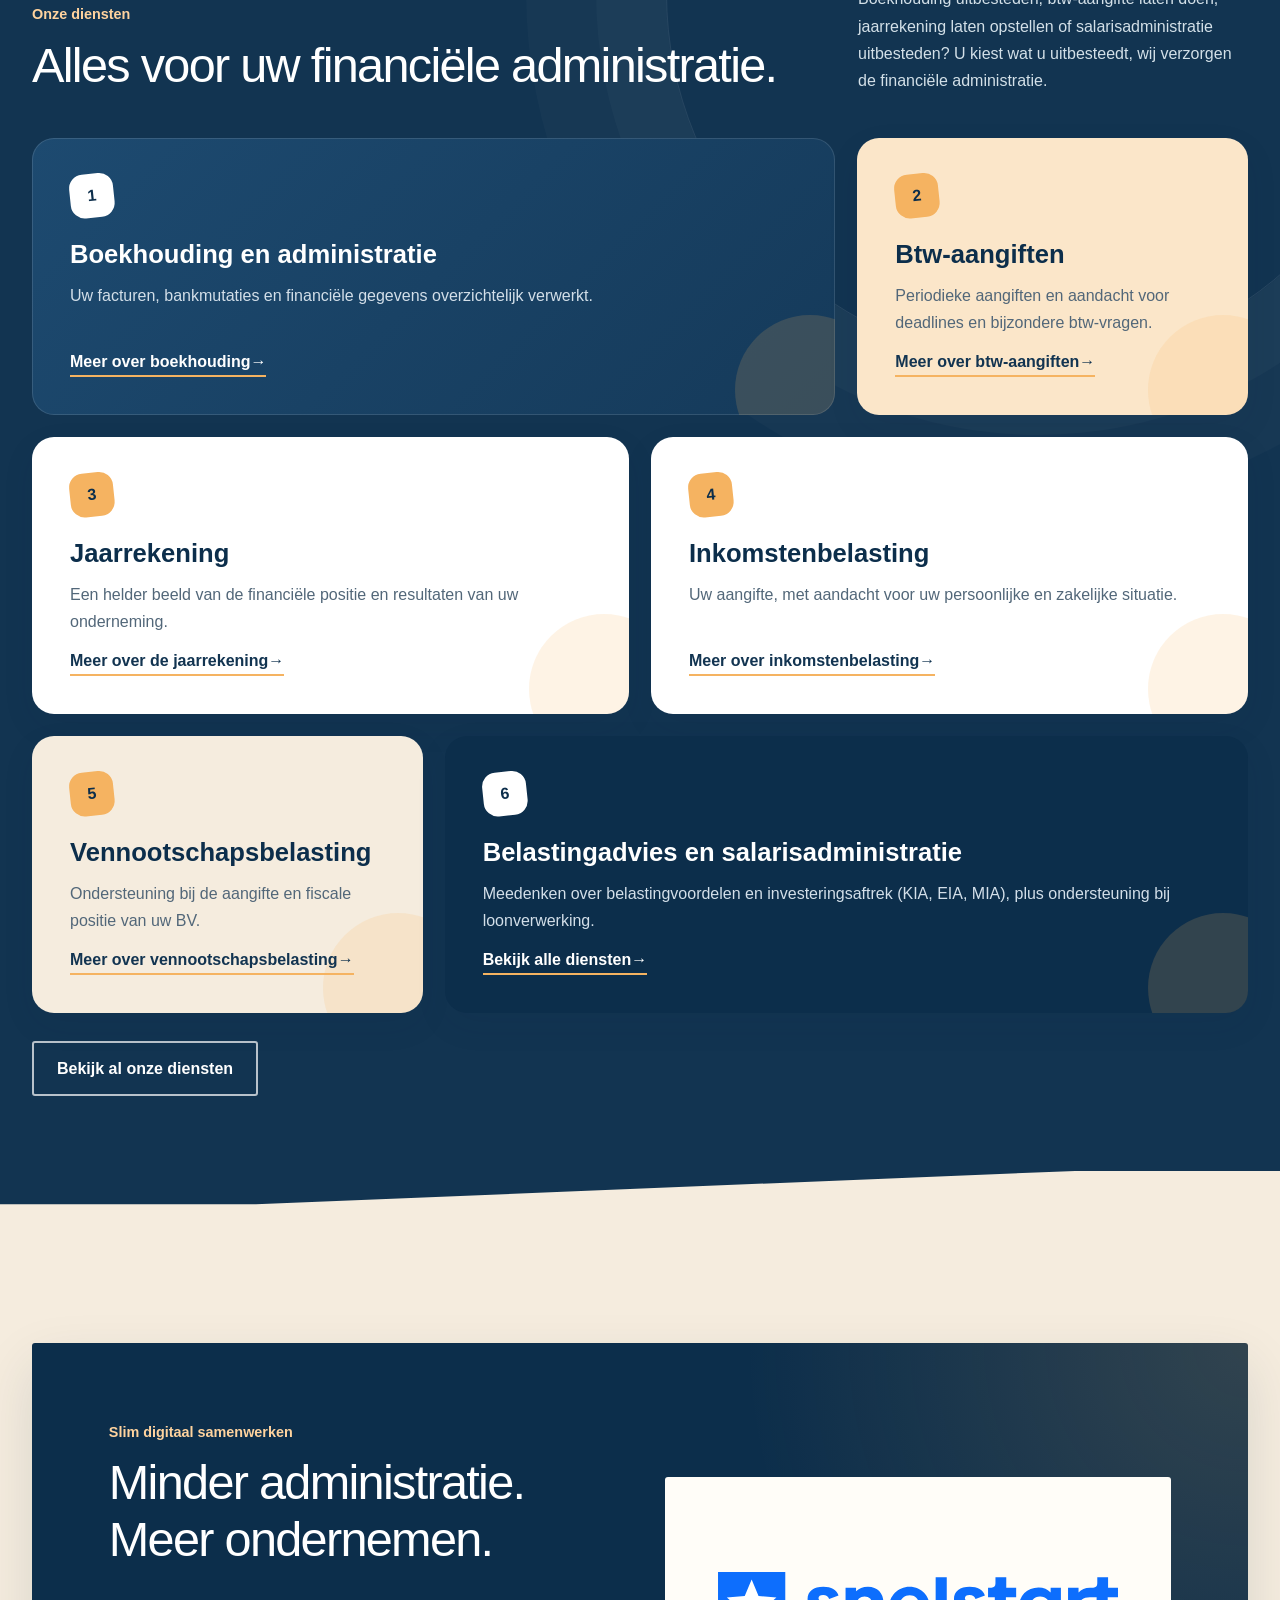
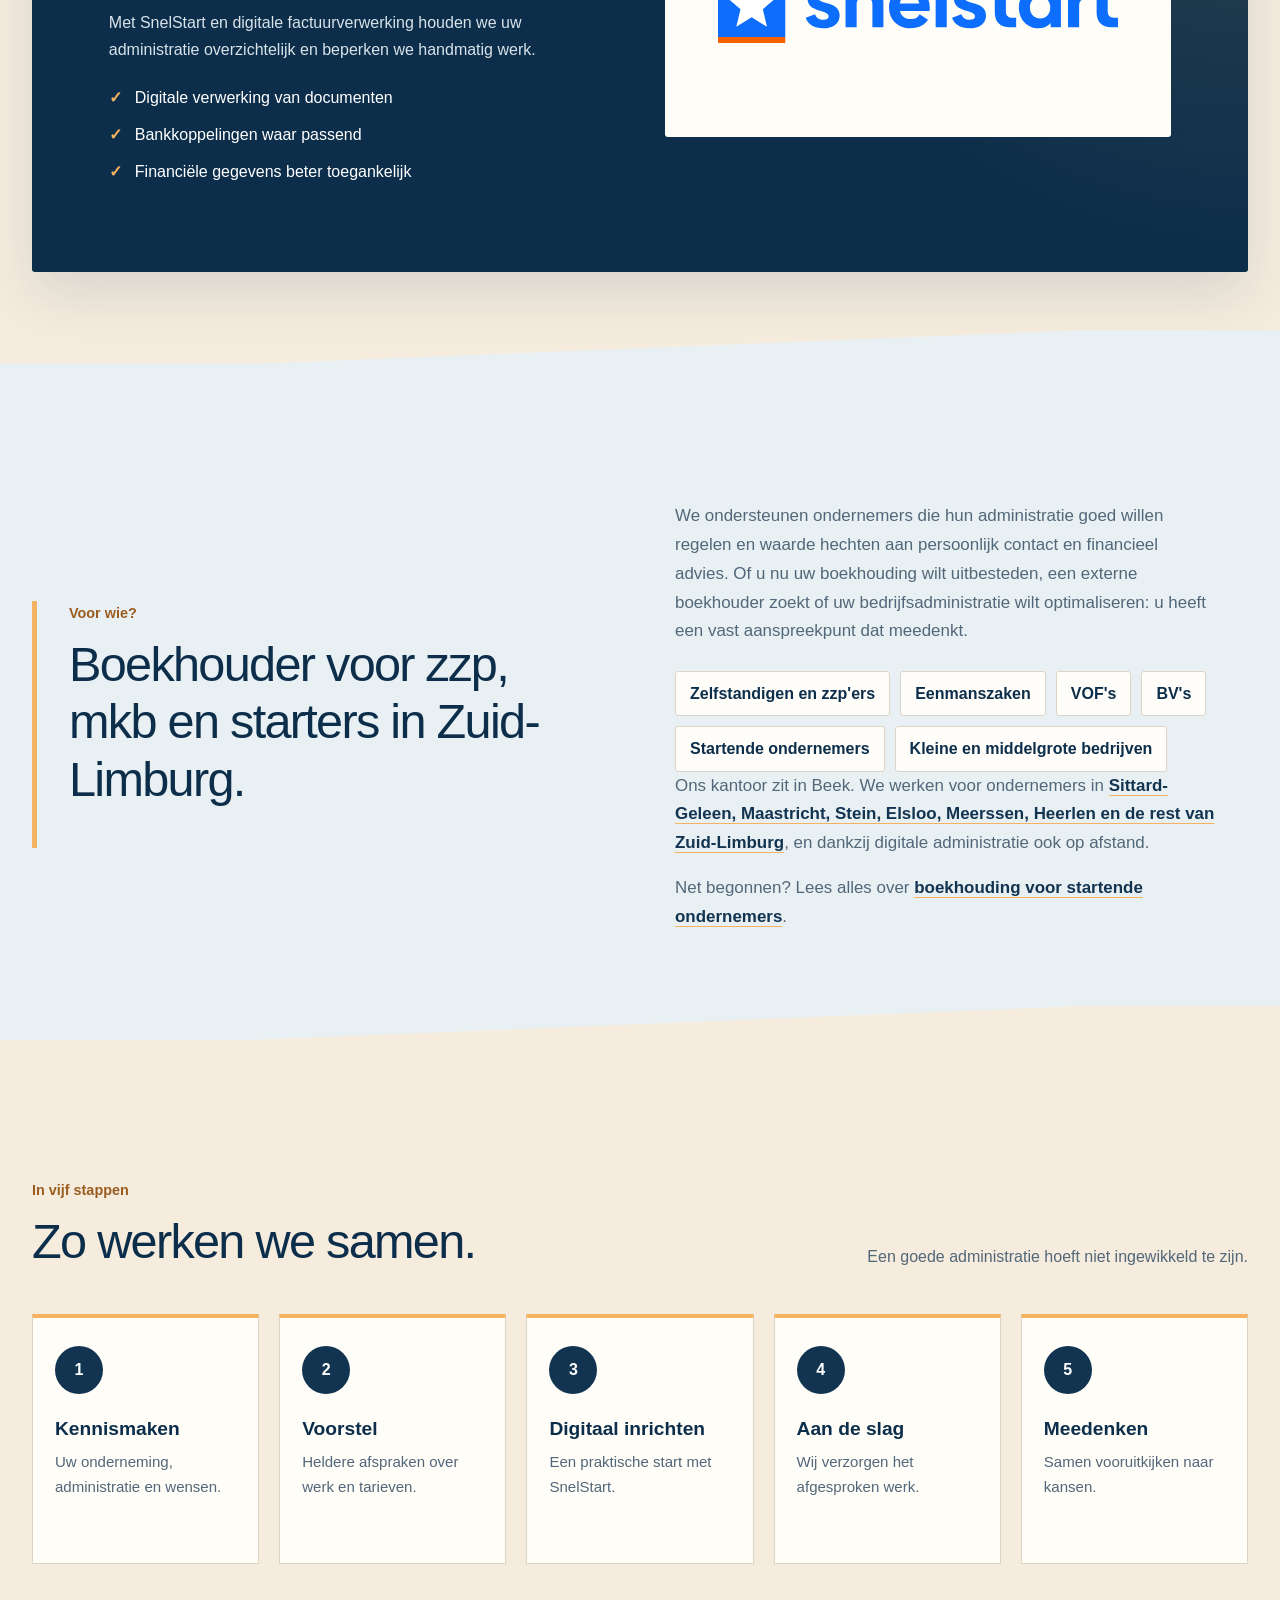
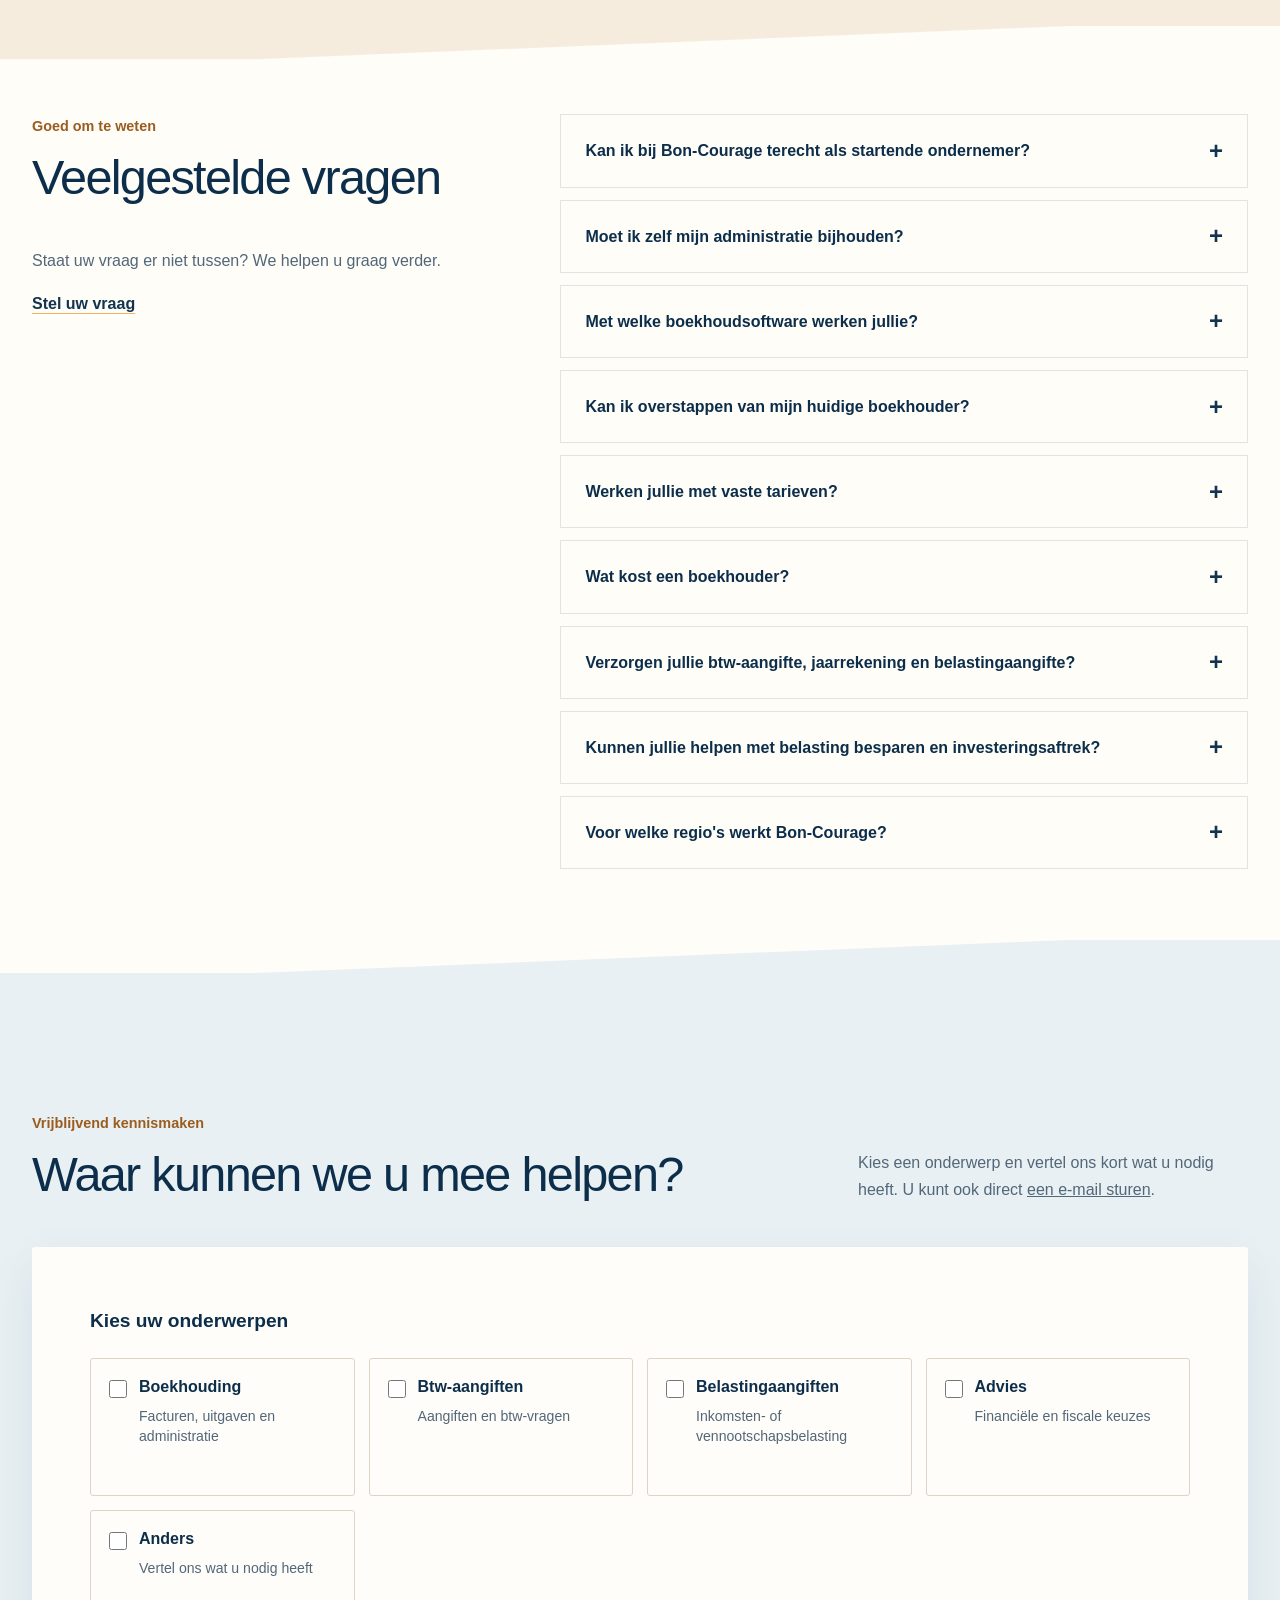
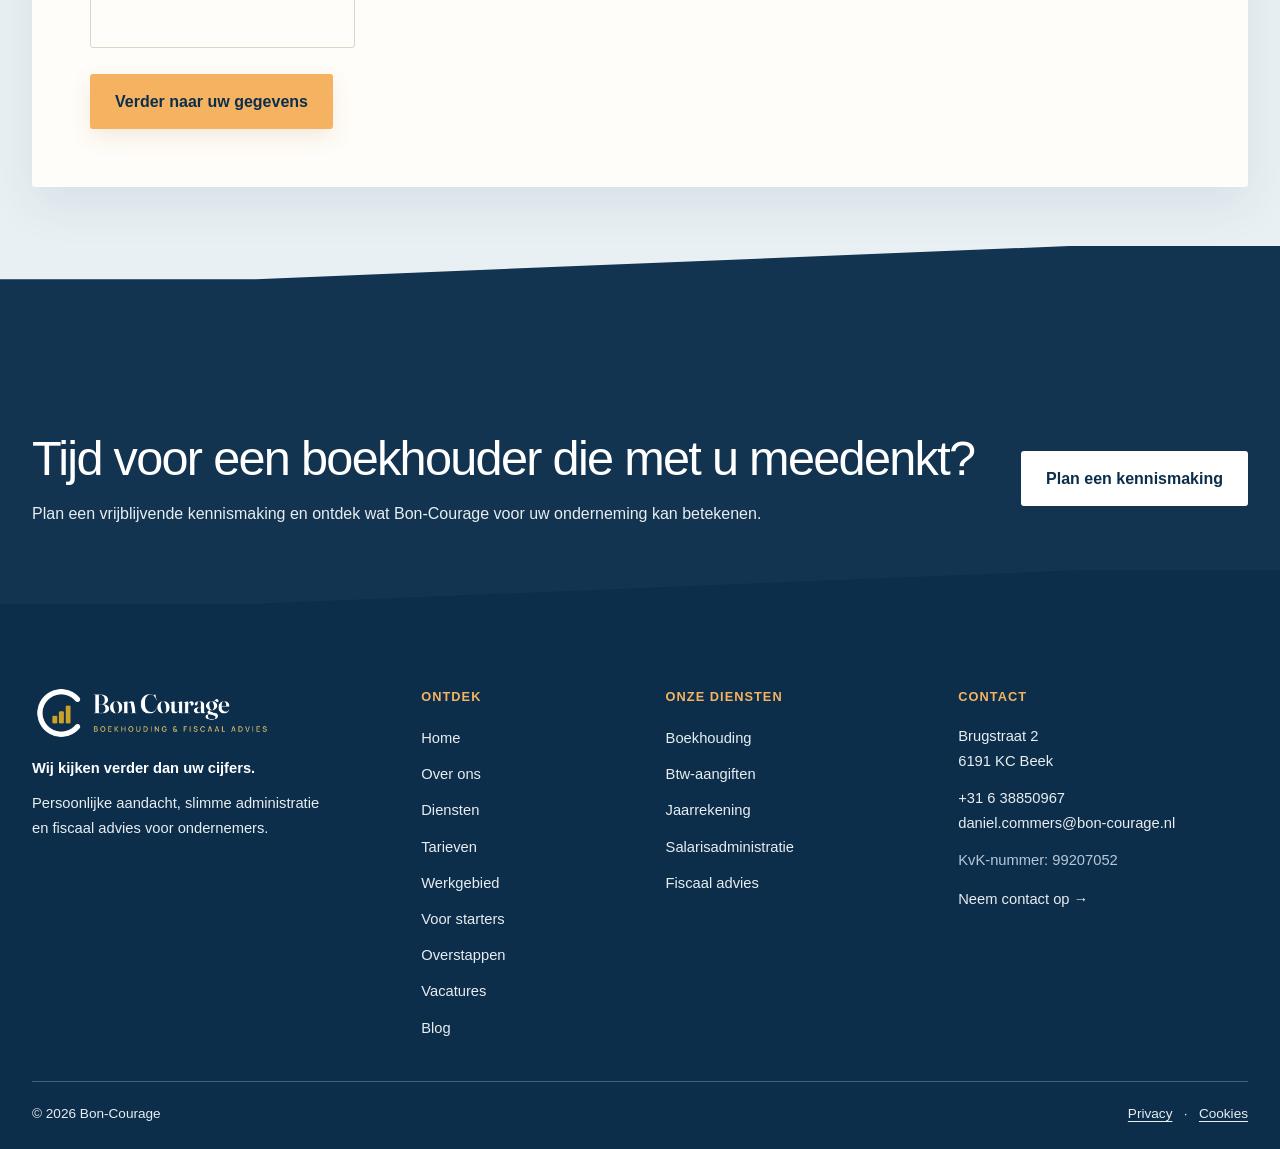
==== commit 34544216: "Add mobile navigation and version assets Co-authored-by: Copilot <223556219+Copilot@users.noreply.gi" ====
--- a/index.html
+++ b/index.html
@@ -18,9 +18,10 @@
     <link rel="apple-touch-icon" href="apple-touch-icon.png">
     <link rel="manifest" href="site.webmanifest">
     <meta property="og:image" content="https://bon-courage.nl/assets/images/og-image-1200x630.png">
-    <link rel="stylesheet" href="assets/css/style.css">
-    <script src="assets/js/animations.js" defer></script>
-    <script src="assets/js/aanvraag.js" defer></script>
+    <link rel="stylesheet" href="assets/css/style.css?v=20261125">
+    <script src="assets/js/animations.js?v=20261125" defer></script>
+    <script src="assets/js/navigation.js?v=20261125" defer></script>
+    <script src="assets/js/aanvraag.js?v=20261125" defer></script>
     <script type="application/ld+json">
         {
             "@context": "https://schema.org",
@@ -96,9 +97,12 @@
     <header class="site-header">
         <nav class="navbar container" aria-label="Hoofdnavigatie">
             <a class="brand" href="index.html" aria-label="Bon Courage, naar de startpagina">
-                <img src="assets/images/logo-navbar.png" alt="Bon-Courage" class="site-logo" width="870" height="609">
+                <img src="assets/images/logo-navbar.png?v=20261125" alt="Bon-Courage" class="site-logo" width="870" height="609">
             </a>
-            <ul class="nav-links">
+            <button class="nav-toggle" type="button" aria-controls="main-navigation" aria-expanded="false" aria-label="Menu openen">
+                <span class="nav-toggle-icon" aria-hidden="true"><span></span><span></span><span></span></span> Menu
+            </button>
+            <ul class="nav-links" id="main-navigation">
                 <li><a href="index.html" class="nav-active">Home</a></li>
                 <li><a href="over.html">Over ons</a></li>
                 <li><a href="diensten.html">Diensten</a></li>
@@ -124,7 +128,7 @@
                     </div>
                 </div>
                 <div class="home-hero-photo">
-                    <img src="assets/images/overleg-stock.jpg" alt="Ondernemers overleggen aan tafel" width="800" height="533">
+                    <img src="assets/images/overleg-stock.jpg?v=20261125" alt="Ondernemers overleggen aan tafel" width="800" height="533">
                 </div>
             </div>
         </section>
@@ -169,7 +173,7 @@
                     <p>Met SnelStart en digitale factuurverwerking houden we uw administratie overzichtelijk en beperken we handmatig werk.</p>
                     <ul class="check-list"><li>Digitale verwerking van documenten</li><li>Bankkoppelingen waar passend</li><li>Financiële gegevens beter toegankelijk</li></ul>
                 </div>
-                <div class="software-mark"><img src="assets/images/snelstart-logo.svg" alt="SnelStart" width="4000" height="706" loading="lazy"></div>
+                <div class="software-mark"><img src="assets/images/snelstart-logo.svg?v=20261125" alt="SnelStart" width="4000" height="706" loading="lazy"></div>
             </div>
         </section>
 
@@ -263,7 +267,7 @@
     <footer class="site-footer">
         <div class="container footer-grid">
             <div class="footer-col footer-brand">
-                <a class="footer-logo" href="index.html" aria-label="Bon-Courage, naar de startpagina"><img src="assets/images/logo-footer.png" alt="Bon-Courage" width="870" height="609" loading="lazy"></a>
+                <a class="footer-logo" href="index.html" aria-label="Bon-Courage, naar de startpagina"><img src="assets/images/logo-footer.png?v=20261125" alt="Bon-Courage" width="870" height="609" loading="lazy"></a>
                 <p class="footer-tagline">Wij kijken verder dan uw cijfers.</p>
                 <p>Persoonlijke aandacht, slimme administratie en fiscaal advies voor ondernemers.</p>
             </div>
--- a/assets/css/style.css
+++ b/assets/css/style.css
@@ -0,0 +1,416 @@
+:root {
+    --navy: #123451;
+    --deep: #0c2e4b;
+    --blue: #e8f0f3;
+    --cream: #f5ecde;
+    --paper: #fffdf8;
+    --gold: #f5b361;
+    --ink: #17344d;
+    --muted: #526779;
+    --line: #ded4c5;
+}
+
+* { box-sizing: border-box; }
+html { scroll-behavior: smooth; scroll-padding-top: 110px; }
+body { margin: 0; font: 16px/1.7 "Segoe UI", Arial, sans-serif; color: var(--ink); background: var(--cream); }
+img { display: block; max-width: 100%; }
+a { color: inherit; }
+a:focus-visible, button:focus-visible, input:focus-visible, textarea:focus-visible, summary:focus-visible {
+    outline: 3px solid #bd8f35;
+    outline-offset: 3px;
+}
+[hidden] { display: none !important; }
+.container { width: min(1320px, calc(100% - 64px)); margin-inline: auto; }
+.skip-link { position: absolute; z-index: 20; left: 16px; top: 12px; padding: 8px 14px; background: #fff; color: var(--deep); transform: translateY(-160%); }
+.skip-link:focus { transform: translateY(0); }
+.site-header { position: sticky; top: 0; z-index: 10; background: rgba(245, 236, 222, .92); border-bottom: 1px solid rgba(18, 52, 81, .08); backdrop-filter: blur(14px); }
+.navbar { display: flex; align-items: center; justify-content: space-between; gap: 22px; min-height: 104px; }
+.brand { display: flex; flex: 0 0 290px; height: 84px; align-items: center; justify-content: flex-start; }
+.site-logo { width: 100%; height: 100%; object-fit: contain; }
+.nav-links { display: flex; flex-wrap: wrap; align-items: center; gap: clamp(14px, 1.65vw, 25px); margin: 0; padding: 0; list-style: none; }
+.nav-links a { color: var(--deep); font-size: .95rem; font-weight: 600; text-decoration: none; }
+.nav-links a:hover, .nav-links .nav-active { text-decoration: underline; text-decoration-color: var(--gold); text-decoration-thickness: 3px; text-underline-offset: 7px; }
+.nav-cta { flex: 0 0 auto; padding-inline: 18px; font-size: .9rem; }
+.nav-toggle { display: none; }
+h1, h2, h3, h4, p { margin-top: 0; }
+h1, h2, h3, h4 { line-height: 1.18; }
+h1 { margin-bottom: 24px; font-size: clamp(2.8rem, 6vw, 6rem); font-weight: 300; letter-spacing: -.045em; line-height: 1.08; }
+h2 { color: var(--deep); font-size: clamp(2rem, 3.8vw, 3.5rem); font-weight: 500; letter-spacing: -.035em; }
+h3 { color: var(--deep); font-size: 1.2rem; }
+p { margin-bottom: 16px; }
+.button { display: inline-flex; min-height: 50px; align-items: center; justify-content: center; padding: 12px 23px; border: 2px solid transparent; border-radius: 3px; font: inherit; font-weight: 700; text-decoration: none; cursor: pointer; transition: background-color .22s ease, color .22s ease, transform .22s ease, box-shadow .22s ease; }
+.button:hover { transform: translateY(-3px); }
+.button-primary { color: var(--deep); background: var(--gold); border-color: var(--gold); box-shadow: 0 8px 22px rgba(153, 94, 34, .12); }
+.button-primary:hover { background: #ffc97f; border-color: #ffc97f; box-shadow: 0 12px 28px rgba(153, 94, 34, .2); }
+.button-outline { color: var(--navy); background: transparent; border-color: var(--navy); }
+.button-outline:hover { background: var(--blue); }
+.button-light { color: var(--deep); background: #fff; border-color: #fff; }
+.button-light:hover { color: #fff; background: transparent; }
+.text-link { color: var(--navy); font-weight: 700; text-decoration-color: var(--gold); text-underline-offset: 4px; }
+.hero-link { color: var(--deep); font-weight: 700; text-underline-offset: 5px; }
+.home-hero { position: relative; overflow: hidden; color: var(--deep); background: var(--cream); isolation: isolate; }
+.home-hero::before { content: ""; position: absolute; z-index: -1; pointer-events: none; border: 1px solid rgba(18, 52, 81, .09); border-radius: 50%; }
+.home-hero::before { width: clamp(360px, 54vw, 820px); aspect-ratio: 1; top: -38%; right: -12%; background: radial-gradient(circle, rgba(255, 255, 255, .62), rgba(255, 255, 255, 0) 68%); animation: orbit-drift 18s ease-in-out infinite alternate; }
+.shape-divider { position: relative; }
+.shape-divider::after {
+    content: "";
+    position: absolute;
+    z-index: 3;
+    right: 0;
+    bottom: -1px;
+    left: 0;
+    height: clamp(32px, 4.5vw, 62px);
+    background: var(--shape-fill, var(--paper));
+    clip-path: polygon(0 100%, 0 58%, 20% 58%, 84% 0, 100% 0, 100% 100%);
+    pointer-events: none;
+}
+.shape-to-white { --shape-fill: var(--paper); }
+.shape-to-warm { --shape-fill: var(--cream); }
+.shape-to-blue { --shape-fill: var(--blue); }
+.shape-to-navy { --shape-fill: var(--navy); }
+.shape-to-deep { --shape-fill: var(--deep); }
+.contact-band.shape-divider { padding-bottom: 100px; }
+.home-hero-layout { display: grid; grid-template-columns: minmax(0, 1.15fr) minmax(320px, .85fr); gap: clamp(38px, 5vw, 76px); align-items: center; padding-block: clamp(78px, 10vh, 132px) 100px; }
+.home-hero { background: var(--cream); }
+.home-hero-photo { position: relative; }
+.home-hero-photo::before { content: ""; position: absolute; z-index: 0; width: 52%; height: 56%; right: -16px; bottom: -16px; border: 2px solid var(--gold); border-radius: 3px; }
+.home-hero-photo img { position: relative; z-index: 1; }
+.hero-eyebrow { margin-bottom: 24px; color: var(--deep); font-size: 1.15rem; font-weight: 700; letter-spacing: .01em; }
+.hero-promise { max-width: 700px; margin-top: 24px; color: var(--deep); font-weight: 600; }
+.home-hero-copy { max-width: 760px; }
+.home-hero h1 { max-width: 760px; font-size: clamp(3.4rem, 5.6vw, 5.8rem); }
+.home-hero h1 em { padding-inline: .04em; color: var(--deep); background: linear-gradient(transparent 46%, var(--gold) 46%, var(--gold) 91%, transparent 91%); background-repeat: no-repeat; background-size: 0 100%; font-style: normal; animation: marker-sweep .9s .72s ease-out forwards; }
+.hero-lead { max-width: 560px; font-size: 1.12rem; line-height: 1.7; }
+.home-hero .hero-lead { max-width: 700px; color: var(--muted); font-size: 1.2rem; }
+.hero-actions, .form-actions { display: flex; flex-wrap: wrap; align-items: center; gap: 20px; margin-top: 28px; }
+.home-hero-photo { width: 100%; margin: 0; animation: rise-in .9s .5s both; }
+.home-hero-photo img { width: 100%; height: clamp(340px, 38vw, 560px); object-fit: cover; border-radius: 3px 64px 3px 3px; transition: transform .8s cubic-bezier(.2, .7, .2, 1); }
+.home-hero-photo:hover img { transform: scale(1.035); }
+.home-hero-copy > * { animation: rise-in .72s cubic-bezier(.2, .7, .2, 1) both; }
+.home-hero-copy > :nth-child(1) { animation-delay: .08s; }
+.home-hero-copy > :nth-child(2) { animation-delay: .18s; }
+.home-hero-copy > :nth-child(3) { animation-delay: .3s; }
+.home-hero-copy > :nth-child(4) { animation-delay: .4s; }
+.home-hero-copy > :nth-child(5) { animation-delay: .5s; }
+.hero-alt { padding: clamp(64px, 8vw, 110px) 0; background: radial-gradient(ellipse at 82% 18%, rgba(255, 255, 255, .72), transparent 42%), var(--cream); }
+.hero-alt-layout { display: grid; grid-template-columns: minmax(0, 1fr) minmax(0, 400px); gap: 55px; align-items: center; }
+.hero-alt h1 { color: var(--deep); }
+.hero-alt .hero-lead { color: var(--muted); margin: 0; }
+.hero-alt-image { width: 100%; height: auto; aspect-ratio: 1.5; object-fit: cover; border-radius: 3px; transition: transform .8s cubic-bezier(.2, .7, .2, 1); }
+.hero-alt-layout > :first-child { animation: rise-in .75s .08s both; }
+.hero-alt-image { animation: rise-in .85s .22s both; }
+.hero-alt-layout:hover .hero-alt-image { transform: scale(1.025); }
+.section-space { padding: clamp(82px, 9vw, 132px) 0; background: var(--blue); }
+.process-section { padding-bottom: 32px; }
+.process-section + .faq-section { padding-top: 32px; }
+.section-label { margin-bottom: 10px; color: #9a5c1f; font-size: .9rem; font-weight: 700; }
+.section-heading { display: flex; justify-content: space-between; align-items: end; gap: 36px; margin-bottom: 44px; }
+.section-heading h2 { margin-bottom: 0; }
+.section-heading > p { max-width: 390px; margin-bottom: 0; color: var(--muted); }
+.expertise-section { background: var(--blue); }
+.request-form { padding: clamp(22px, 3vw, 38px); background: #fffdf9; border: 1px solid var(--line); border-radius: 3px; }
+fieldset { margin: 0; padding: 0; border: 0; min-width: 0; }
+legend { padding: 0; margin-bottom: 20px; color: var(--deep); font-size: 1.2rem; font-weight: 700; }
+.choice-grid { display: grid; grid-template-columns: repeat(4, minmax(0, 1fr)); gap: 14px; margin-bottom: 26px; }
+.choice-card { display: flex; gap: 12px; align-items: flex-start; min-height: 138px; padding: 18px; border: 1px solid var(--line); border-radius: 3px; cursor: pointer; }
+.choice-card:has(input:checked) { border-color: var(--navy); background: #eaf1f5; box-shadow: inset 0 0 0 1px var(--navy); }
+.choice-card input { width: 18px; height: 18px; margin: 3px 0 0; accent-color: var(--navy); flex-shrink: 0; }
+.choice-card strong, .choice-card small { display: block; }
+.choice-card strong { color: var(--deep); line-height: 1.3; }
+.choice-card small { margin-top: 8px; color: var(--muted); font-size: .88rem; line-height: 1.45; }
+.form-error { color: #a32121; font-weight: 600; }
+.form-grid { display: grid; grid-template-columns: repeat(2, minmax(0, 1fr)); gap: 20px; }
+.form-grid label { display: block; color: var(--deep); font-weight: 600; }
+.form-grid input, .form-grid textarea, .form-grid select { display: block; width: 100%; margin-top: 6px; padding: 11px 12px; border: 1px solid #aebdc8; border-radius: 4px; background: #fff; font: inherit; color: var(--ink); }
+.form-grid textarea { resize: vertical; }
+.form-wide { grid-column: 1 / -1; }
+.optional { color: var(--muted); font-size: .85rem; font-weight: 400; }
+.form-note { margin: 20px 0 0; color: var(--muted); font-size: .9rem; }
+.request-ready { padding: 14px 16px; margin: 20px 0 0; background: var(--blue); border-left: 3px solid var(--navy); }
+.request-ready a { color: var(--navy); font-weight: 700; }
+.feature-grid { display: grid; grid-template-columns: repeat(3, minmax(0, 1fr)); gap: 24px; }
+.value-grid { display: grid; grid-template-columns: repeat(3, minmax(0, 1fr)); gap: 24px; }
+.value-card { padding: 32px 28px; border: 1px solid var(--line); border-top: 4px solid var(--gold); border-radius: 3px; background: var(--cream); min-height: 250px; transition: transform .28s ease, box-shadow .28s ease; }
+.value-card:hover { transform: translateY(-5px); }
+.value-card:hover { box-shadow: 0 16px 34px rgba(12, 46, 75, .08); }
+.value-number { display: inline-grid; width: 48px; height: 48px; place-items: center; margin-bottom: 24px; border-radius: 50%; color: var(--deep); background: var(--gold); font-weight: 800; }
+.value-card p, .service-card p { margin-bottom: 0; color: var(--muted); }
+.service-card { position: relative; min-height: 190px; padding: 27px 24px 24px; overflow: hidden; border: 1px solid var(--line); border-radius: 3px; background: rgba(255, 253, 249, .72); transition: transform .28s ease, border-color .28s ease, box-shadow .28s ease; }
+.service-card::before { content: ""; position: absolute; inset: 0 auto auto 0; width: 100%; height: 3px; background: var(--gold); transform: scaleX(0); transform-origin: left; transition: transform .35s ease; }
+.service-card:hover { transform: translateY(-6px); border-color: rgba(18, 52, 81, .25); box-shadow: 0 16px 34px rgba(12, 46, 75, .08); }
+.service-card:hover::before { transform: scaleX(1); }
+.service-card h3 { margin-bottom: 12px; }
+.service-card a { display: inline-block; margin-top: 20px; color: var(--navy); font-weight: 700; text-underline-offset: 4px; }
+.approach-panel { padding: clamp(28px, 5vw, 58px); border-radius: 12px; background: var(--navy); color: #e3ebf2; }
+.approach-panel h2 { color: #fff; }
+.approach-panel p:last-child { margin-bottom: 0; }
+.software-panel { display: grid; grid-template-columns: 1fr 1fr; gap: 50px; align-items: center; padding: clamp(28px, 5vw, 58px); border: 1px solid var(--line); border-radius: 3px; }
+.software-mark { display: grid; min-height: 200px; place-items: center; padding: 32px; border-radius: 3px; background: var(--blue); }
+.software-mark img { width: min(100%, 400px); height: auto; }
+.check-list { margin: 20px 0 0; padding: 0; list-style: none; }
+.check-list li { position: relative; margin: 10px 0; padding-left: 26px; }
+.check-list li::before { content: "✓"; position: absolute; left: 0; color: #9a5c1f; font-weight: 800; }
+.audience-list { display: flex; flex-wrap: wrap; gap: 10px; margin: 25px 0 0; padding: 0; list-style: none; }
+.audience-list li { padding: 8px 14px; border: 1px solid var(--line); border-radius: 3px; color: var(--deep); background: #fffdf9; font-weight: 600; }
+.steps { display: grid; grid-template-columns: repeat(5, minmax(0, 1fr)); gap: 20px; padding: 0; list-style: none; counter-reset: steps; }
+.steps li { padding-top: 18px; border-top: 3px solid var(--gold); counter-increment: steps; }
+.steps li::before { content: counter(steps); display: block; margin-bottom: 14px; color: #9a5c1f; font-size: .9rem; font-weight: 800; }
+.steps h3 { margin-bottom: 8px; }
+.steps p { color: var(--muted); font-size: .94rem; }
+.feature-card { overflow: hidden; padding-bottom: 26px; border: 1px solid var(--line); border-radius: 8px; background: #fff; }
+.feature-image { width: 100%; height: auto; aspect-ratio: 1.7; object-fit: cover; }
+.feature-card h3, .feature-card p, .feature-card a { margin-left: 24px; margin-right: 24px; }
+.feature-card h3 { margin-top: 22px; margin-bottom: 10px; }
+.feature-card p { color: var(--muted); }
+.feature-card a { color: var(--navy); font-weight: 700; text-underline-offset: 4px; }
+.section-warm { background: var(--paper); }
+.editorial-split { display: grid; grid-template-columns: 1fr 1fr; gap: 70px; }
+.editorial-copy { max-width: 540px; color: var(--muted); }
+.editorial-copy p { font-size: 1.06rem; }
+.principle-grid { display: grid; grid-template-columns: repeat(4, minmax(0, 1fr)); gap: 24px; margin-top: 38px; }
+.principle-grid article { padding-top: 20px; border-top: 3px solid var(--gold); }
+.principle-grid p { color: var(--muted); }
+.service-row { display: grid; grid-template-columns: 1fr 1.3fr; gap: 50px; padding: clamp(28px, 4vw, 52px); margin-bottom: 20px; border: 1px solid var(--line); background: var(--paper); }
+.service-row:first-child { padding-top: clamp(28px, 4vw, 52px); border-top: 1px solid var(--line); }
+.service-row p, .service-row li { color: var(--muted); }
+.service-row li { margin-bottom: 7px; }
+.faq-section { background: var(--blue); }
+.faq-layout { display: grid; grid-template-columns: .8fr 1.2fr; gap: 70px; }
+.faq-layout > div > p:not(.section-label) { color: var(--muted); }
+.faq-list details { padding: 22px 24px; margin-bottom: 12px; border: 1px solid rgba(18, 52, 81, .12); background: var(--paper); transition: border-color .2s ease, box-shadow .2s ease; }
+.faq-list details:first-child { border-top: 1px solid rgba(18, 52, 81, .12); }
+.faq-list details[open] { border-color: rgba(18, 52, 81, .3); box-shadow: 0 10px 24px rgba(12, 46, 75, .06); }
+.faq-list summary { display: flex; justify-content: space-between; gap: 16px; align-items: center; color: var(--deep); font-weight: 700; cursor: pointer; list-style: none; }
+.faq-list summary::-webkit-details-marker { display: none; }
+.faq-list summary::after { content: "+"; color: var(--navy); font-size: 1.5rem; line-height: 1; }
+.faq-list details[open] summary::after { content: "-"; }
+.faq-list details p { margin: 14px 0 0; color: var(--muted); }
+.contact-layout { display: grid; grid-template-columns: 1fr 1fr; gap: 60px; }
+.info-block { padding: 15px 0; border-top: 1px solid var(--line); }
+.info-block h3, .info-block p { margin-bottom: 5px; }
+.info-block a { color: var(--navy); overflow-wrap: anywhere; }
+.contact-panel { padding: clamp(26px, 4vw, 45px); background: var(--blue); border-radius: 3px; }
+.contact-form { margin-top: 26px; }
+.contact-form .form-grid { margin-bottom: 20px; }
+.form-status { padding: 14px 16px; margin-top: 18px; border-left: 3px solid var(--navy); background: #fff; }
+.pricing-grid { display: grid; grid-template-columns: repeat(3, minmax(0, 1fr)); gap: 24px; }
+.pricing-card { padding: 28px; border: 1px solid var(--line); border-radius: 3px; background: #fffdf9; transition: transform .28s ease, box-shadow .28s ease; }
+.pricing-card:hover { transform: translateY(-5px); box-shadow: 0 16px 34px rgba(12, 46, 75, .08); }
+.pricing-card h2 { font-size: 1.4rem; }
+.pricing-card p { color: var(--muted); }
+.pricing-note { padding: 28px; border-left: 4px solid var(--gold); background: var(--blue); }
+.switch-steps { display: grid; grid-template-columns: repeat(3, minmax(0, 1fr)); gap: 24px; }
+.switch-steps article { padding: 24px; border: 1px solid var(--line); border-radius: 3px; }
+.privacy-note { color: var(--muted); font-size: .9rem; }
+.contact-panel .text-link { display: block; margin-top: 18px; }
+.blog-list { display: grid; grid-template-columns: repeat(3, minmax(0, 1fr)); gap: 24px; }
+.blog-post { padding: 26px; border: 1px solid var(--line); border-radius: 3px; transition: transform .28s ease, border-color .28s ease, box-shadow .28s ease; }
+.blog-post:hover { transform: translateY(-5px); border-color: rgba(18, 52, 81, .25); box-shadow: 0 16px 34px rgba(12, 46, 75, .08); }
+.blog-post h2 { font-size: 1.35rem; }
+.blog-meta, .article-status { color: #9a5c1f; font-size: .88rem; font-weight: 700; }
+.contact-band { padding: 70px 0; background: var(--navy); color: #e8edf0; }
+.contact-band-inner { display: flex; align-items: center; justify-content: space-between; gap: 24px; }
+.contact-band h2 { color: #fff; margin-bottom: 12px; }
+.contact-band p { margin-bottom: 0; }
+.site-footer { padding: 58px 0 24px; color: #e8edf0; background: var(--deep); }
+.footer-grid { display: grid; grid-template-columns: 1.4fr .8fr 1fr 1.2fr; gap: clamp(24px, 4vw, 55px); }
+.footer-brand { max-width: 290px; }
+.footer-logo { display: inline-flex; width: 240px; height: 56px; align-items: center; justify-content: flex-start; margin-bottom: 18px; }
+.footer-logo img { width: 100%; height: 100%; object-fit: contain; }
+.footer-tagline { color: #fff; font-size: 1.15rem; font-weight: 700; line-height: 1.35; }
+.footer-col h2 { margin: 4px 0 20px; color: var(--gold); font-size: .8rem; font-weight: 700; letter-spacing: .08em; text-transform: uppercase; }
+.footer-col p, .footer-col a { font-size: .92rem; overflow-wrap: anywhere; }
+.footer-col p { margin-bottom: 12px; }
+.footer-col ul { list-style: none; margin: 0; padding: 0; }
+.footer-col li + li { margin-top: 9px; }
+.footer-col a:not(.footer-logo) { text-decoration: none; }
+.footer-col a:not(.footer-logo):hover, .footer-bottom a:hover { color: #fff; text-decoration: underline; text-underline-offset: 4px; }
+.footer-address { font-style: normal; }
+.footer-contact-link { display: inline-block; }
+.footer-kvk { color: #b7c7d7; }
+.footer-bottom { display: flex; flex-wrap: wrap; justify-content: space-between; gap: 12px 24px; margin-top: 40px; padding-top: 20px; border-top: 1px solid #496079; font-size: .85rem; }
+.footer-bottom p { margin: 0; }
+.footer-bottom a { text-underline-offset: 3px; }
+.home-values-section { background: var(--paper); }
+.home-values-section .section-heading { margin-bottom: 52px; }
+.home-services-section { position: relative; overflow: hidden; isolation: isolate; color: #e8edf0; background: var(--navy); }
+.home-services-section::before { content: ""; position: absolute; z-index: -1; top: -250px; right: -130px; width: min(58vw, 760px); aspect-ratio: 1; border: 1px solid rgba(255, 255, 255, .09); border-radius: 50%; box-shadow: 0 0 0 70px rgba(255, 255, 255, .025), 0 0 0 140px rgba(255, 255, 255, .02); pointer-events: none; }
+.home-services-section .section-label { color: #ffd39e; }
+.home-services-section .section-heading h2 { color: #fff; }
+.home-services-section .section-heading > p { color: #d3e0e8; }
+.home-services-section .service-card { min-height: 225px; padding: 32px 28px; border-color: rgba(255, 255, 255, .35); background: rgba(255, 253, 248, .97); }
+.home-services-section .button-outline { color: #fff; border-color: rgba(255, 255, 255, .7); }
+.home-services-section .button-outline:hover { color: var(--deep); background: #fff; }
+.home-software-section { background: var(--cream); }
+.home-software-section .software-panel { position: relative; overflow: hidden; padding: clamp(38px, 6vw, 78px); border: 0; background: radial-gradient(circle at 100% 0, rgba(245, 179, 97, .16), transparent 38%), var(--deep); box-shadow: 0 22px 56px rgba(12, 46, 75, .12); }
+.home-software-section .software-panel h2 { color: #fff; }
+.home-software-section .software-panel > div:first-child > p:not(.section-label) { color: #d8e2e8; }
+.home-software-section .software-panel .section-label { color: #ffd39e; }
+.home-software-section .check-list li::before { color: var(--gold); }
+.home-software-section .check-list { color: #fff; }
+.home-software-section .software-mark { min-height: 260px; background: var(--paper); }
+.home-audience-section { position: relative; overflow: hidden; background: var(--blue); }
+.home-audience-section .editorial-split { align-items: center; }
+.home-audience-section .editorial-split > div:first-child { padding-left: 32px; border-left: 5px solid var(--gold); }
+.home-audience-section .editorial-split h2 { max-width: 560px; }
+.home-process-section { padding-bottom: clamp(96px, 8vw, 132px); background: var(--cream); }
+.home-process-section .steps li { min-height: 250px; padding: 28px 22px; border: 1px solid var(--line); border-top: 4px solid var(--gold); background: var(--paper); }
+.home-process-section .steps li::before { display: grid; width: 48px; height: 48px; place-items: center; margin-bottom: 24px; border-radius: 50%; color: #fff; background: var(--navy); font-size: 1rem; }
+.home-process-section .steps p { margin-bottom: 0; }
+.home-faq-section { background: var(--paper); }
+.home-faq-section .faq-layout { align-items: start; }
+.home-expertise-section { position: relative; overflow: hidden; background: var(--blue); }
+.home-expertise-section .request-form { padding: clamp(28px, 5vw, 58px); border: 0; box-shadow: 0 18px 48px rgba(12, 46, 75, .08); }
+.contact-band { padding: clamp(78px, 10vw, 132px) 0; }
+.reveal { opacity: 0; transform: translateY(24px); transition: opacity .7s ease, transform .7s cubic-bezier(.2, .7, .2, 1); transition-delay: calc(var(--reveal-order, 0) * 70ms); }
+.reveal.is-visible { opacity: 1; transform: translateY(0); }
+@keyframes rise-in {
+    from { opacity: 0; transform: translateY(22px); }
+    to { opacity: 1; transform: translateY(0); }
+}
+@keyframes marker-sweep {
+    to { background-size: 100% 100%; }
+}
+@keyframes orbit-drift {
+    from { transform: translate3d(0, 0, 0); }
+    to { transform: translate3d(-22px, 18px, 0); }
+}
+@media (max-width: 850px) {
+    .home-hero-layout, .hero-alt-layout, .editorial-split, .faq-layout, .contact-layout { grid-template-columns: 1fr; gap: 32px; }
+    .home-hero-layout { padding-block: 78px 52px; }
+    .home-hero-photo { width: 100%; margin: 0; }
+    .home-hero-photo img { height: clamp(240px, 68vw, 360px); }
+    .hero-alt-image { max-height: 300px; }
+    .choice-grid, .principle-grid { grid-template-columns: repeat(2, minmax(0, 1fr)); }
+    .feature-grid, .blog-list, .value-grid, .pricing-grid { grid-template-columns: repeat(2, minmax(0, 1fr)); }
+    .steps { grid-template-columns: repeat(3, minmax(0, 1fr)); }
+    .nav-cta { display: none; }
+    .software-panel { grid-template-columns: 1fr; gap: 28px; }
+    .footer-grid { grid-template-columns: repeat(2, minmax(0, 1fr)); gap: 36px; }
+}
+@media (max-width: 1100px) {
+    .nav-cta { display: none; }
+    .navbar { gap: 18px; }
+    .nav-links { gap: clamp(12px, 2vw, 20px); }
+}
+@media (max-width: 560px) {
+    .container { width: calc(100% - 36px); }
+    .navbar { flex-direction: column; gap: 0; padding-bottom: 16px; }
+    .brand { flex-basis: auto; width: 210px; height: 64px; justify-content: center; }
+    .nav-links { justify-content: center; gap: 10px 18px; }
+    .nav-links a { font-size: .88rem; }
+    .section-space { padding: 58px 0; }
+    .section-heading, .contact-band-inner { display: block; }
+    .section-heading > p { margin-top: 14px; }
+    .choice-grid, .feature-grid, .principle-grid, .blog-list, .form-grid, .service-row, .value-grid, .pricing-grid, .switch-steps { grid-template-columns: 1fr; }
+    .steps { grid-template-columns: 1fr; gap: 12px; }
+    .form-wide { grid-column: auto; }
+    .choice-card { min-height: 0; }
+    .service-row { gap: 12px; }
+    .service-row h2 { margin-bottom: 0; }
+    .contact-band .button { margin-top: 24px; }
+    .site-footer { padding-top: 42px; }
+    .footer-grid { gap: 30px 22px; }
+    .footer-brand { grid-column: 1 / -1; max-width: 100%; }
+    .footer-grid > .footer-col:last-child { grid-column: 1 / -1; }
+    .footer-bottom { margin-top: 32px; }
+}
+@media (max-width: 850px) {
+    .navbar { flex-direction: row; flex-wrap: wrap; gap: 0 16px; min-height: 80px; padding-block: 8px; }
+    .brand { flex: 0 1 210px; width: 210px; height: 64px; justify-content: flex-start; }
+    .nav-links { flex-basis: 100%; justify-content: flex-start; padding: 8px 0 16px; }
+    .menu-ready .nav-toggle { display: inline-flex; align-items: center; gap: 9px; min-height: 44px; padding: 8px 13px; border: 1px solid var(--line); border-radius: 8px; color: var(--deep); background: var(--paper); font: inherit; font-weight: 700; cursor: pointer; }
+    .nav-toggle-icon { display: flex; flex-direction: column; gap: 4px; width: 20px; }
+    .nav-toggle-icon span { display: block; height: 2px; border-radius: 2px; background: currentColor; }
+    .menu-ready .nav-links { display: none; }
+    .menu-ready.menu-open .nav-links { display: flex; flex-direction: column; align-items: stretch; gap: 0; max-height: calc(100vh - 90px); overflow-y: auto; padding: 10px 0 16px; }
+    .menu-ready .nav-links a { display: block; padding: 10px 4px; font-size: 1rem; }
+}
+.home-bento { counter-reset: hb; display: grid; grid-template-columns: repeat(6, 1fr); gap: 22px; }
+.home-bento .service-card { position: relative; counter-increment: hb; display: flex; flex-direction: column; gap: 12px; overflow: hidden; min-height: 250px; padding: clamp(26px, 3vw, 38px); border: 0; border-radius: 22px; color: var(--muted); background: #fff; box-shadow: 0 12px 34px rgba(12, 46, 75, .07); transition: transform .3s ease, box-shadow .3s ease; }
+.home-bento .service-card:hover { transform: translateY(-6px); box-shadow: 0 24px 54px rgba(12, 46, 75, .16); }
+.home-bento .service-card::before { content: counter(hb); position: static; display: grid; width: 44px; height: 44px; margin-bottom: 8px; place-items: center; border-radius: 14px; color: var(--deep); background: var(--gold); font-weight: 800; transform: rotate(-6deg); transition: none; }
+.home-bento .service-card:hover::before { transform: rotate(-6deg); }
+.home-bento .service-card::after { content: ""; position: absolute; right: -50px; bottom: -50px; width: 150px; height: 150px; border-radius: 50%; background: rgba(245, 179, 97, .16); transition: transform .5s ease; pointer-events: none; }
+.home-bento .service-card:hover::after { transform: scale(1.6); }
+.home-bento .service-card h3 { margin: 0; font-size: clamp(1.3rem, 2vw, 1.75rem); line-height: 1.15; }
+.home-bento .service-card p { margin: 0; color: inherit; }
+.home-bento .service-card a { position: relative; z-index: 1; align-self: flex-start; margin-top: auto; border-bottom: 2px solid var(--gold); text-decoration: none; font-weight: 700; }
+.home-bento .service-card a::after { content: " →"; display: inline-block; transition: transform .2s ease; }
+.home-bento .service-card a:hover::after { transform: translateX(5px); }
+.home-bento .service-card:nth-child(1) { grid-column: span 4; color: #d3dfe9; background: linear-gradient(135deg, #1d4a70, #153a5a); box-shadow: inset 0 0 0 1px rgba(255, 255, 255, .12); }
+.home-bento .service-card:nth-child(2) { grid-column: span 2; background: #fbe6c9; }
+.home-bento .service-card:nth-child(3), .home-bento .service-card:nth-child(4) { grid-column: span 3; }
+.home-bento .service-card:nth-child(5) { grid-column: span 2; background: var(--cream); }
+.home-bento .service-card:nth-child(6) { grid-column: span 4; color: #d3dfe9; background: var(--deep); }
+.home-bento .service-card:nth-child(1) h3, .home-bento .service-card:nth-child(6) h3, .home-bento .service-card:nth-child(1) a, .home-bento .service-card:nth-child(6) a { color: #fff; }
+.home-bento .service-card:nth-child(1)::before, .home-bento .service-card:nth-child(6)::before { background: #fff; }
+@media (max-width: 960px) {
+    .home-bento { grid-template-columns: repeat(2, 1fr); }
+    .home-bento .service-card:nth-child(n) { grid-column: span 1; }
+    .home-bento .service-card:nth-child(1), .home-bento .service-card:nth-child(6) { grid-column: span 2; }
+}
+@media (max-width: 640px) {
+    .home-bento { grid-template-columns: 1fr; }
+    .home-bento .service-card:nth-child(n) { grid-column: auto; }
+}
+.bento-jump { position: sticky; top: 112px; z-index: 6; display: flex; gap: 4px; width: min(1320px, calc(100% - 64px)); margin: 0 auto 28px; padding: 6px; overflow-x: auto; border-radius: 16px; background: var(--deep); box-shadow: 0 14px 34px rgba(12, 46, 75, .22); scrollbar-width: none; }
+.bento-jump::-webkit-scrollbar { display: none; }
+.bento-jump a { display: flex; flex: 1 0 auto; align-items: center; justify-content: center; gap: 8px; padding: 10px 14px; border-radius: 11px; color: #d3dfe9; font-size: .88rem; font-weight: 700; text-decoration: none; white-space: nowrap; transition: background-color .2s ease, color .2s ease; }
+.bento-jump a b { display: grid; width: 22px; height: 22px; place-items: center; border-radius: 7px; color: var(--deep); background: var(--gold); font-size: .75rem; }
+.bento-jump a:hover { color: var(--deep); background: var(--gold); }
+.bento-jump a:hover b { background: #fff; }
+.service-list.service-bento { counter-reset: service; display: grid; grid-template-columns: repeat(6, 1fr); gap: 22px; scroll-padding-top: 120px; }
+.service-bento .service-row { position: relative; counter-increment: service; display: flex; flex-direction: column; gap: 18px; overflow: hidden; margin: 0; padding: clamp(28px, 3vw, 40px); border: 0; border-radius: 22px; color: var(--muted); background: #fff; box-shadow: 0 12px 34px rgba(12, 46, 75, .07); scroll-margin-top: 110px; transition: transform .3s ease, box-shadow .3s ease; }
+.service-bento .service-row:hover { transform: translateY(-6px); box-shadow: 0 24px 54px rgba(12, 46, 75, .16); }
+.service-bento .service-row::after { content: ""; position: absolute; right: -50px; bottom: -50px; width: 150px; height: 150px; border-radius: 50%; background: rgba(245, 179, 97, .16); transition: transform .5s ease; pointer-events: none; }
+.service-bento .service-row:hover::after { transform: scale(1.6); }
+.service-bento .service-row > div:first-child::before { content: counter(service); display: grid; width: 46px; height: 46px; margin-bottom: 20px; place-items: center; border-radius: 14px; color: var(--deep); background: var(--gold); font-size: 1.15rem; font-weight: 800; transform: rotate(-6deg); }
+.service-bento .service-row h2 { margin: 0; font-size: clamp(1.45rem, 2.2vw, 2rem); line-height: 1.15; }
+.service-bento .service-row > div:last-child { position: relative; z-index: 1; display: flex; flex: 1; flex-direction: column; }
+.service-bento .service-row p, .service-bento .service-row li { margin-bottom: 12px; color: inherit; }
+.service-bento .service-row li { break-inside: avoid; margin-bottom: 8px; }
+.service-bento .service-row ul { margin: 6px 0 14px; padding: 0; list-style: none; }
+.service-bento .service-row li { position: relative; padding-left: 24px; margin-bottom: 8px; font-size: .95rem; }
+.service-bento .service-row li::before { content: ""; position: absolute; left: 0; top: .6em; width: 12px; height: 2px; background: var(--gold); }
+.service-bento .service-row .text-link { align-self: flex-start; margin-top: auto; padding-bottom: 2px; border-bottom: 2px solid var(--gold); text-decoration: none; }
+.service-bento .service-row .text-link::after { content: " →"; display: inline-block; transition: transform .2s ease; }
+.service-bento .service-row .text-link:hover::after { transform: translateX(5px); }
+.service-bento #boekhouding { grid-column: span 4; color: #d3dfe9; background: var(--navy); }
+.service-bento #boekhouding ul { columns: 2; column-gap: 32px; }
+.service-bento #btw { grid-column: span 2; background: #fbe6c9; }
+.service-bento #jaarrekening, .service-bento #inkomstenbelasting { grid-column: span 3; }
+.service-bento #vennootschapsbelasting { grid-column: span 2; background: var(--cream); }
+.service-bento #salarisadministratie { grid-column: span 2; background: #e3eef3; }
+.service-bento #advies { grid-column: span 2; color: #d3dfe9; background: var(--deep); }
+.service-bento #belastingvoordeel { grid-column: span 4; background: var(--cream); }
+.service-bento #belastingvoordeel ul { columns: 2; column-gap: 32px; }
+.service-bento #starters { grid-column: span 2; background: var(--gold); color: var(--deep); }
+.service-bento #all-in { grid-column: span 6; flex-direction: row; align-items: center; justify-content: space-between; gap: 32px; color: #d3dfe9; background: linear-gradient(120deg, var(--navy), var(--deep)); }
+.service-bento #all-in > div:first-child { display: flex; align-items: center; gap: 20px; }
+.service-bento #all-in > div:first-child::before { content: "+"; margin: 0; }
+.service-bento #all-in > div:last-child { flex-direction: row; flex: 0 1 560px; align-items: center; justify-content: space-between; gap: 24px; }
+.service-bento #all-in p { margin: 0; }
+.service-bento #all-in .text-link { margin-top: 0; white-space: nowrap; }
+.service-bento #boekhouding h2, .service-bento #advies h2, .service-bento #all-in h2 { color: #fff; }
+.service-bento #starters p, .service-bento #starters h2 { color: var(--deep); }
+.service-bento #boekhouding .text-link, .service-bento #advies .text-link, .service-bento #all-in .text-link { color: #fff; }
+.service-bento #boekhouding > div:first-child::before, .service-bento #advies > div:first-child::before, .service-bento #all-in > div:first-child::before { background: #fff; }
+.service-bento #starters > div:first-child::before { color: var(--gold); background: var(--deep); }
+.service-bento #starters .text-link { border-color: var(--deep); }
+@media (max-width: 960px) {
+    .service-list.service-bento { grid-template-columns: repeat(2, 1fr); }
+    .service-bento .service-row, .service-bento #boekhouding, .service-bento #belastingvoordeel, .service-bento #all-in { grid-column: span 2; }
+    .service-bento #btw, .service-bento #jaarrekening, .service-bento #inkomstenbelasting, .service-bento #vennootschapsbelasting, .service-bento #salarisadministratie, .service-bento #advies, .service-bento #starters { grid-column: span 1; }
+}
+@media (max-width: 640px) {
+    .service-list.service-bento { grid-template-columns: 1fr; }
+    .service-bento .service-row, .service-bento #btw, .service-bento #jaarrekening, .service-bento #inkomstenbelasting, .service-bento #vennootschapsbelasting, .service-bento #salarisadministratie, .service-bento #advies, .service-bento #starters { grid-column: auto; }
+    .service-bento #boekhouding ul, .service-bento #belastingvoordeel ul { columns: 1; }
+    .service-bento #all-in, .service-bento #all-in > div:last-child { flex-direction: column; align-items: flex-start; }
+}
+@media (prefers-reduced-motion: reduce) {
+    html { scroll-behavior: auto; }
+    *, *::before, *::after { animation-duration: .01ms !important; animation-iteration-count: 1 !important; scroll-behavior: auto !important; transition-duration: .01ms !important; }
+    .reveal { opacity: 1; transform: none; }
+}
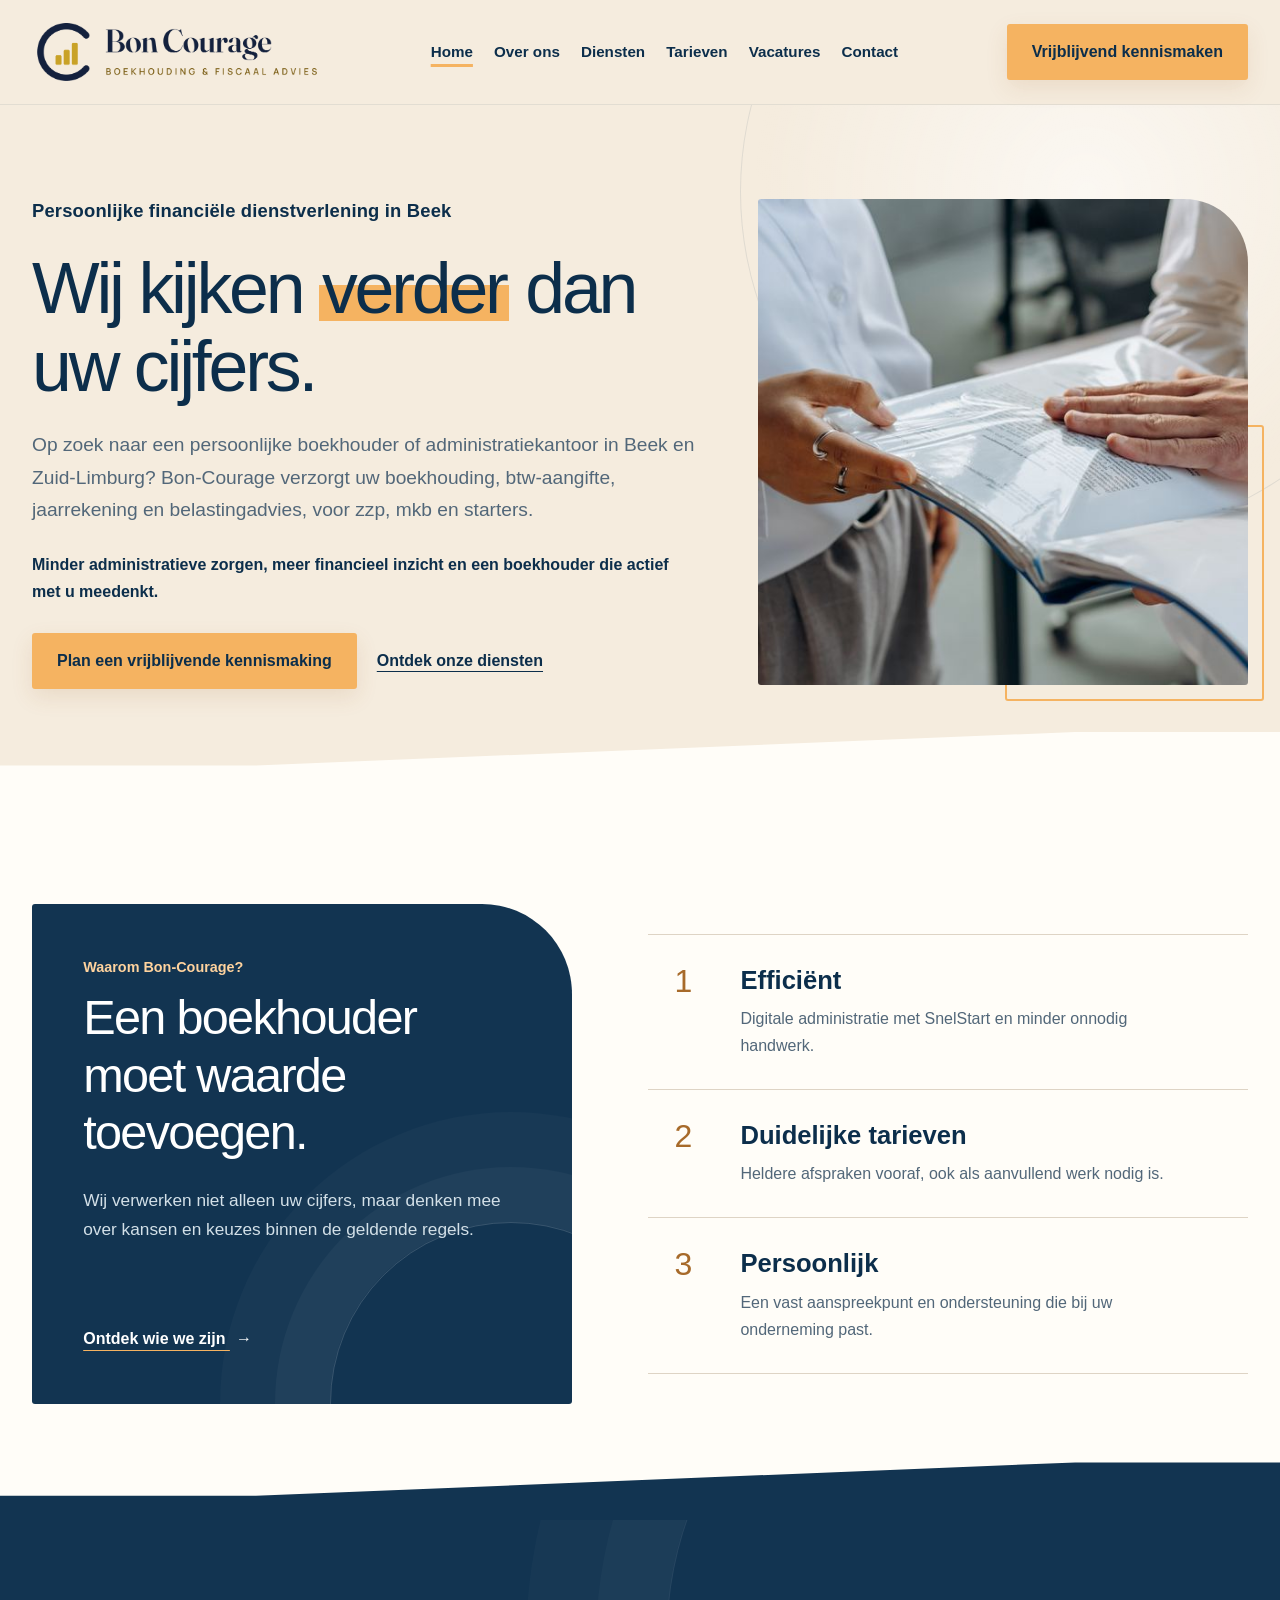
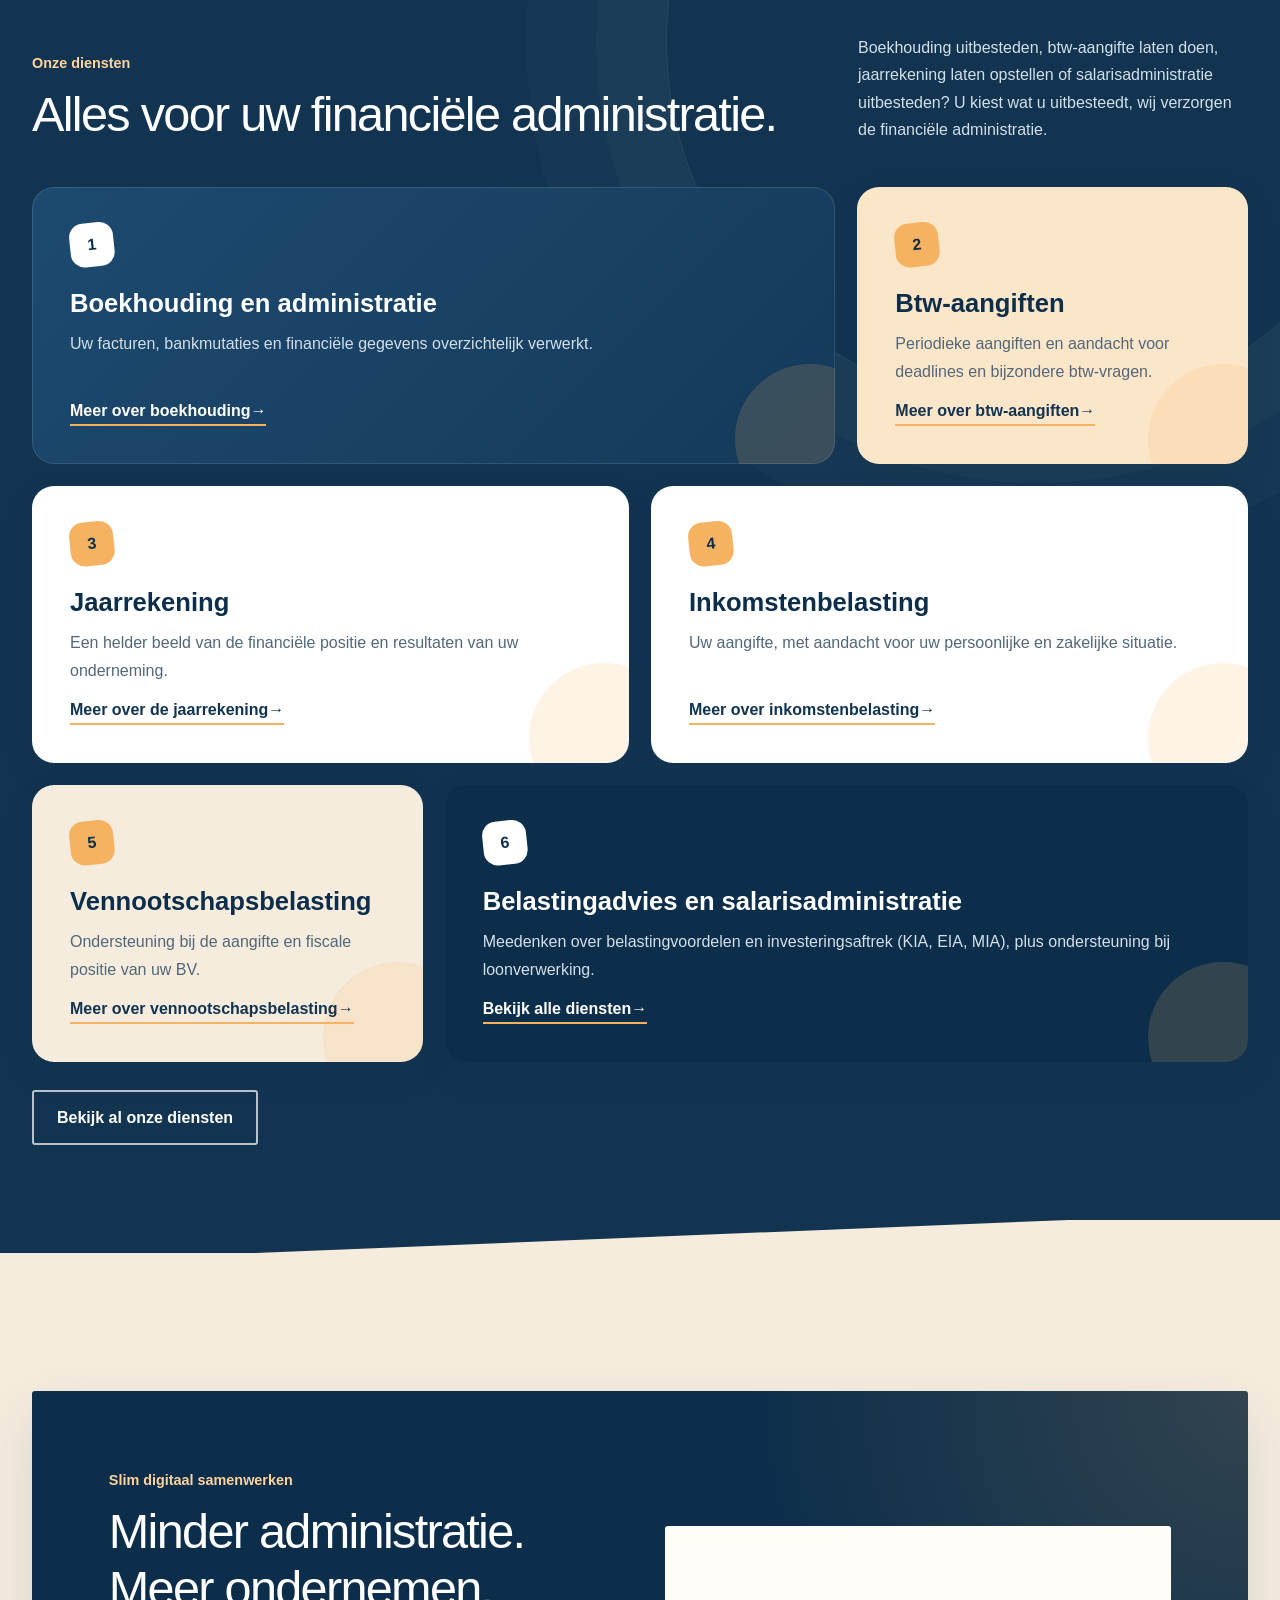
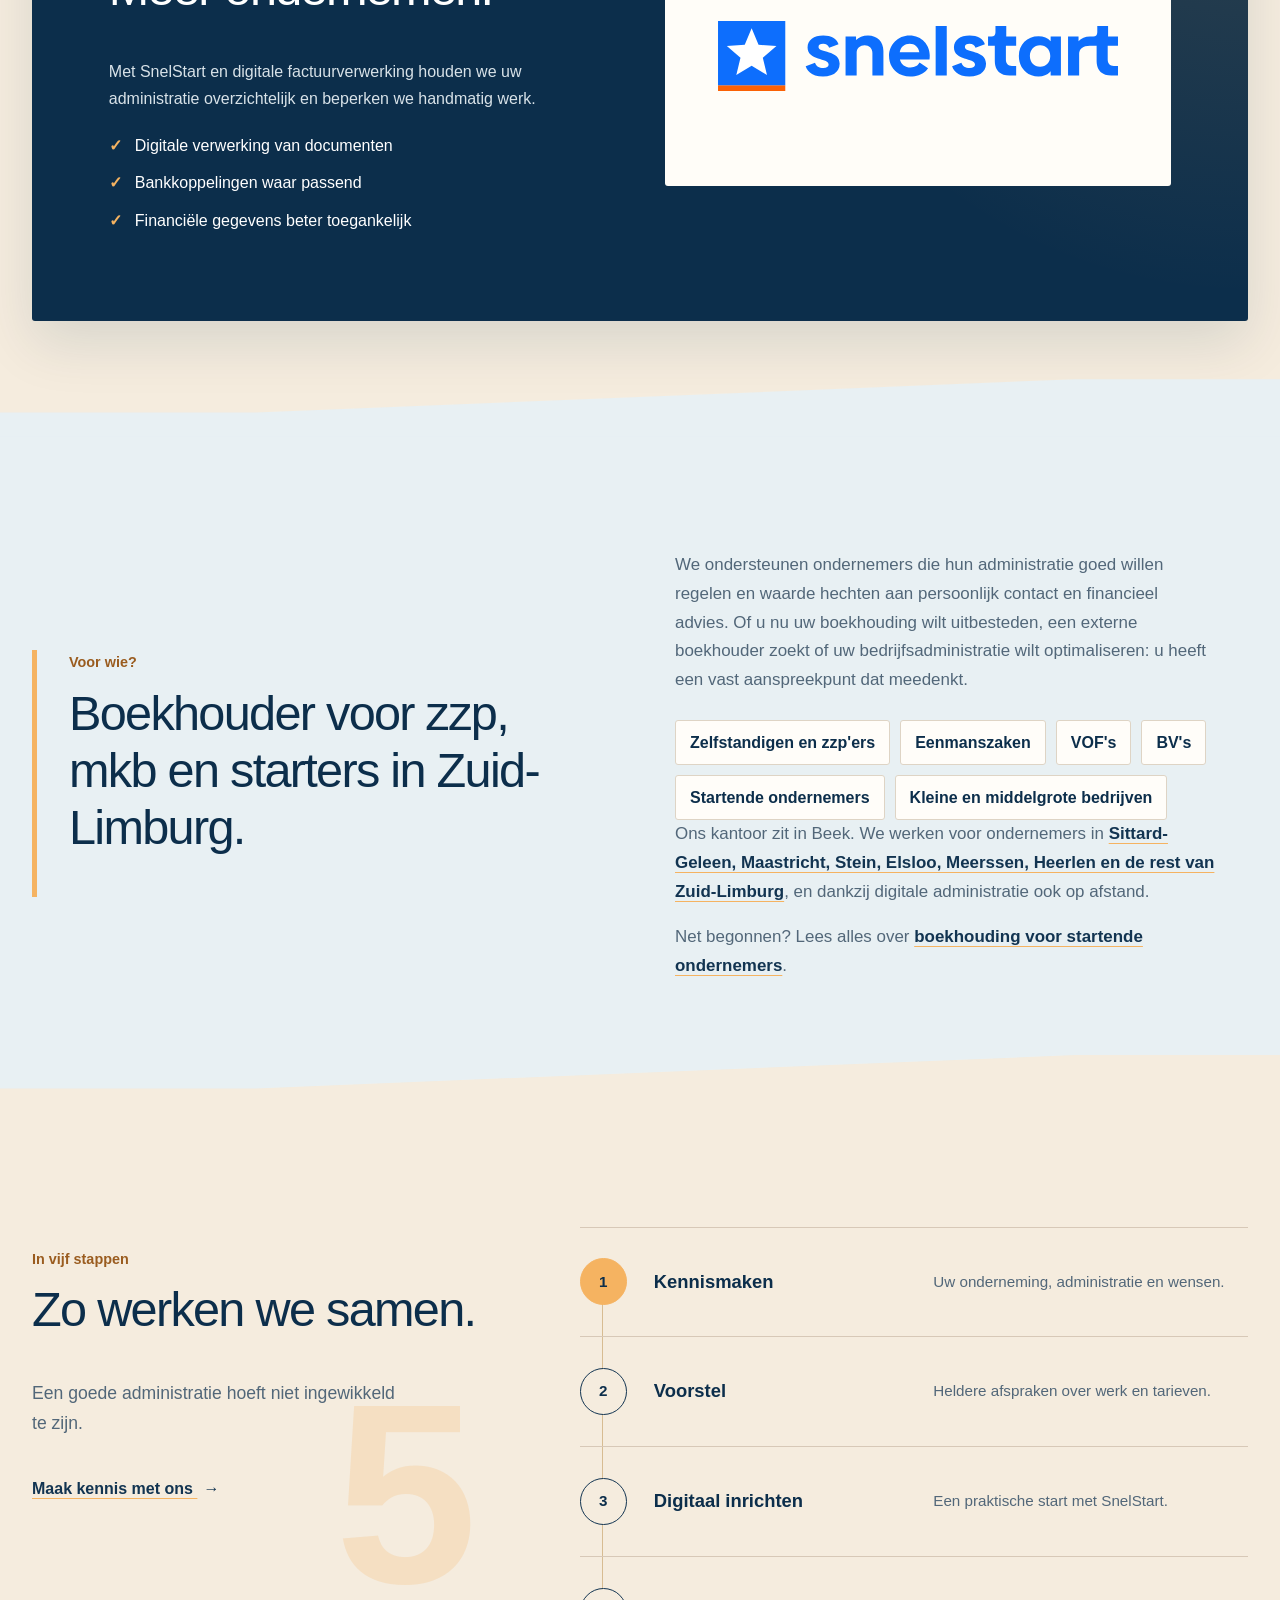
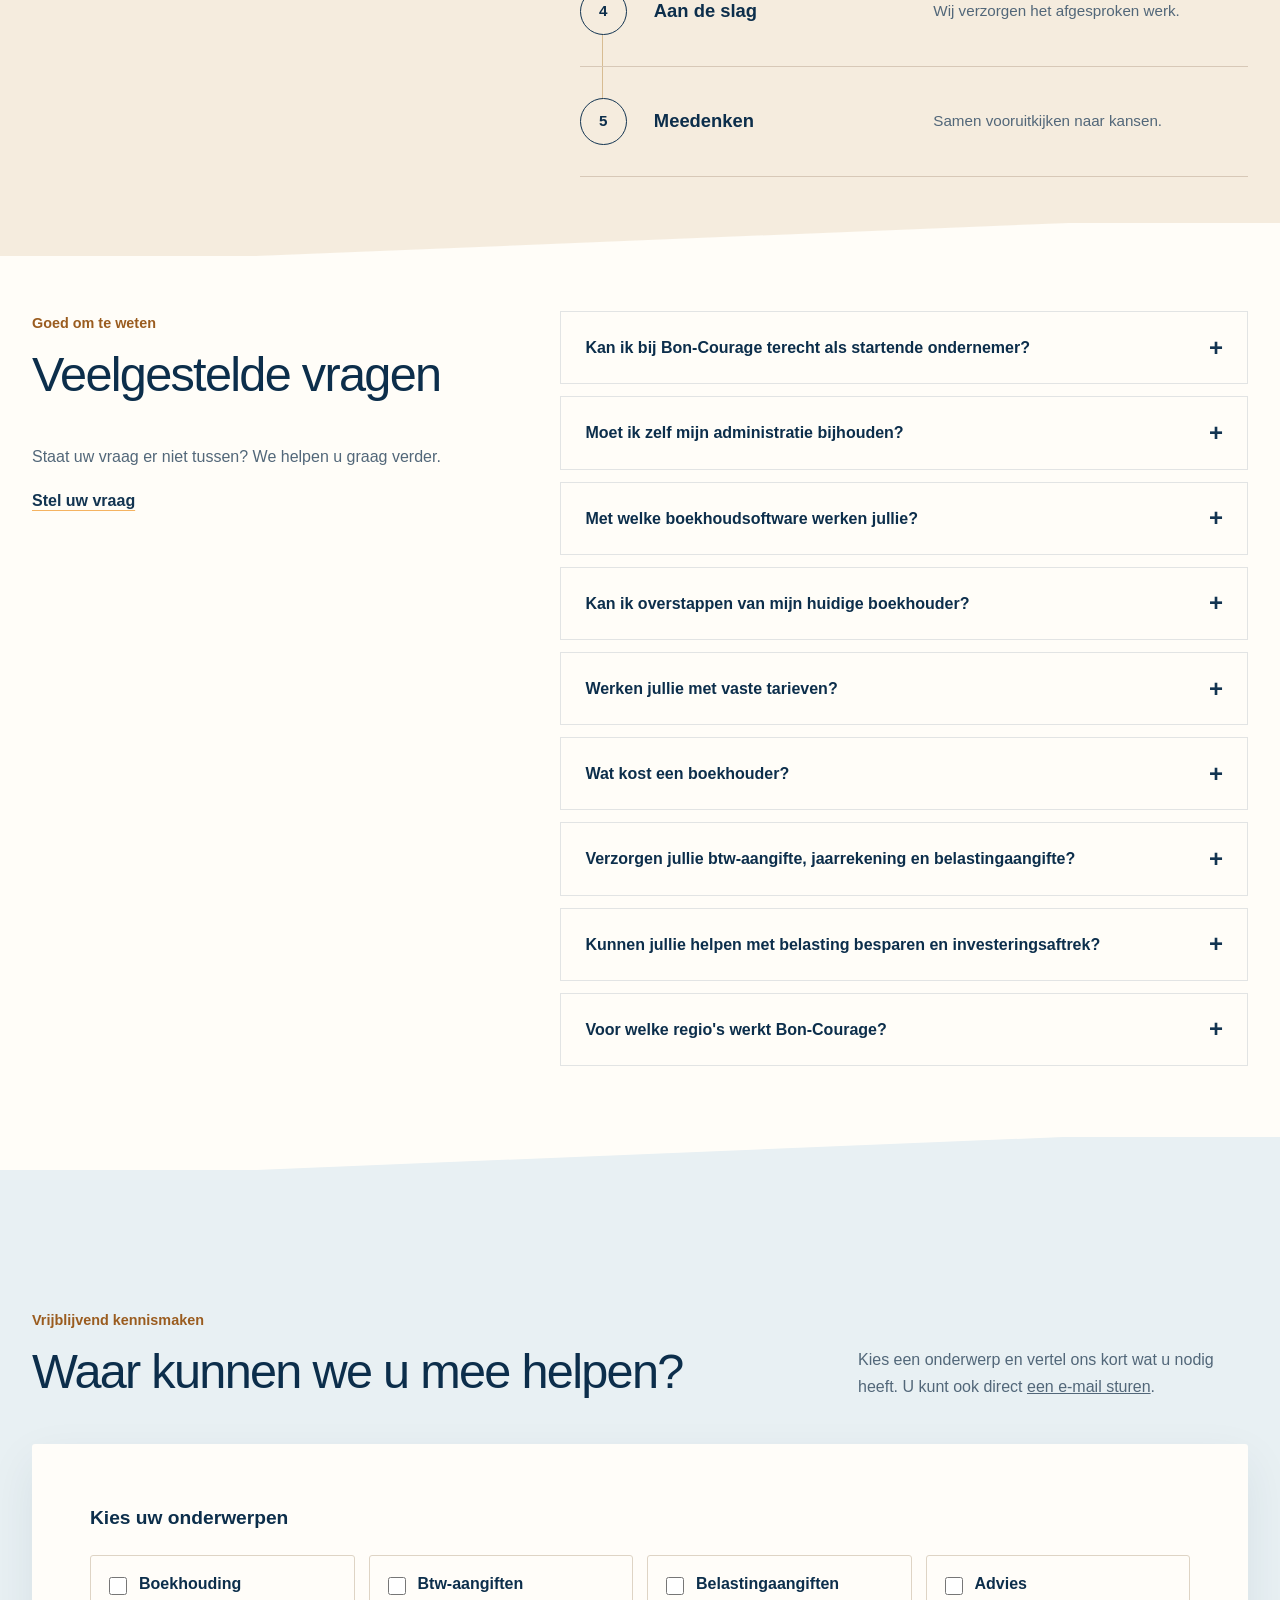
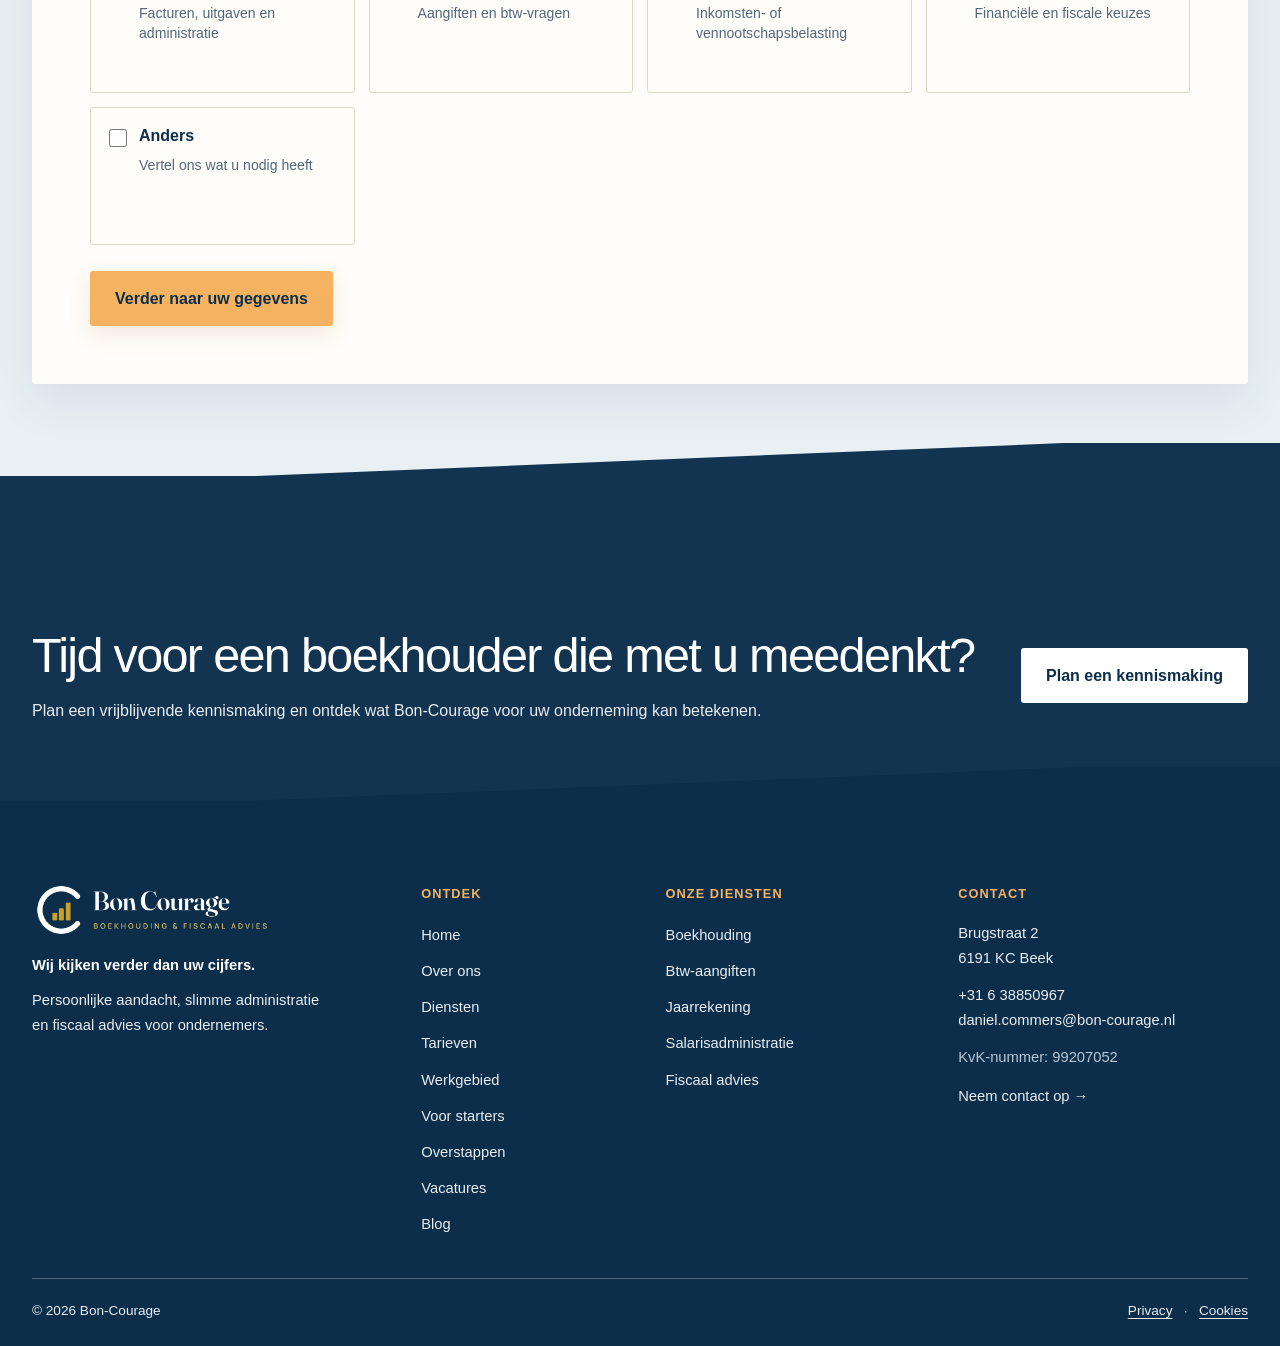
==== commit da172c40: "Refine mobile menu and homepage sections Co-authored-by: Copilot <223556219+Copilot@users.noreply.gi" ====
--- a/index.html
+++ b/index.html
@@ -18,7 +18,7 @@
     <link rel="apple-touch-icon" href="apple-touch-icon.png">
     <link rel="manifest" href="site.webmanifest">
     <meta property="og:image" content="https://bon-courage.nl/assets/images/og-image-1200x630.png">
-    <link rel="stylesheet" href="assets/css/style.css?v=20261125">
+    <link rel="stylesheet" href="assets/css/style.css?v=20261125-3">
     <script src="assets/js/animations.js?v=20261125" defer></script>
     <script src="assets/js/navigation.js?v=20261125" defer></script>
     <script src="assets/js/aanvraag.js?v=20261125" defer></script>
@@ -134,15 +134,17 @@
         </section>
 
         <section class="section-space section-warm home-values-section shape-divider shape-to-navy">
-            <div class="container">
-                <div class="section-heading">
-                    <div><p class="section-label">Waarom Bon-Courage?</p><h2>Een boekhouder moet waarde toevoegen.</h2></div>
+            <div class="container home-values-layout">
+                <div class="home-values-intro">
+                    <p class="section-label">Waarom Bon-Courage?</p>
+                    <h2>Een boekhouder moet waarde toevoegen.</h2>
                     <p>Wij verwerken niet alleen uw cijfers, maar denken mee over kansen en keuzes binnen de geldende regels.</p>
+                    <a href="over.html">Ontdek wie we zijn <span aria-hidden="true">→</span></a>
                 </div>
                 <div class="value-grid">
-                    <article class="value-card"><span class="value-number">1</span><h3>Efficiënt</h3><p>Digitale administratie met SnelStart en minder onnodig handwerk.</p></article>
-                    <article class="value-card"><span class="value-number">2</span><h3>Duidelijke tarieven</h3><p>Heldere afspraken vooraf, ook als aanvullend werk nodig is.</p></article>
-                    <article class="value-card"><span class="value-number">3</span><h3>Persoonlijk</h3><p>Een vast aanspreekpunt en ondersteuning die bij uw onderneming past.</p></article>
+                    <article class="value-card"><span class="value-number" aria-hidden="true">1</span><div><h3>Efficiënt</h3><p>Digitale administratie met SnelStart en minder onnodig handwerk.</p></div></article>
+                    <article class="value-card"><span class="value-number" aria-hidden="true">2</span><div><h3>Duidelijke tarieven</h3><p>Heldere afspraken vooraf, ook als aanvullend werk nodig is.</p></div></article>
+                    <article class="value-card"><span class="value-number" aria-hidden="true">3</span><div><h3>Persoonlijk</h3><p>Een vast aanspreekpunt en ondersteuning die bij uw onderneming past.</p></div></article>
                 </div>
             </div>
         </section>
@@ -190,8 +192,14 @@
         </section>
 
         <section class="section-space section-warm process-section home-process-section shape-divider shape-to-white">
-            <div class="container">
-                <div class="section-heading"><div><p class="section-label">In vijf stappen</p><h2>Zo werken we samen.</h2></div><p>Een goede administratie hoeft niet ingewikkeld te zijn.</p></div>
+            <div class="container home-process-layout">
+                <div class="home-process-intro">
+                    <span class="home-process-mark" aria-hidden="true">5</span>
+                    <p class="section-label">In vijf stappen</p>
+                    <h2>Zo werken we samen.</h2>
+                    <p>Een goede administratie hoeft niet ingewikkeld te zijn.</p>
+                    <a class="text-link" href="contact.html">Maak kennis met ons <span aria-hidden="true">→</span></a>
+                </div>
                 <ol class="steps">
                     <li><h3>Kennismaken</h3><p>Uw onderneming, administratie en wensen.</p></li>
                     <li><h3>Voorstel</h3><p>Heldere afspraken over werk en tarieven.</p></li>
--- a/assets/css/style.css
+++ b/assets/css/style.css
@@ -1,3 +1,5 @@
+@charset "UTF-8";
+
 :root {
     --navy: #123451;
     --deep: #0c2e4b;
@@ -232,7 +234,6 @@
 .footer-bottom p { margin: 0; }
 .footer-bottom a { text-underline-offset: 3px; }
 .home-values-section { background: var(--paper); }
-.home-values-section .section-heading { margin-bottom: 52px; }
 .home-services-section { position: relative; overflow: hidden; isolation: isolate; color: #e8edf0; background: var(--navy); }
 .home-services-section::before { content: ""; position: absolute; z-index: -1; top: -250px; right: -130px; width: min(58vw, 760px); aspect-ratio: 1; border: 1px solid rgba(255, 255, 255, .09); border-radius: 50%; box-shadow: 0 0 0 70px rgba(255, 255, 255, .025), 0 0 0 140px rgba(255, 255, 255, .02); pointer-events: none; }
 .home-services-section .section-label { color: #ffd39e; }
@@ -254,9 +255,6 @@
 .home-audience-section .editorial-split > div:first-child { padding-left: 32px; border-left: 5px solid var(--gold); }
 .home-audience-section .editorial-split h2 { max-width: 560px; }
 .home-process-section { padding-bottom: clamp(96px, 8vw, 132px); background: var(--cream); }
-.home-process-section .steps li { min-height: 250px; padding: 28px 22px; border: 1px solid var(--line); border-top: 4px solid var(--gold); background: var(--paper); }
-.home-process-section .steps li::before { display: grid; width: 48px; height: 48px; place-items: center; margin-bottom: 24px; border-radius: 50%; color: #fff; background: var(--navy); font-size: 1rem; }
-.home-process-section .steps p { margin-bottom: 0; }
 .home-faq-section { background: var(--paper); }
 .home-faq-section .faq-layout { align-items: start; }
 .home-expertise-section { position: relative; overflow: hidden; background: var(--blue); }
@@ -319,12 +317,60 @@
     .navbar { flex-direction: row; flex-wrap: wrap; gap: 0 16px; min-height: 80px; padding-block: 8px; }
     .brand { flex: 0 1 210px; width: 210px; height: 64px; justify-content: flex-start; }
     .nav-links { flex-basis: 100%; justify-content: flex-start; padding: 8px 0 16px; }
-    .menu-ready .nav-toggle { display: inline-flex; align-items: center; gap: 9px; min-height: 44px; padding: 8px 13px; border: 1px solid var(--line); border-radius: 8px; color: var(--deep); background: var(--paper); font: inherit; font-weight: 700; cursor: pointer; }
-    .nav-toggle-icon { display: flex; flex-direction: column; gap: 4px; width: 20px; }
-    .nav-toggle-icon span { display: block; height: 2px; border-radius: 2px; background: currentColor; }
+    .menu-ready .nav-toggle { display: inline-flex; align-items: center; gap: 10px; min-height: 48px; padding: 5px 16px 5px 5px; border: 1px solid rgba(18, 52, 81, .12); border-radius: 999px; color: var(--deep); background: var(--paper); box-shadow: 0 6px 20px rgba(12, 46, 75, .08); font: inherit; font-size: .9rem; font-weight: 700; cursor: pointer; transition: box-shadow .2s ease, border-color .2s ease; }
+    .menu-ready .nav-toggle:hover { border-color: var(--gold); box-shadow: 0 8px 24px rgba(12, 46, 75, .14); }
+    .nav-toggle-icon { display: flex; flex-direction: column; justify-content: center; gap: 4px; width: 36px; height: 36px; padding: 0 9px; border-radius: 50%; background: var(--gold); }
+    .nav-toggle-icon span { display: block; height: 2px; border-radius: 2px; background: currentColor; transition: transform .2s ease, opacity .2s ease; }
+    .menu-open .nav-toggle-icon span:first-child { transform: translateY(6px) rotate(45deg); }
+    .menu-open .nav-toggle-icon span:nth-child(2) { opacity: 0; }
+    .menu-open .nav-toggle-icon span:last-child { transform: translateY(-6px) rotate(-45deg); }
     .menu-ready .nav-links { display: none; }
     .menu-ready.menu-open .nav-links { display: flex; flex-direction: column; align-items: stretch; gap: 0; max-height: calc(100vh - 90px); overflow-y: auto; padding: 10px 0 16px; }
     .menu-ready .nav-links a { display: block; padding: 10px 4px; font-size: 1rem; }
+}
+.home-values-layout { display: grid; grid-template-columns: minmax(0, .9fr) minmax(0, 1fr); align-items: stretch; gap: clamp(36px, 6vw, 100px); }
+.home-values-intro { position: relative; isolation: isolate; overflow: hidden; display: flex; flex-direction: column; align-items: flex-start; min-height: 500px; padding: clamp(32px, 4vw, 64px); border-radius: 3px 90px 3px 3px; color: #d3e0e8; background: var(--navy); }
+.home-values-intro::before { content: ""; position: absolute; z-index: -1; right: -120px; bottom: -180px; width: 360px; height: 360px; border: 1px solid rgba(255, 255, 255, .16); border-radius: 50%; box-shadow: 0 0 0 55px rgba(255, 255, 255, .035), 0 0 0 110px rgba(255, 255, 255, .025); }
+.home-values-intro .section-label { color: #ffd39e; }
+.home-values-intro h2 { max-width: 560px; margin-bottom: 24px; color: #fff; }
+.home-values-intro p:not(.section-label) { max-width: 440px; font-size: 1.08rem; }
+.home-values-intro a { margin-top: auto; padding-top: 26px; color: #fff; font-weight: 700; text-decoration-color: var(--gold); text-underline-offset: 6px; }
+.home-values-intro a span, .home-process-intro a span { display: inline-block; margin-left: 6px; transition: transform .2s ease; }
+.home-values-intro a:hover span, .home-process-intro a:hover span { transform: translateX(5px); }
+.home-values-section .value-grid { display: grid; grid-template-columns: 1fr; gap: 0; align-content: center; }
+.home-values-section .value-card { display: grid; grid-template-columns: 70px minmax(0, 1fr); gap: 22px; align-items: start; min-height: 0; padding: 30px 0; border: 0; border-bottom: 1px solid var(--line); border-radius: 0; background: transparent; }
+.home-values-section .value-card:first-child { border-top: 1px solid var(--line); }
+.home-values-section .value-card:hover { transform: none; box-shadow: none; }
+.home-values-section .value-number { width: auto; height: auto; margin: 0; border-radius: 0; color: #a76a2a; background: transparent; font-size: 2rem; font-weight: 400; line-height: 1; }
+.home-values-section .value-card h3 { margin-bottom: 10px; font-size: clamp(1.35rem, 2vw, 1.8rem); }
+.home-values-section .value-card p { max-width: 440px; }
+.home-process-layout { display: grid; grid-template-columns: minmax(0, .8fr) minmax(0, 1.2fr); gap: clamp(48px, 8vw, 130px); align-items: start; }
+.home-process-intro { position: relative; isolation: isolate; padding: 20px 0 80px; }
+.home-process-mark { position: absolute; z-index: -1; right: 0; bottom: -40px; color: rgba(245, 179, 97, .22); font-size: clamp(12rem, 20vw, 20rem); font-weight: 800; line-height: 1; pointer-events: none; }
+.home-process-intro h2 { max-width: 460px; }
+.home-process-intro > p:not(.section-label) { max-width: 370px; color: var(--muted); font-size: 1.1rem; }
+.home-process-intro a { display: inline-block; margin-top: 20px; }
+.home-process-section .steps { position: relative; display: grid; grid-template-columns: 1fr; gap: 0; margin: 0; }
+.home-process-section .steps::before { content: ""; position: absolute; top: 36px; bottom: 36px; left: 22px; width: 1px; background: #d7bc92; }
+.home-process-section .steps li { position: relative; display: grid; grid-template-columns: 52px minmax(0, .9fr) minmax(0, 1.1fr); align-items: center; gap: 22px; min-height: 110px; padding: 20px 0; border: 0; border-bottom: 1px solid #d7c8b7; background: transparent; }
+.home-process-section .steps li:first-child { border-top: 1px solid #d7c8b7; }
+.home-process-section .steps li::before { display: grid; width: 45px; height: 45px; place-items: center; margin: 0; border: 1px solid var(--navy); border-radius: 50%; color: var(--deep); background: var(--cream); font-size: .95rem; }
+.home-process-section .steps li:first-child::before { color: var(--deep); border-color: var(--gold); background: var(--gold); }
+.home-process-section .steps h3, .home-process-section .steps p { margin: 0; }
+.home-process-section .steps h3 { font-size: 1.15rem; }
+.home-process-section .steps p { font-size: .95rem; }
+@media (max-width: 850px) {
+    .home-values-layout, .home-process-layout { grid-template-columns: 1fr; gap: 32px; }
+    .home-values-intro { min-height: 380px; }
+    .home-process-intro { padding-bottom: 20px; }
+    .home-process-mark { right: 5%; bottom: -35px; }
+}
+@media (max-width: 560px) {
+    .home-values-intro { min-height: 360px; border-radius: 3px 60px 3px 3px; }
+    .home-values-section .value-card { grid-template-columns: 45px minmax(0, 1fr); gap: 15px; padding: 24px 0; }
+    .home-process-section .steps li { grid-template-columns: 45px minmax(0, 1fr); gap: 4px 18px; min-height: 100px; }
+    .home-process-section .steps li::before { grid-row: 1 / span 2; }
+    .home-process-section .steps h3, .home-process-section .steps p { grid-column: 2; }
 }
 .home-bento { counter-reset: hb; display: grid; grid-template-columns: repeat(6, 1fr); gap: 22px; }
 .home-bento .service-card { position: relative; counter-increment: hb; display: flex; flex-direction: column; gap: 12px; overflow: hidden; min-height: 250px; padding: clamp(26px, 3vw, 38px); border: 0; border-radius: 22px; color: var(--muted); background: #fff; box-shadow: 0 12px 34px rgba(12, 46, 75, .07); transition: transform .3s ease, box-shadow .3s ease; }
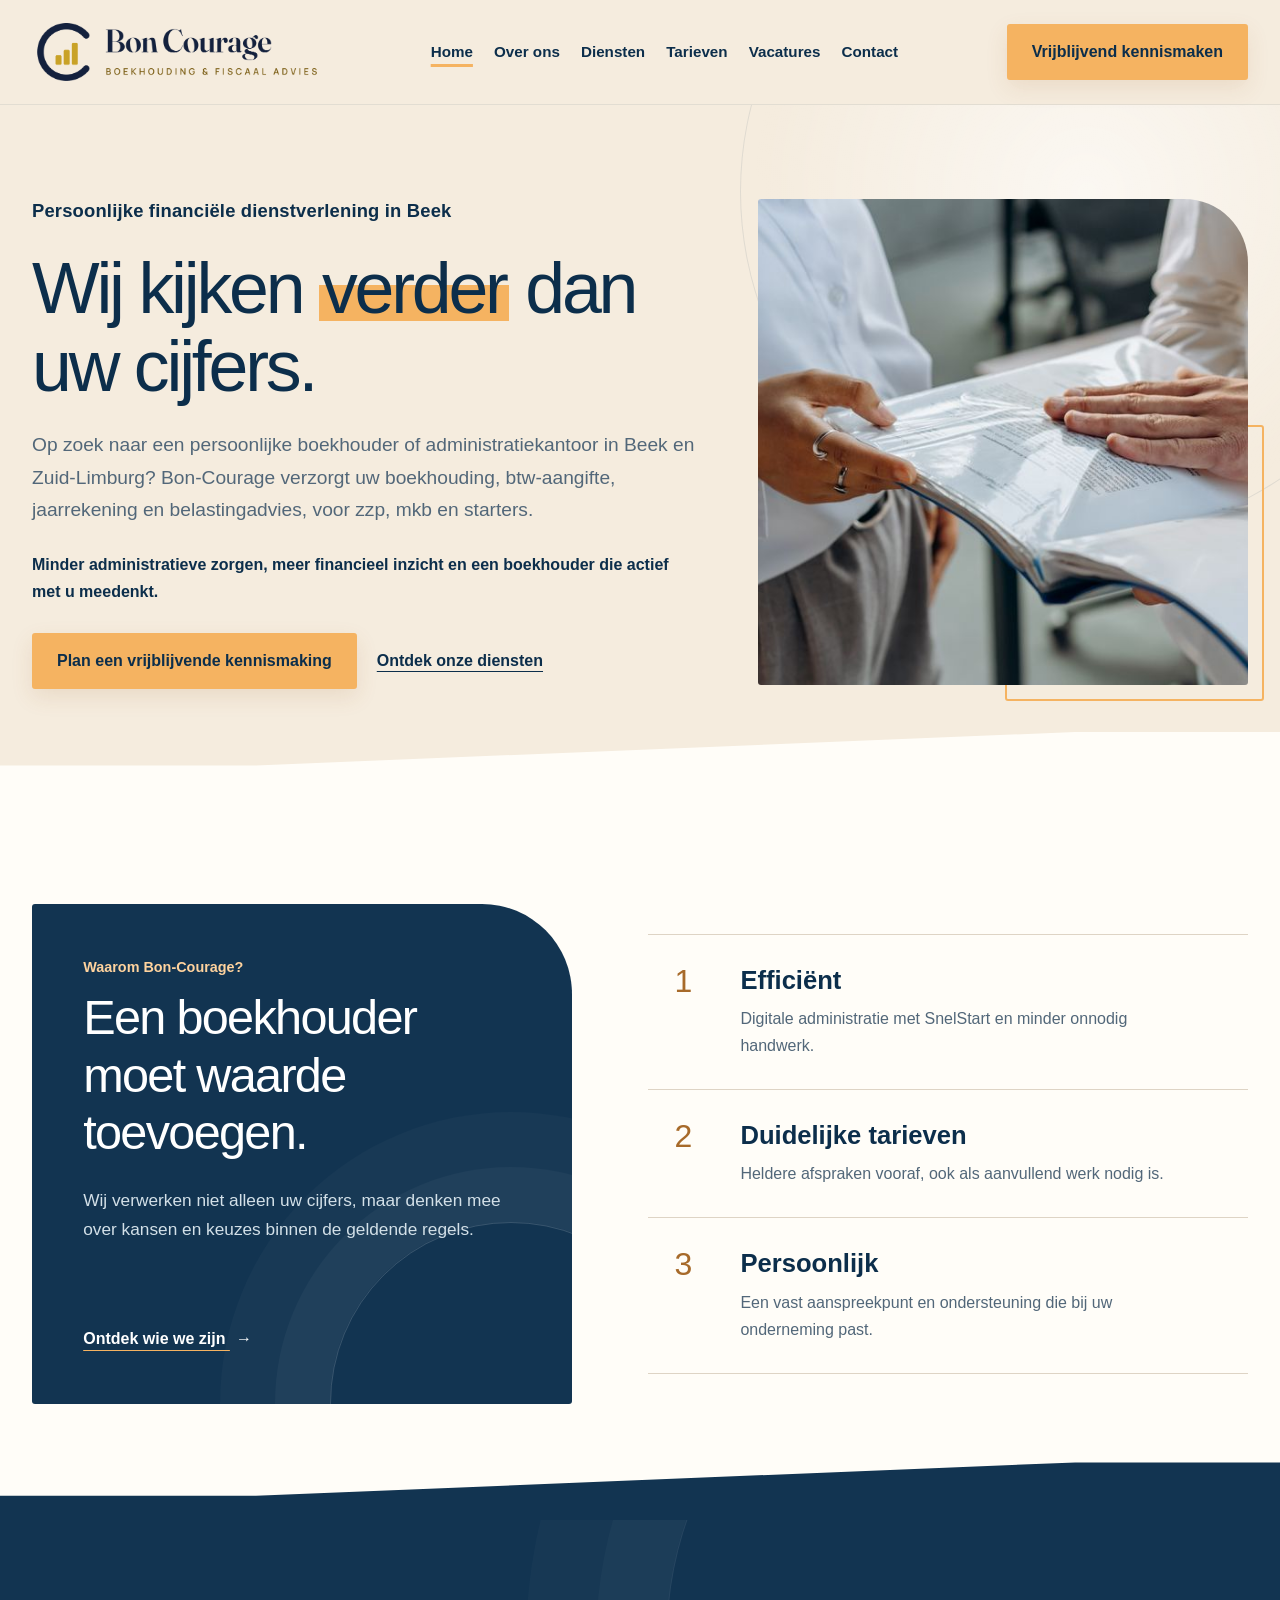
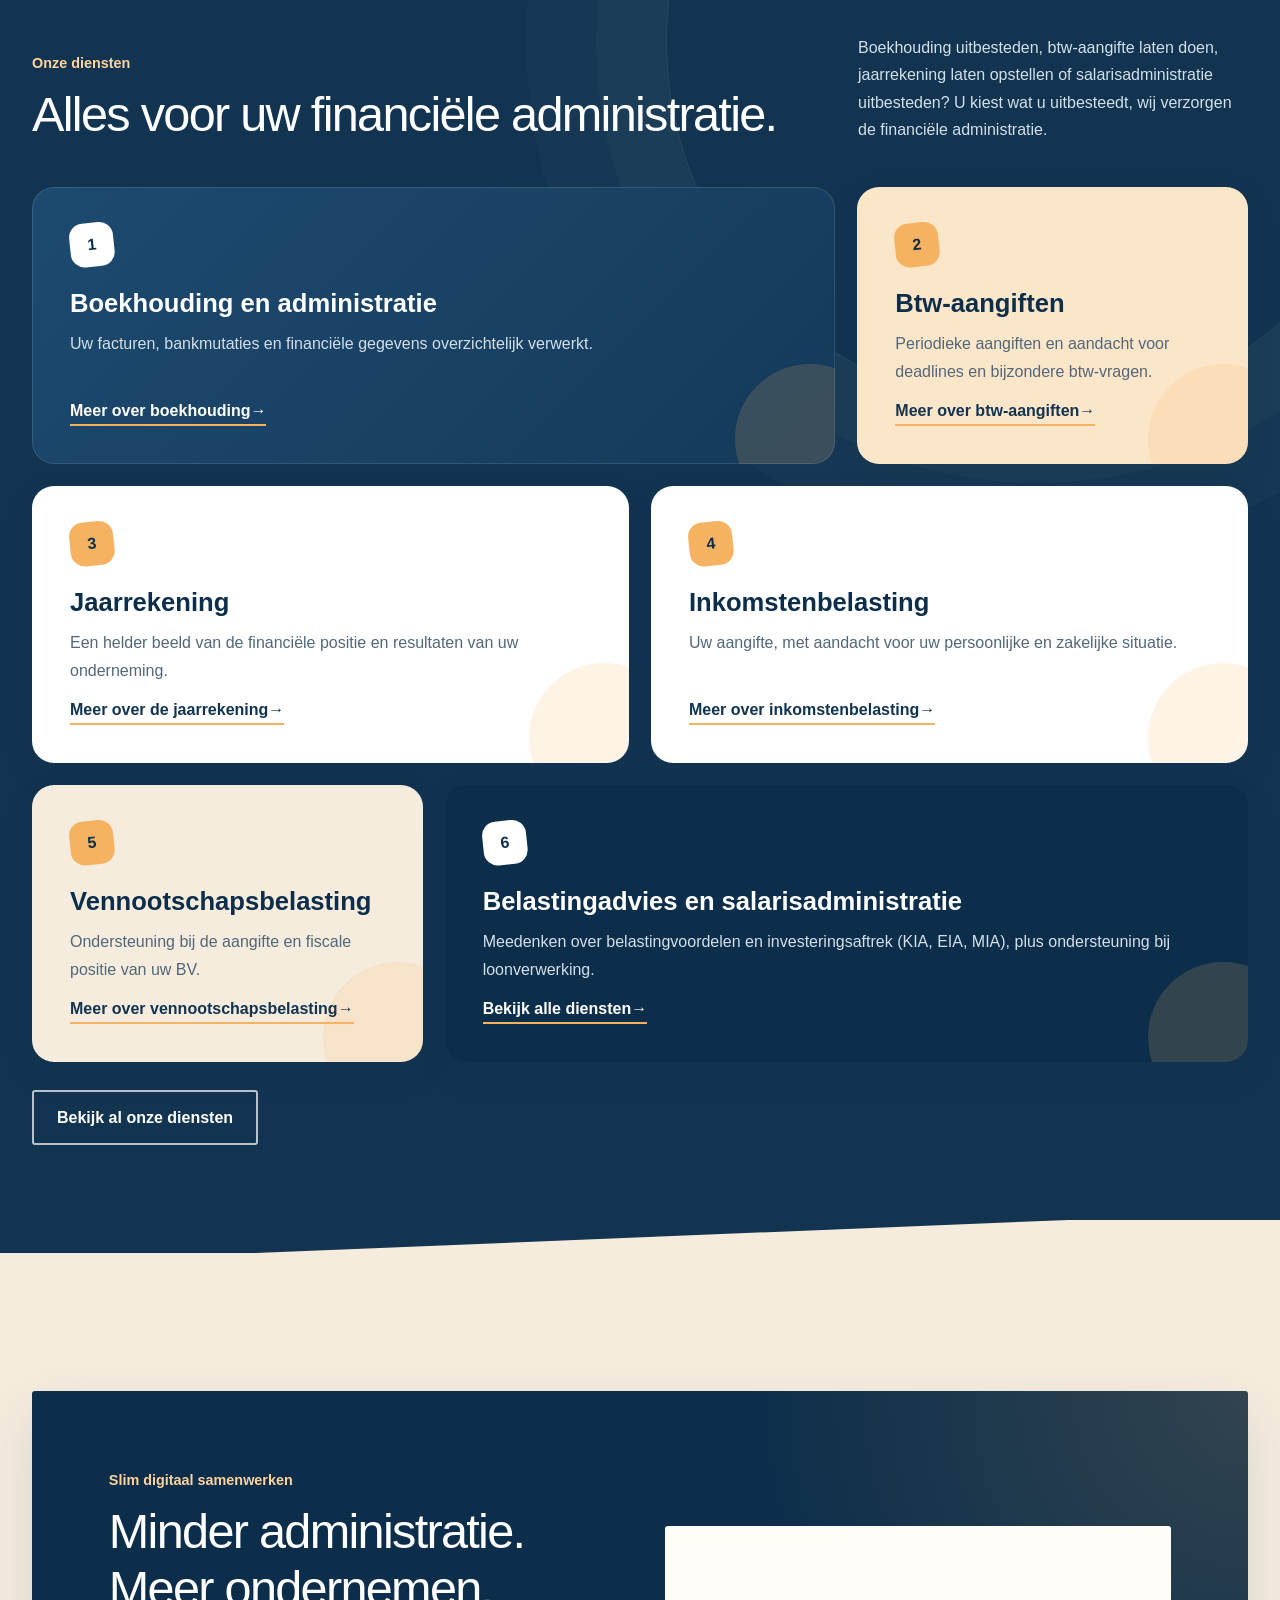
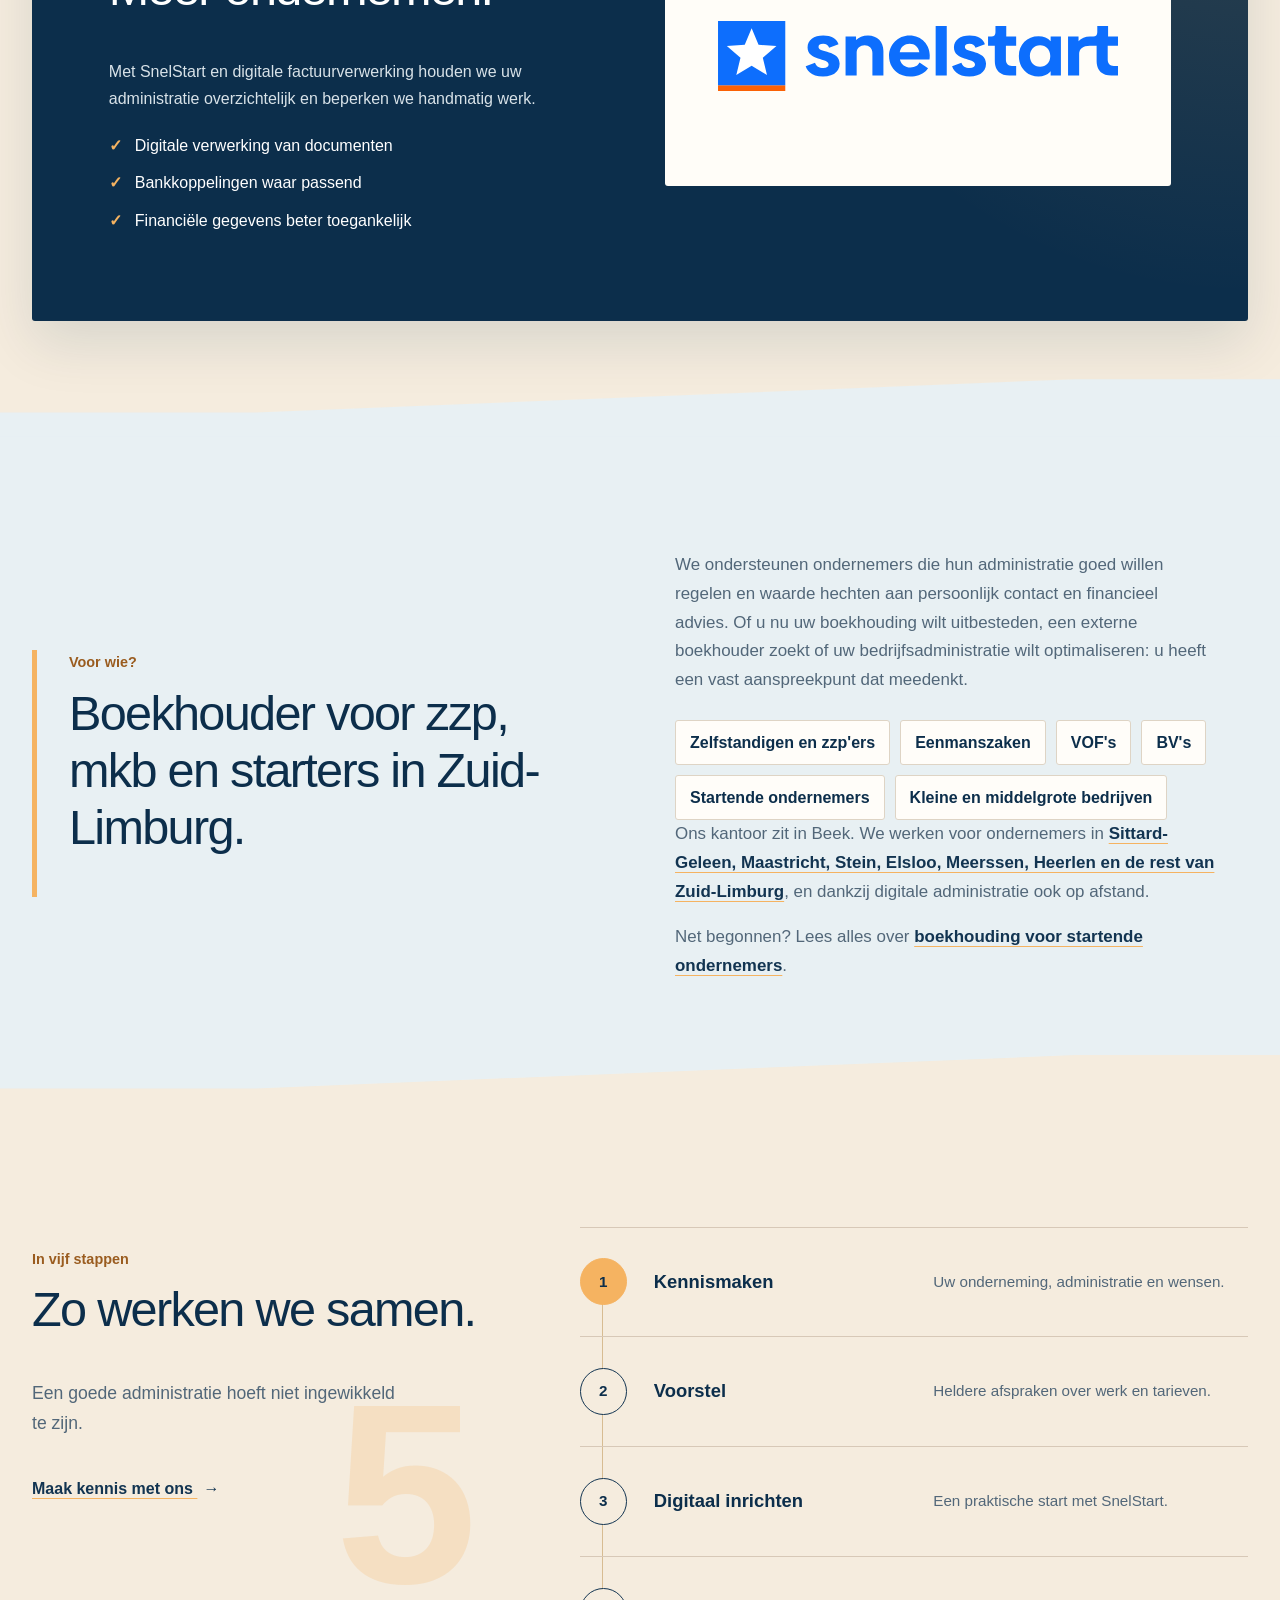
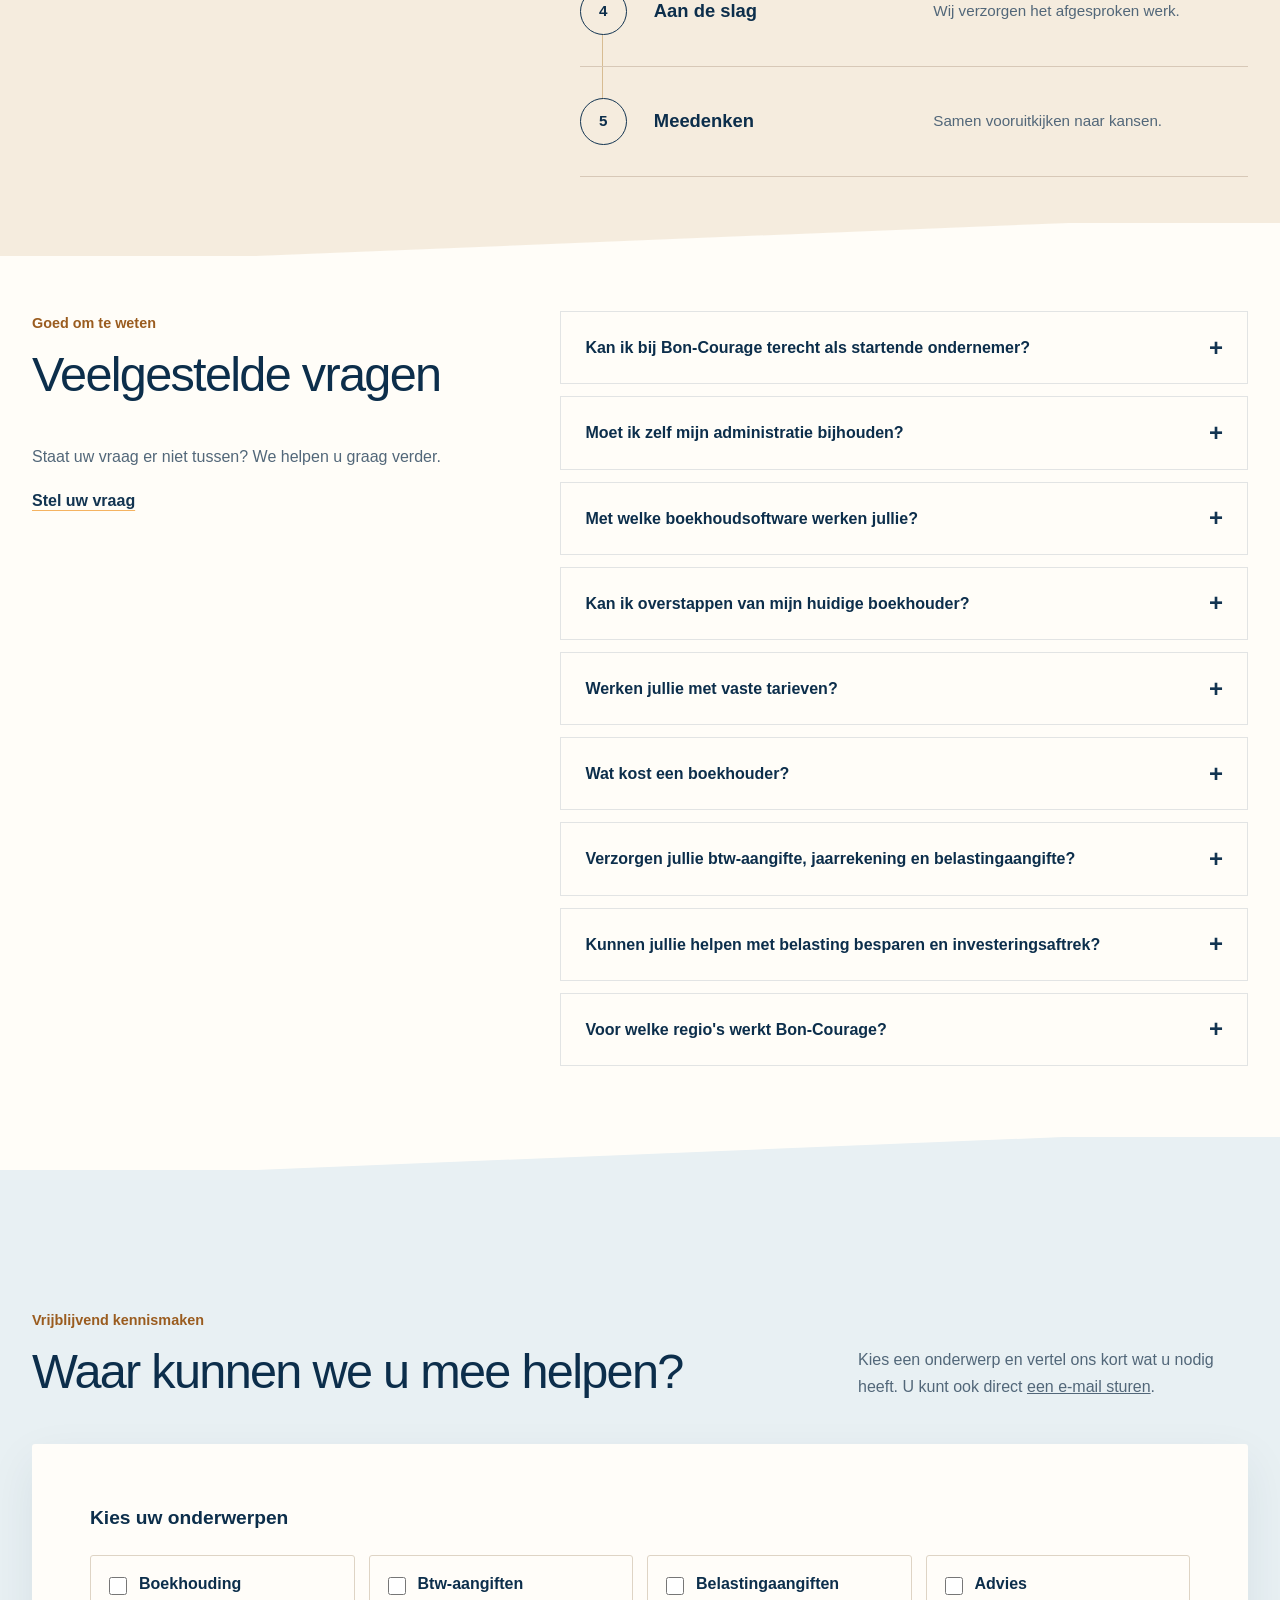
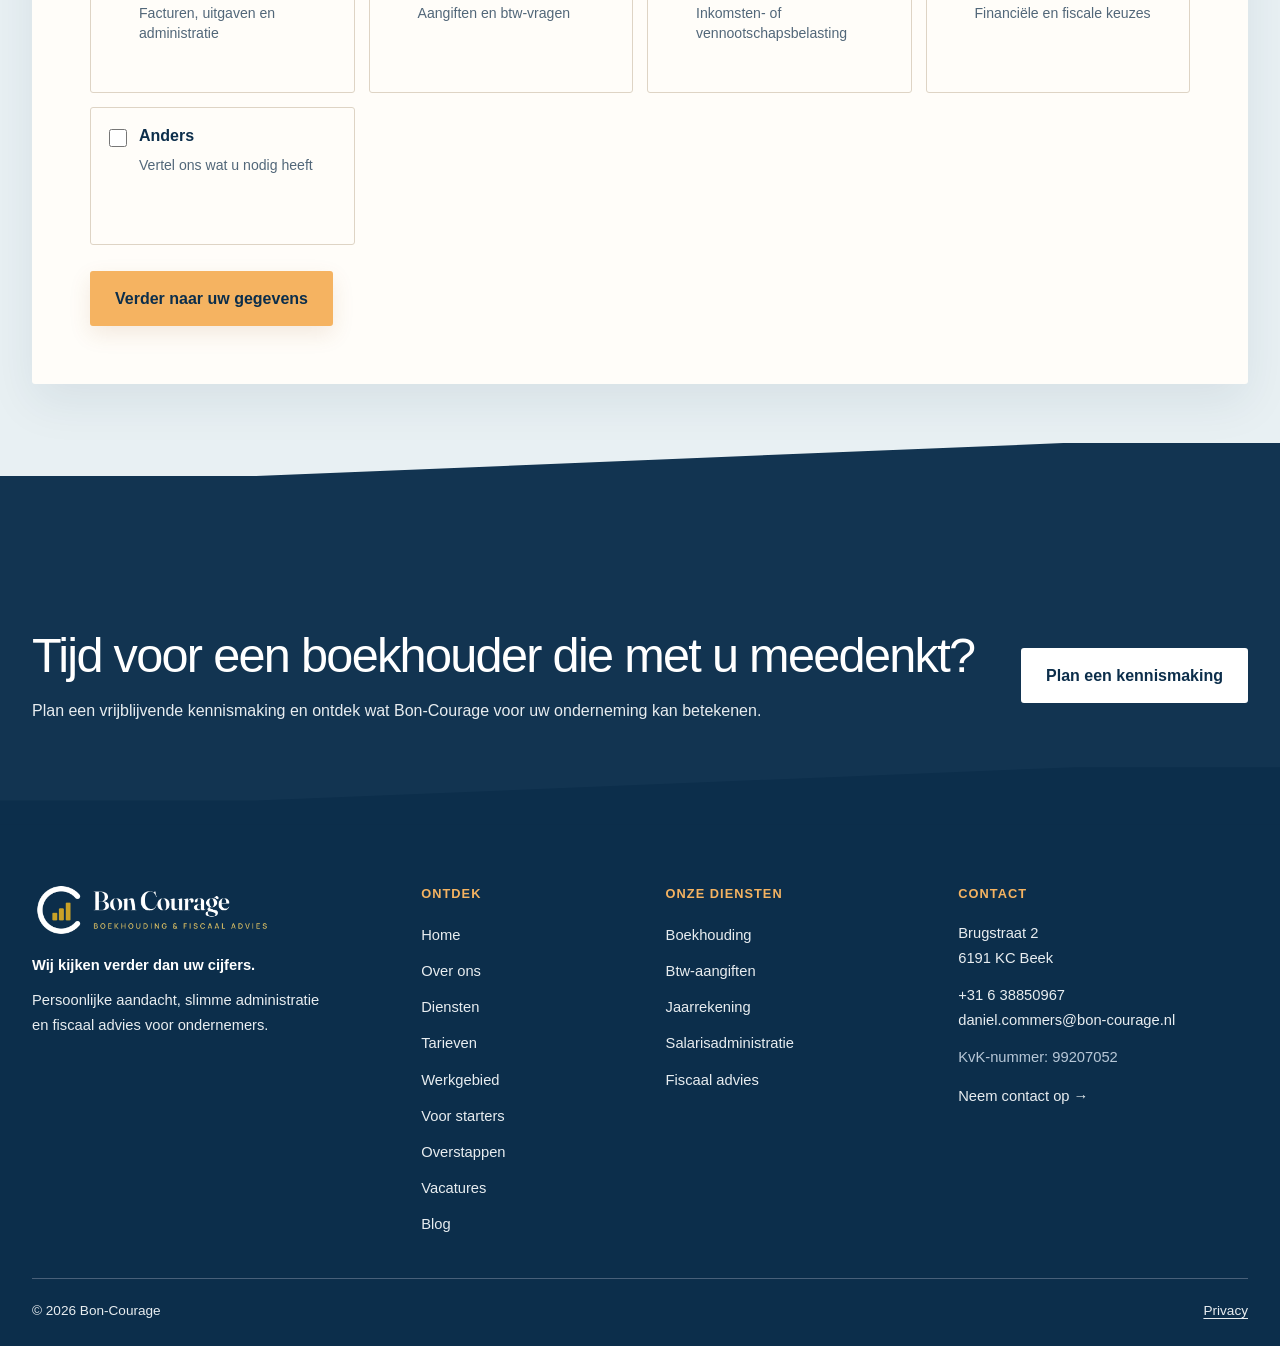
==== commit 61e09159: "Remove cookie information page Co-authored-by: Copilot <223556219+Copilot@users.noreply.github.com>" ====
--- a/index.html
+++ b/index.html
@@ -313,7 +313,7 @@
         </div>
         <div class="container footer-bottom">
             <p>&copy; 2026 Bon-Courage</p>
-            <p><a href="privacy.html">Privacy</a> &nbsp; &middot; &nbsp; <a href="cookies.html">Cookies</a></p>
+            <p><a href="privacy.html">Privacy</a></p>
         </div>
     </footer>
 </body>
--- a/assets/css/style.css
+++ b/assets/css/style.css
@@ -372,6 +372,73 @@
     .home-process-section .steps li::before { grid-row: 1 / span 2; }
     .home-process-section .steps h3, .home-process-section .steps p { grid-column: 2; }
 }
+.about-hero .hero-alt-layout, .pricing-hero .hero-alt-layout { grid-template-columns: minmax(0, 1fr) minmax(0, 500px); }
+.about-hero-visual, .pricing-hero-visual { position: relative; margin: 0 16px 16px 0; }
+.about-hero-visual::before, .pricing-hero-visual::before { content: ""; position: absolute; inset: 20px -20px -20px 20px; border: 2px solid var(--gold); border-radius: 3px 70px 3px 3px; }
+.about-hero-visual .hero-alt-image, .pricing-hero-visual .hero-alt-image { position: relative; border-radius: 3px 70px 3px 3px; }
+.about-story { display: grid; grid-template-columns: minmax(0, .9fr) minmax(0, 1.1fr); gap: clamp(42px, 8vw, 120px); align-items: center; }
+.about-story-heading h2 { max-width: 480px; margin-bottom: 30px; }
+.about-story-accent { display: block; width: clamp(110px, 15vw, 200px); height: 7px; background: var(--gold); }
+.about-story-copy { max-width: 620px; padding-left: clamp(24px, 4vw, 55px); border-left: 1px solid #b6c8d2; color: var(--muted); font-size: 1.08rem; }
+.about-story-copy p:last-child { margin-bottom: 0; }
+.about-philosophy { display: grid; grid-template-columns: minmax(0, .9fr) minmax(0, 1fr); gap: clamp(40px, 6vw, 90px); align-items: stretch; }
+.about-philosophy-intro { position: relative; isolation: isolate; overflow: hidden; display: flex; flex-direction: column; justify-content: center; padding: clamp(32px, 4vw, 64px); border-radius: 3px 90px 3px 3px; color: #d3e0e8; background: var(--navy); }
+.about-philosophy-intro::before { content: ""; position: absolute; z-index: -1; right: -120px; bottom: -180px; width: 360px; height: 360px; border: 1px solid rgba(255, 255, 255, .16); border-radius: 50%; box-shadow: 0 0 0 55px rgba(255, 255, 255, .035), 0 0 0 110px rgba(255, 255, 255, .025); }
+.about-philosophy-intro .section-label { color: #ffd39e; }
+.about-philosophy-intro h2 { color: #fff; }
+.about-philosophy-intro p:last-child { max-width: 450px; margin-bottom: 0; font-size: 1.08rem; }
+.about-philosophy .principle-grid { display: grid; grid-template-columns: 1fr; gap: 0; margin: 0; counter-reset: principles; }
+.about-philosophy .principle-grid article { display: grid; grid-template-columns: 52px minmax(0, 1fr); column-gap: 20px; align-content: center; min-height: 130px; padding: 22px 0; border-top: 1px solid var(--line); counter-increment: principles; }
+.about-philosophy .principle-grid article:last-child { border-bottom: 1px solid var(--line); }
+.about-philosophy .principle-grid article::before { content: counter(principles); grid-row: 1 / span 2; color: #a76a2a; font-size: 2rem; line-height: 1; }
+.about-philosophy .principle-grid h3 { margin: 0 0 8px; font-size: clamp(1.25rem, 1.8vw, 1.65rem); }
+.about-philosophy .principle-grid p { margin: 0; }
+.about-partner { display: grid; grid-template-columns: minmax(0, .9fr) minmax(0, 1.1fr); align-items: center; gap: clamp(36px, 6vw, 90px); }
+.about-partner-heading h2 { max-width: 500px; }
+.about-partner-heading::after { content: ""; display: block; width: 96px; height: 6px; background: var(--gold); }
+.about-partner-copy { padding: clamp(30px, 4vw, 54px); border-radius: 3px 70px 3px 3px; color: var(--muted); background: var(--paper); box-shadow: 0 18px 45px rgba(12, 46, 75, .06); font-size: 1.06rem; }
+.about-partner-copy .text-link { display: inline-block; margin-top: 12px; }
+@media (max-width: 850px) {
+    .about-hero .hero-alt-layout, .pricing-hero .hero-alt-layout, .about-story, .about-philosophy, .about-partner { grid-template-columns: 1fr; gap: 32px; }
+    .about-hero-visual, .pricing-hero-visual { max-width: 600px; }
+    .about-philosophy-intro { min-height: 340px; }
+}
+@media (max-width: 560px) {
+    .about-hero-visual, .pricing-hero-visual { margin-right: 12px; }
+    .about-story-copy { padding-left: 20px; }
+    .about-philosophy-intro, .about-partner-copy { border-radius: 3px 60px 3px 3px; }
+    .about-philosophy .principle-grid article { grid-template-columns: 38px minmax(0, 1fr); gap: 0 15px; min-height: 0; }
+}
+.pricing-offer-section .pricing-grid { display: grid; grid-template-columns: minmax(0, 1.15fr) minmax(0, .85fr); gap: 22px; counter-reset: pricing; }
+.pricing-offer-section .pricing-card { position: relative; overflow: hidden; min-height: 230px; padding: clamp(30px, 3.5vw, 48px); border: 0; border-radius: 3px 60px 3px 3px; background: var(--paper); counter-increment: pricing; box-shadow: 0 14px 36px rgba(12, 46, 75, .06); }
+.pricing-offer-section .pricing-card::before { content: counter(pricing); display: grid; width: 44px; height: 44px; place-items: center; margin-bottom: 24px; border-radius: 14px; color: var(--deep); background: var(--gold); font-weight: 800; transform: rotate(-6deg); }
+.pricing-offer-section .pricing-card h2 { font-size: clamp(1.45rem, 2.2vw, 2rem); }
+.pricing-offer-section .pricing-card p:last-child { margin-bottom: 0; }
+.pricing-offer-section .pricing-card:first-child { grid-row: span 2; color: #d3e0e8; background: var(--navy); }
+.pricing-offer-section .pricing-card:first-child h2 { color: #fff; }
+.pricing-offer-section .pricing-card:first-child p, .pricing-offer-section .pricing-card:first-child li { color: inherit; }
+.pricing-offer-section .pricing-card:first-child ul { display: grid; gap: 12px; margin: 28px 0 0; padding: 0; list-style: none; }
+.pricing-offer-section .pricing-card:first-child li { padding: 12px 0; border-bottom: 1px solid rgba(255, 255, 255, .18); }
+.pricing-offer-section .pricing-card:first-child li::before { content: "—"; margin-right: 12px; color: var(--gold); }
+.pricing-offer-section .pricing-card:nth-child(2) { background: var(--cream); }
+.pricing-process-layout { display: grid; grid-template-columns: minmax(0, .8fr) minmax(0, 1.2fr); gap: clamp(48px, 8vw, 120px); align-items: start; }
+.pricing-process-intro h2 { max-width: 460px; }
+.pricing-process-intro .pricing-note { margin: 32px 0 0; border-radius: 0 30px 0 0; }
+.pricing-process-section .pricing-steps { display: grid; grid-template-columns: 1fr; gap: 0; margin: 0; }
+.pricing-process-section .pricing-steps li { display: grid; grid-template-columns: 50px minmax(0, 1fr); align-items: center; gap: 20px; min-height: 110px; padding: 22px 0; border: 0; border-bottom: 1px solid var(--line); color: var(--muted); font-size: 1.05rem; }
+.pricing-process-section .pricing-steps li:first-child { border-top: 1px solid var(--line); }
+.pricing-process-section .pricing-steps li::before { display: grid; width: 45px; height: 45px; place-items: center; margin: 0; border: 1px solid var(--navy); border-radius: 50%; color: var(--deep); background: var(--paper); font-size: .95rem; }
+.pricing-process-section .pricing-steps li:first-child::before { border-color: var(--gold); background: var(--gold); }
+.pricing-faq-section .faq-layout { align-items: start; }
+@media (max-width: 850px) {
+    .pricing-offer-section .pricing-grid, .pricing-process-layout { grid-template-columns: 1fr; }
+    .pricing-offer-section .pricing-card:first-child { grid-row: auto; }
+    .pricing-process-layout { gap: 32px; }
+}
+@media (max-width: 560px) {
+    .pricing-offer-section .pricing-card { min-height: 0; }
+    .pricing-process-section .pricing-steps li { grid-template-columns: 45px minmax(0, 1fr); gap: 15px; }
+}
 .home-bento { counter-reset: hb; display: grid; grid-template-columns: repeat(6, 1fr); gap: 22px; }
 .home-bento .service-card { position: relative; counter-increment: hb; display: flex; flex-direction: column; gap: 12px; overflow: hidden; min-height: 250px; padding: clamp(26px, 3vw, 38px); border: 0; border-radius: 22px; color: var(--muted); background: #fff; box-shadow: 0 12px 34px rgba(12, 46, 75, .07); transition: transform .3s ease, box-shadow .3s ease; }
 .home-bento .service-card:hover { transform: translateY(-6px); box-shadow: 0 24px 54px rgba(12, 46, 75, .16); }
